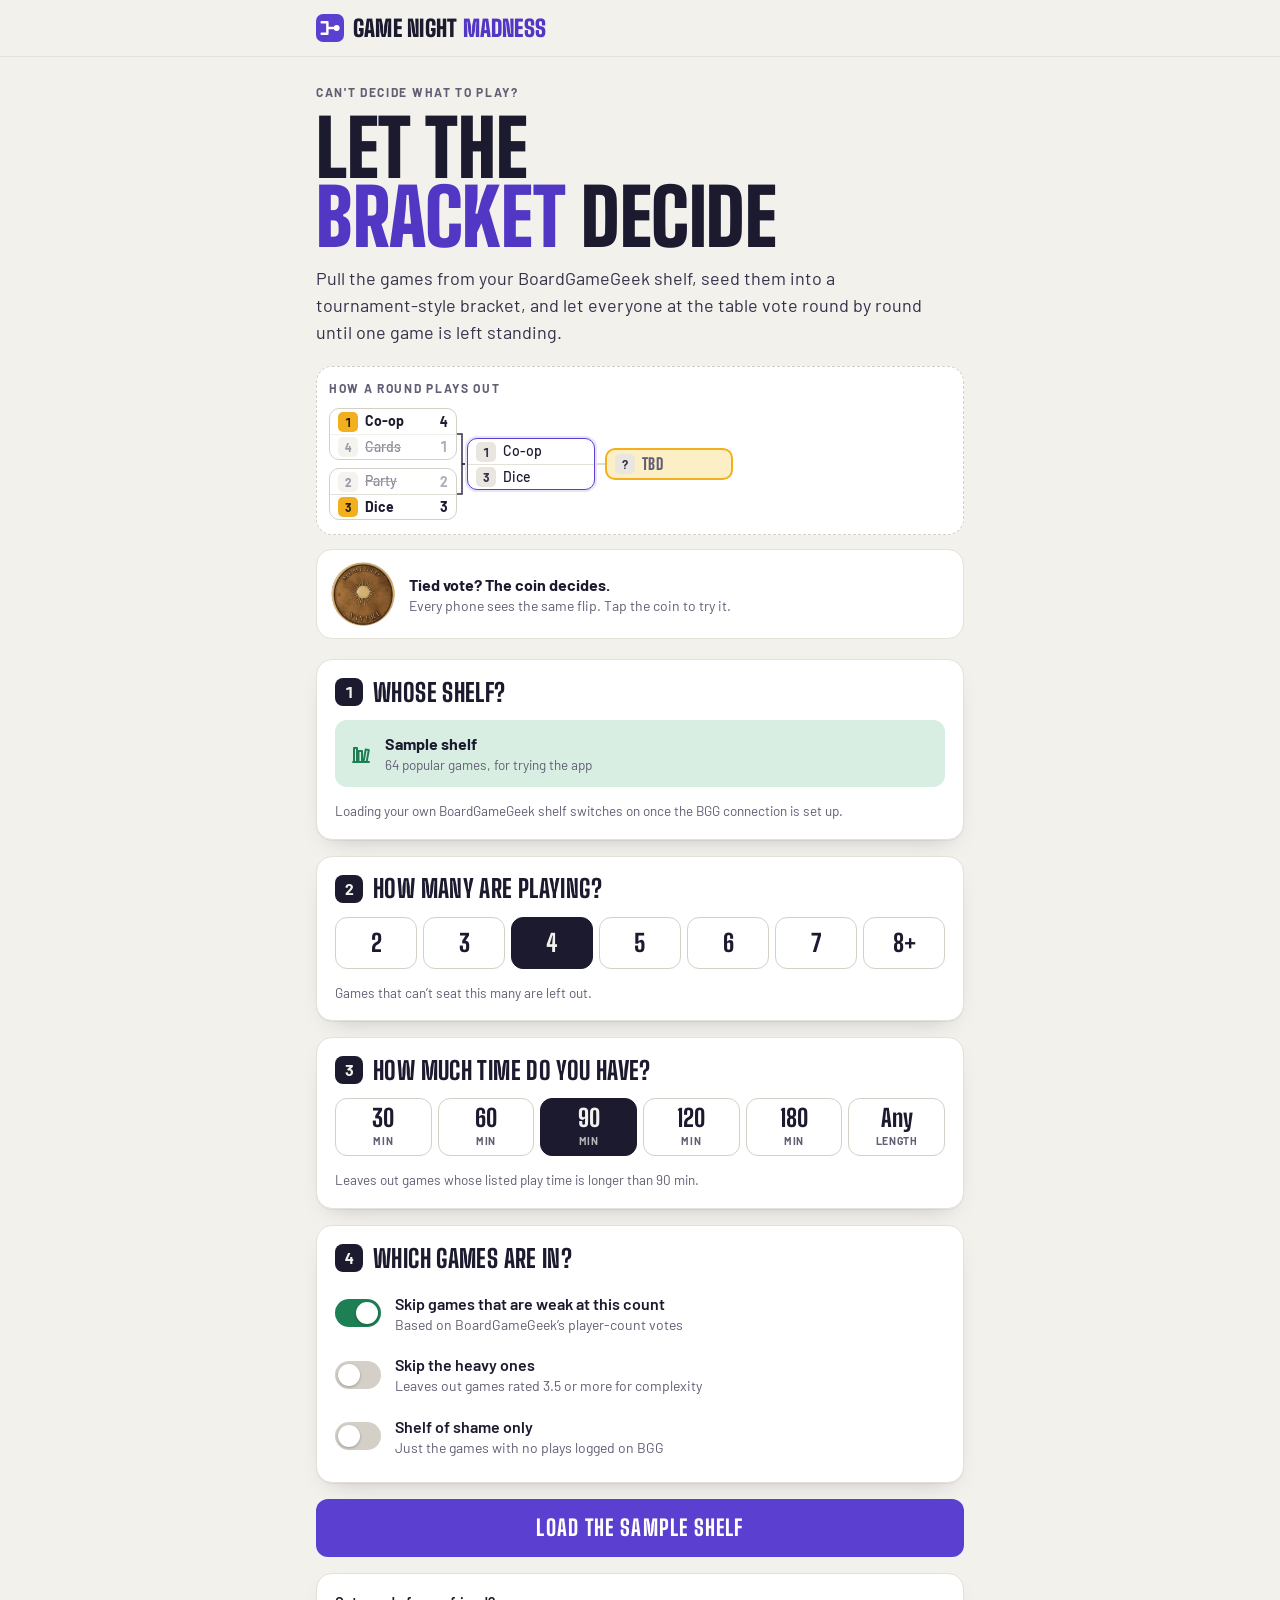
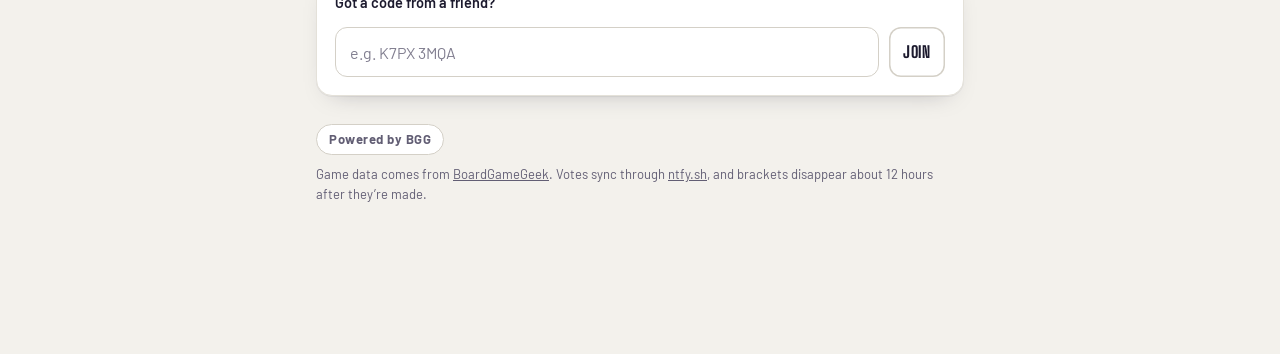
==== index.html @ 82faaef1 "Add Game Night Madness app A game-night version of Dinner Madness: the organizer's owned BoardGameGe" ====
<!doctype html>
<html lang="en">
<head>
<meta charset="utf-8">
<meta name="viewport" content="width=device-width, initial-scale=1, viewport-fit=cover">
<title>Game Night Madness</title>
<meta name="description" content="Can't decide what to play? Pull the games from your BoardGameGeek shelf, seed them into a tournament-style bracket, and let the whole table vote until one game is left standing.">
<meta name="theme-color" content="#5B3FD0">
<meta property="og:title" content="Game Night Madness">
<meta property="og:description" content="Vote on what we play tonight, bracket style.">
<link rel="icon" href="data:image/svg+xml,%3Csvg xmlns='http://www.w3.org/2000/svg' viewBox='0 0 32 32'%3E%3Crect width='32' height='32' rx='8' fill='%235B3FD0'/%3E%3Cpath d='M6.5 9.5h6.5v13H6.5M13 16h6.5' fill='none' stroke='white' stroke-width='2.8' stroke-linecap='round' stroke-linejoin='round'/%3E%3Ccircle cx='23.6' cy='16' r='3.4' fill='white'/%3E%3C/svg%3E">
<link rel="preconnect" href="https://fonts.googleapis.com">
<link rel="preconnect" href="https://fonts.gstatic.com" crossorigin>
<link rel="stylesheet" href="https://fonts.googleapis.com/css2?family=Barlow:wght@400;500;600;700&family=Big+Shoulders+Display:wght@700;800;900&display=swap">
<style>
:root{
  --paper:#F3F1EC;--card:#FFFFFF;--sunk:#E9E6DF;--ink:#1C1A2E;--ink-2:#34314A;--muted:#625E74;--line:#D4D0C7;--line-2:#E4E1D9;
  --accent:#5B3FD0;--accent-press:#4A30B5;--accent-ink:#FFFFFF;--accent-soft:#E8E2FB;--accent-text:#5236C4;
  --gold:#F2B01E;--gold-ink:#2A1E00;--gold-soft:#FCEFC6;
  --ok:#1E7F55;--ok-soft:#D8EEE2;
  --shadow:0 1px 0 rgba(28,26,46,.05),0 10px 24px -16px rgba(28,26,46,.35);
  --display:"Big Shoulders Display","Oswald","Arial Narrow",Impact,sans-serif;
  --body:"Barlow","Helvetica Neue",Arial,system-ui,sans-serif;
  color-scheme:light;
}
@media (prefers-color-scheme:dark){
  :root:not([data-theme="light"]){
    --paper:#110F1C;--card:#1B1830;--sunk:#161427;--ink:#EDEBF5;--ink-2:#D2CFE0;--muted:#A09CB4;--line:#302C48;--line-2:#25223A;
    --accent:#7159EC;--accent-press:#634BE0;--accent-ink:#FFFFFF;--accent-soft:#2A2350;--accent-text:#A99AFF;
    --gold:#FFC53D;--gold-ink:#231800;--gold-soft:#3A2E12;
    --ok:#5CC592;--ok-soft:#173327;
    --shadow:0 1px 0 rgba(0,0,0,.35),0 12px 28px -16px rgba(0,0,0,.7);
    color-scheme:dark;
  }
}
:root[data-theme="dark"]{
  --paper:#110F1C;--card:#1B1830;--sunk:#161427;--ink:#EDEBF5;--ink-2:#D2CFE0;--muted:#A09CB4;--line:#302C48;--line-2:#25223A;
  --accent:#7159EC;--accent-press:#634BE0;--accent-ink:#FFFFFF;--accent-soft:#2A2350;--accent-text:#A99AFF;
  --gold:#FFC53D;--gold-ink:#231800;--gold-soft:#3A2E12;
  --ok:#5CC592;--ok-soft:#173327;
  --shadow:0 1px 0 rgba(0,0,0,.35),0 12px 28px -16px rgba(0,0,0,.7);
  color-scheme:dark;
}
/* Layout shared with Dinner Madness (its colour names mapped to accent / gold / ok) */
*,*::before,*::after{box-sizing:border-box}
html{-webkit-text-size-adjust:100%;text-size-adjust:100%}
body{margin:0;min-height:100vh;background:var(--paper);color:var(--ink);font:400 16px/1.45 var(--body);-webkit-font-smoothing:antialiased;-webkit-tap-highlight-color:transparent}
[hidden]{display:none!important}
img,svg{max-width:100%}
button,input,select{font:inherit;color:inherit}
a{color:inherit}
:focus-visible{outline:3px solid var(--gold);outline-offset:2px}
.sr{position:absolute;width:1px;height:1px;overflow:hidden;clip:rect(0 0 0 0);clip-path:inset(50%);white-space:nowrap}

/* top bar */
.top{position:sticky;top:0;z-index:30;background:var(--paper);border-bottom:1px solid var(--line-2);padding-top:env(safe-area-inset-top,0px)}
@supports ((backdrop-filter:blur(8px)) or (-webkit-backdrop-filter:blur(8px))){.top{background:color-mix(in srgb,var(--paper) 85%,transparent);backdrop-filter:blur(12px);-webkit-backdrop-filter:blur(12px)}}
.top-in{max-width:680px;margin:0 auto;padding:10px 16px;display:flex;align-items:center;gap:12px;justify-content:space-between;min-height:56px}
.brand{display:inline-flex;align-items:center;gap:9px;text-decoration:none;font-family:var(--display);font-weight:900;font-size:23px;letter-spacing:.01em;text-transform:uppercase;line-height:1;white-space:nowrap}
.brand svg{width:28px;height:28px;flex:none}
.brand em{font-style:normal;color:var(--accent-text)}
.codechip{appearance:none;font:700 13px/1 var(--body);letter-spacing:.12em;text-transform:uppercase;padding:8px 11px;border:1.5px solid var(--line);border-radius:999px;background:var(--card);color:var(--ink-2);cursor:pointer;white-space:nowrap}

.wrap{max-width:680px;margin:0 auto;padding:22px 16px 150px}
.view{display:flex;flex-direction:column;gap:16px}

/* type */
.eyebrow{margin:0;font:700 12px/1.25 var(--body);letter-spacing:.14em;text-transform:uppercase;color:var(--muted)}
.display{margin:0;font-family:var(--display);font-weight:900;font-size:clamp(46px,12.5vw,78px);line-height:.88;letter-spacing:-.005em;text-transform:uppercase;text-wrap:balance}
.display .hl{color:var(--accent-text)}
h2,h3{margin:0;text-wrap:balance}
h2{font:800 25px/1.05 var(--display);text-transform:uppercase;letter-spacing:.015em}
h3{font:700 17px/1.2 var(--body)}
.lede{margin:0;font-size:18px;line-height:1.5;color:var(--ink-2);max-width:34em}
.muted{color:var(--muted)}
p.muted{margin:0}
.fine{font-size:13.5px;line-height:1.45;color:var(--muted);margin:0}
.center{text-align:center}

/* surfaces */
.panel{background:var(--card);border:1px solid var(--line-2);border-radius:16px;padding:18px;display:flex;flex-direction:column;gap:14px;box-shadow:var(--shadow)}
.ph{display:flex;align-items:center;justify-content:space-between;gap:10px}
.step{display:flex;align-items:center;gap:10px}
.stepn{flex:none;width:28px;height:28px;border-radius:8px;background:var(--ink);color:var(--paper);display:grid;place-items:center;font:700 16px/1 var(--body);font-variant-numeric:tabular-nums}

/* controls */
.btn{appearance:none;border:0;border-radius:12px;background:var(--accent);color:var(--accent-ink);font:800 19px/1 var(--display);letter-spacing:.05em;text-transform:uppercase;padding:15px 18px;cursor:pointer;display:inline-flex;align-items:center;justify-content:center;gap:10px;text-decoration:none;min-height:50px;transition:transform .08s ease,background-color .15s ease,opacity .15s}
.btn:hover{background:var(--accent-press)}
.btn:active{transform:translateY(1px)}
.btn:disabled{opacity:.42;cursor:not-allowed;transform:none}
.btn.big{width:100%;min-height:58px;font-size:22px}
.btn.ghost{background:transparent;color:var(--ink);box-shadow:inset 0 0 0 1.5px var(--line)}
.btn.ghost:hover{background:var(--sunk)}
.btn.sm{min-height:40px;font-size:16px;padding:10px 14px}
.btn .spin{border-color:rgba(255,255,255,.35);border-top-color:#fff}
.linkbtn{appearance:none;background:none;border:0;padding:4px 0;color:var(--accent-text);font-weight:600;cursor:pointer;text-decoration:underline;text-underline-offset:3px;align-self:flex-start;text-align:left}
input[type=text],input[type=search],select{width:100%;min-height:50px;border:1.5px solid var(--line);border-radius:12px;background:var(--card);padding:12px 14px;font-size:16px}
input::placeholder{color:var(--muted);opacity:.8}
input[type=text]:focus,input[type=search]:focus,select:focus{outline:none;border-color:var(--accent);box-shadow:0 0 0 3px var(--accent-soft)}
.lbl{font-weight:600;font-size:14.5px;display:block;margin-bottom:6px}
.row{display:flex;gap:10px;flex-wrap:wrap}
.row>input{flex:1 1 190px;width:auto}
.row>.btn{flex:0 0 auto}

.spin{width:18px;height:18px;border-radius:50%;border:2.5px solid var(--line);border-top-color:var(--accent);animation:spin .8s linear infinite;flex:none;display:inline-block}
@keyframes spin{to{transform:rotate(360deg)}}

/* hero */
.hero{display:flex;flex-direction:column;gap:14px;padding:6px 0 4px}
.hero-bk{margin-top:6px;padding:14px 12px 10px;border-radius:16px;background:var(--card);border:1px dashed var(--line);display:flex;flex-direction:column;gap:8px}
.hero-bk .bk-scroll{margin:0;padding:0}

/* location */
.loc{display:flex;align-items:center;gap:12px;padding:12px 14px;border-radius:12px;background:var(--sunk);min-height:58px}
.loc[data-state=found]{background:var(--ok-soft)}
.loc[data-state=error]{background:var(--accent-soft)}
.loc svg{flex:none;width:22px;height:22px;color:var(--ok)}
.loc b{display:block;font-weight:700}
.loc small{display:block;color:var(--muted);font-size:13.5px}
.loc span{min-width:0}

/* radius chips */
.chips{display:grid;grid-template-columns:repeat(5,minmax(0,1fr));gap:8px}
.chips button{appearance:none;min-height:58px;border-radius:12px;border:1.5px solid var(--line);background:var(--card);cursor:pointer;display:flex;flex-direction:column;align-items:center;justify-content:center;gap:3px;padding:6px 2px}
.chips b{font:800 24px/1 var(--display)}
.chips small{font-size:10.5px;color:var(--muted);text-transform:uppercase;letter-spacing:.1em;font-weight:700}
.chips button[aria-pressed=true]{background:var(--ink);color:var(--paper);border-color:var(--ink)}
.chips button[aria-pressed=true] small{color:inherit;opacity:.72}

/* switches */
.sws{display:flex;flex-direction:column;gap:6px}
.sw{display:flex;align-items:center;gap:14px;cursor:pointer;padding:6px 0;position:relative}
.sw input{position:absolute;opacity:0;width:1px;height:1px}
.sw-ui{flex:none;width:46px;height:28px;border-radius:999px;background:var(--line);position:relative;transition:background-color .15s}
.sw-ui::after{content:"";position:absolute;top:3px;left:3px;width:22px;height:22px;border-radius:50%;background:#fff;box-shadow:0 1px 3px rgba(0,0,0,.28);transition:transform .15s}
.sw input:checked+.sw-ui{background:var(--ok)}
.sw input:checked+.sw-ui::after{transform:translateX(18px)}
.sw input:focus-visible+.sw-ui{outline:3px solid var(--gold);outline-offset:2px}
.sw b{display:block;font-weight:600}
.sw small{display:block;color:var(--muted);font-size:14px}

/* recents */
.recent{list-style:none;margin:0;padding:0;display:flex;flex-direction:column;gap:8px}
.recent a{display:flex;justify-content:space-between;gap:10px;padding:12px 14px;border-radius:12px;background:var(--sunk);text-decoration:none;font-weight:600}
.recent a small{color:var(--muted);font-weight:500}

/* build */
.back{appearance:none;background:none;border:0;padding:0;font-weight:600;color:var(--muted);cursor:pointer;align-self:flex-start}
.back:hover{color:var(--ink)}
.modes{display:grid;grid-template-columns:1fr 1fr;gap:10px}
.mode{appearance:none;text-align:left;border:1.5px solid var(--line);border-radius:14px;background:var(--card);padding:14px;cursor:pointer;display:flex;flex-direction:column;gap:5px}
.mode b{font:800 21px/1.02 var(--display);text-transform:uppercase;letter-spacing:.02em}
.mode small{color:var(--muted);font-size:14px;line-height:1.35}
.mode[aria-pressed=true]{border-color:var(--accent);background:var(--accent-soft);box-shadow:inset 0 0 0 1px var(--accent)}

/* picker */
.pk{display:flex;flex-direction:column;gap:12px}
.pk-bar{display:flex;flex-wrap:wrap;gap:10px;align-items:center;justify-content:space-between}
.seg{display:inline-flex;border:1.5px solid var(--line);border-radius:10px;overflow:hidden;background:var(--card)}
.seg button{appearance:none;border:0;background:transparent;padding:8px 13px;font:700 15px/1 var(--body);cursor:pointer;min-height:40px;white-space:nowrap}
.seg button+button{border-left:1.5px solid var(--line)}
.seg button[aria-pressed=true]{background:var(--ink);color:var(--paper)}
.pk-count{margin:0;font-weight:600}
.plist{list-style:none;margin:0;padding:0;display:flex;flex-direction:column;border:1px solid var(--line-2);border-radius:12px;overflow:hidden}
.plist li+li{border-top:1px solid var(--line-2)}
.pk-row{display:flex;align-items:center;gap:12px;padding:11px 12px;cursor:pointer;background:var(--card)}
.pk-row:hover{background:var(--sunk)}
.pk-row input{width:20px;height:20px;accent-color:var(--accent);flex:none;margin:0}
.pk-row .sd:empty{background:transparent;box-shadow:inset 0 0 0 1.5px var(--line-2)}
.pk-row.on .sd{background:var(--ink);color:var(--paper)}
.pk-txt{min-width:0;display:flex;flex-direction:column}
.pk-txt b{font-weight:600;overflow-wrap:anywhere}
.pk-txt small{color:var(--muted);font-size:13.5px}
.pk-empty{padding:14px;color:var(--muted)}

/* seed badge */
.sd{flex:none;display:inline-grid;place-items:center;width:32px;height:32px;border-radius:8px;background:var(--sunk);color:var(--ink-2);font:700 16px/1 var(--body);font-variant-numeric:tabular-nums}

/* room */
.rh{display:flex;flex-direction:column;gap:9px}
.rh .display{font-size:clamp(42px,11.5vw,68px)}
.rh-meta{display:flex;flex-wrap:wrap;gap:6px 14px;align-items:center;color:var(--muted);font-size:14.5px}
.status{display:inline-flex;align-items:center;gap:7px;font-weight:600;color:var(--ink-2)}
.status i{width:8px;height:8px;border-radius:50%;background:var(--ok);box-shadow:0 0 0 3px var(--ok-soft)}
.status[data-s=reconnecting] i,.status[data-s=connecting] i{background:var(--gold);box-shadow:0 0 0 3px var(--gold-soft)}
.status[data-s=offline] i{background:var(--accent);box-shadow:0 0 0 3px var(--accent-soft)}
.status[data-s=local] i{background:var(--muted);box-shadow:0 0 0 3px var(--sunk)}
.tabs{display:grid;grid-template-columns:repeat(3,1fr);gap:4px;padding:4px;border-radius:14px;background:var(--sunk)}
.tab{appearance:none;border:0;background:transparent;border-radius:10px;padding:10px 6px;font:800 17px/1 var(--display);text-transform:uppercase;letter-spacing:.05em;color:var(--muted);cursor:pointer;min-height:44px}
.tab[aria-selected=true]{background:var(--card);color:var(--ink);box-shadow:var(--shadow)}
.tab .n{display:inline-block;min-width:20px;padding:2px 5px;margin-left:4px;border-radius:999px;background:var(--accent);color:var(--accent-ink);font:700 12px/1.2 var(--body);letter-spacing:0;vertical-align:2px}
.tabp{display:flex;flex-direction:column;gap:16px}

/* lobby */
.lobby-share{flex-direction:row;align-items:center;gap:18px}
.qr-big{background:#fff;padding:8px;border-radius:14px;width:196px;flex:none;border:1px solid var(--line-2)}
.qr-big svg,.qr svg{display:block;width:100%;height:auto}
.code-big{font:800 30px/1 var(--display);letter-spacing:.14em;margin:4px 0 0}
.people-inline{list-style:none;margin:0;padding:0;display:flex;flex-wrap:wrap;gap:8px}
.people-inline li{padding:7px 12px;border-radius:999px;background:var(--sunk);font-weight:600}
.field{list-style:none;margin:0;padding:0;display:grid;grid-template-columns:1fr 1fr;gap:12px 16px}
.field li{display:flex;gap:10px;align-items:center;min-width:0}
.field li span:last-child{min-width:0}
.field b{display:block;font-weight:600;overflow-wrap:anywhere}
.field small{display:block;color:var(--muted);font-size:13px}
.wait{flex-direction:row;align-items:center;gap:14px}
.wait p{margin:0}

/* voting */
.as{display:flex;flex-direction:column;gap:8px}
.as-chips{display:flex;flex-wrap:wrap;gap:8px}
.as-c{appearance:none;border:1.5px solid var(--line);background:var(--card);border-radius:999px;padding:9px 14px;font-weight:600;cursor:pointer}
.as-c.on{background:var(--ink);color:var(--paper);border-color:var(--ink)}
.as-c .ok{color:var(--ok);font-weight:700}
.as-c.on .ok{color:inherit}
.prog{display:flex;flex-direction:column;gap:8px}
.prog-bar{height:8px;border-radius:999px;background:var(--sunk);overflow:hidden}
.prog-bar i{display:block;height:100%;background:var(--ok);border-radius:inherit;transition:width .4s ease}
.prog p{margin:0;font-size:15px}
.mus{display:flex;flex-direction:column;gap:14px}
.mu{background:var(--card);border:1px solid var(--line-2);border-radius:16px;overflow:hidden;box-shadow:var(--shadow)}
.mu-h{display:flex;justify-content:space-between;gap:10px;padding:11px 14px 7px;font:700 12px/1 var(--body);letter-spacing:.12em;text-transform:uppercase;color:var(--muted)}
.mu-h .picked{color:var(--accent-text)}
.mu-o{appearance:none;position:relative;display:flex;align-items:center;gap:12px;width:100%;text-align:left;border:0;background:transparent;padding:12px 14px;cursor:pointer;min-height:66px;overflow:hidden}
button.mu-o:hover{background:var(--sunk)}
.mu-o.on,button.mu-o.on:hover{background:var(--accent-soft)}
.mu-o.on .sd{background:var(--accent);color:var(--accent-ink)}
.mu-o.static{cursor:default}
.mu-t{flex:1;min-width:0;display:flex;flex-direction:column}
.mu-t b{font:800 22px/1.02 var(--display);text-transform:uppercase;letter-spacing:.01em;overflow-wrap:anywhere}
.mu-t small{color:var(--muted);font-size:14px;margin-top:3px}
.mu-ck{flex:none;width:26px;height:26px;border-radius:50%;border:2px solid var(--line);position:relative}
.mu-o.on .mu-ck{border-color:var(--accent);background:var(--accent)}
.mu-o.on .mu-ck::after{content:"";position:absolute;left:7.5px;top:3.5px;width:6px;height:11px;border:solid var(--accent-ink);border-width:0 2.5px 2.5px 0;transform:rotate(45deg)}
.mu-vs{height:0;border-top:1px dashed var(--line);position:relative;margin:0 14px}
.mu-vs span{position:absolute;left:50%;top:0;transform:translate(-50%,-50%);background:var(--card);padding:0 8px;font:800 13px/1 var(--display);letter-spacing:.14em;color:var(--muted);text-transform:uppercase}
.mu-bar{position:absolute;left:0;top:0;bottom:0;background:var(--gold-soft);transition:width .45s ease}
.mu-o>*:not(.mu-bar){position:relative}
.mu-v{font:700 24px/1 var(--body);min-width:30px;text-align:right;font-variant-numeric:tabular-nums}
.mu.bye .mu-t b{font-size:19px}
.lockbar{position:fixed;left:0;right:0;bottom:0;z-index:25;padding:14px 16px calc(14px + env(safe-area-inset-bottom,0px));background:linear-gradient(to top,var(--paper) 62%,transparent)}
.lockbar-in{max-width:648px;margin:0 auto}
.lockbar .btn{width:100%;min-height:58px;font-size:22px;box-shadow:0 12px 26px -12px rgba(91,63,208,.55)}
.host-tools{display:flex;flex-wrap:wrap;align-items:center;justify-content:space-between;gap:10px;padding:14px;border-radius:14px;border:1.5px dashed var(--line)}
.confirm{padding:16px;border-radius:14px;background:var(--gold-soft);display:flex;flex-direction:column;gap:12px}
.confirm p{margin:0}
.results{background:var(--card);border:1px solid var(--line-2);border-radius:14px;padding:13px 14px}
.results summary{cursor:pointer;list-style:none;display:flex;justify-content:space-between;align-items:center;gap:10px}
.results summary::-webkit-details-marker{display:none}
.results summary::after{content:"";width:8px;height:8px;border:solid var(--muted);border-width:0 2px 2px 0;transform:rotate(45deg);margin:-4px 4px 0 0;transition:transform .15s}
.results[open] summary::after{transform:rotate(-135deg);margin-top:4px}
.results ul{list-style:none;margin:12px 0 2px;padding:0;display:flex;flex-direction:column;gap:10px}
.results li{display:grid;grid-template-columns:minmax(0,1fr) auto minmax(0,1fr);gap:4px 10px;align-items:baseline}
.results li b{font-weight:700;overflow-wrap:anywhere}
.results .score{font:700 17px/1 var(--body);font-variant-numeric:tabular-nums}
.results .lose{color:var(--muted);text-align:right;text-decoration:line-through;text-decoration-color:var(--accent);text-decoration-thickness:2px;overflow-wrap:anywhere}
.results li small{grid-column:1/-1;color:var(--muted);font-size:12.5px}

/* champion */
.champ{position:relative;overflow:hidden;border-radius:20px;background:var(--gold);color:var(--gold-ink);padding:26px 20px 22px;display:flex;flex-direction:column;gap:10px}
.champ .eyebrow{color:inherit;opacity:.78}
.champ-n{font:900 clamp(46px,13vw,84px)/.88 var(--display);text-transform:uppercase;margin:0;overflow-wrap:anywhere}
.champ p{margin:0}
.champ-sub{font-weight:700;font-size:17px}
.champ-score{font-size:15px;opacity:.85}
.champ-acts{display:flex;flex-wrap:wrap;gap:8px;margin-top:8px}
.champ .btn{background:var(--gold-ink);color:var(--gold)}
.champ .btn:hover{background:var(--gold-ink);opacity:.9}
.champ .btn.ghost{background:transparent;color:var(--gold-ink);box-shadow:inset 0 0 0 1.5px var(--gold-ink)}
.champ .btn.ghost:hover{background:rgba(0,0,0,.06)}
.champ-mark{position:absolute;right:-26px;bottom:-34px;width:170px;height:170px;opacity:.1;pointer-events:none}
.champ>*:not(.champ-mark){position:relative}
.spots{list-style:none;margin:0;padding:0;display:flex;flex-direction:column}
.spots li{display:flex;align-items:center;justify-content:space-between;gap:12px;padding:11px 0;border-top:1px solid var(--line-2)}
.spots li:first-child{border-top:0}
.spots b{display:block;font-weight:600}
.spots small{color:var(--muted);font-size:13.5px}
.spots a{flex:none;font-weight:600;color:var(--accent-text)}

/* bracket */
.bk-scroll{overflow-x:auto;-webkit-overflow-scrolling:touch;margin:0 -16px;padding:4px 16px 14px}
.bk{position:relative;flex:none}
.bk-lines{position:absolute;left:0;top:0;overflow:visible}
.bk-lines path{fill:none;stroke:var(--line);stroke-width:1.5}
.bk-lines path.hot{stroke:var(--ink-2)}
.bk-rl{position:absolute;top:0;font:800 13px/1 var(--display);letter-spacing:.12em;text-transform:uppercase;color:var(--muted);white-space:nowrap}
.bk-m{position:absolute;background:var(--card);border:1px solid var(--line);border-radius:10px;display:flex;flex-direction:column;overflow:hidden}
.bk-m.live{border-color:var(--accent);box-shadow:0 0 0 2px var(--accent-soft)}
.bk-e{flex:1;display:flex;align-items:center;gap:7px;padding:0 8px;min-width:0;font-size:14px}
.bk-e+.bk-e{border-top:1px solid var(--line-2)}
.bk-e .sd{width:20px;height:20px;border-radius:5px;font-size:12px}
.bk-e .nm{flex:1;min-width:0;overflow:hidden;text-overflow:ellipsis;white-space:nowrap;font-weight:500}
.bk-e .vt{font:700 14px/1 var(--body);color:var(--muted);font-variant-numeric:tabular-nums}
.bk-e.w .nm{font-weight:700}
.bk-e.w .sd{background:var(--gold);color:var(--gold-ink)}
.bk-e.w .vt{color:var(--ink)}
.bk-e.l{opacity:.5}
.bk-e.l .nm{text-decoration:line-through;text-decoration-color:var(--accent)}
.bk-e.tbd .nm,.bk-e.bye .nm{color:var(--muted);font-style:italic}
.bk-m.champ-box{border:2px solid var(--gold);background:var(--gold-soft)}
.bk-m.champ-box .nm{font:800 16px/1 var(--display);text-transform:uppercase;letter-spacing:.02em}
.stage-sw{align-self:flex-start}

/* invite */
.inv{display:flex;flex-direction:row;gap:18px;align-items:center}
.qr{background:#fff;padding:8px;border-radius:14px;width:170px;flex:none;border:1px solid var(--line-2)}
.people{list-style:none;margin:0;padding:0;display:flex;flex-direction:column}
.people li{display:flex;align-items:center;gap:12px;padding:10px 0;border-top:1px solid var(--line-2)}
.people li:first-child{border-top:0}
.av{flex:none;width:36px;height:36px;border-radius:50%;display:grid;place-items:center;background:var(--sunk);font:800 17px/1 var(--display);text-transform:uppercase}
.pn{flex:1;min-width:0;font-weight:600;overflow-wrap:anywhere}
.pn small{color:var(--muted);font-size:11.5px;margin-left:6px;text-transform:uppercase;letter-spacing:.08em;font-weight:700}
.pill{font:700 12px/1 var(--body);letter-spacing:.06em;text-transform:uppercase;padding:6px 9px;border-radius:999px;background:var(--sunk);color:var(--muted);white-space:nowrap}
.pill.ok{background:var(--ok-soft);color:var(--ok)}
.warnbox{padding:12px 14px;border-radius:12px;background:var(--gold-soft);font-size:14.5px}

/* misc */
.loading{display:flex;align-items:center;gap:12px;color:var(--muted);margin:0}
.errbox{padding:14px;border-radius:12px;background:var(--accent-soft);display:flex;flex-direction:column;gap:12px}
.errbox p{margin:0}
.foot{margin-top:28px;color:var(--muted);font-size:13px;line-height:1.5}
.foot a{color:inherit}
#toast{position:fixed;left:50%;bottom:calc(96px + env(safe-area-inset-bottom,0px));transform:translate(-50%,16px);opacity:0;background:var(--ink);color:var(--paper);padding:12px 16px;border-radius:12px;font-weight:600;max-width:calc(100% - 32px);width:max-content;z-index:60;pointer-events:none;transition:opacity .2s,transform .2s;box-shadow:var(--shadow);text-align:center}
#toast.show{opacity:1;transform:translate(-50%,0)}
#fx{position:fixed;inset:0;width:100%;height:100%;pointer-events:none;z-index:55}

@media (min-width:760px){
  #p-bracket .bk-scroll{margin-inline:calc(340px - 50vw);padding-inline:calc(50vw - 340px)}
}
@media (max-width:480px){
  .lobby-share,.inv{flex-direction:column;text-align:center}
  .field{grid-template-columns:1fr}
  .modes{grid-template-columns:1fr}
  .qr-big{width:220px}
}
@media (prefers-reduced-motion:reduce){
  *:not(.spin),*:not(.spin)::before,*:not(.spin)::after{animation-duration:.01ms!important;transition-duration:.01ms!important;scroll-behavior:auto!important}
}
/* ---------- Game Night additions ---------- */
.brand{font-size:clamp(18px,5.6vw,23px)}
.banner{margin:0 0 16px;padding:12px 14px;border-radius:12px;background:var(--accent-soft);color:var(--ink);font-size:14.5px;line-height:1.45}

/* player and time chips */
.chips.c7{grid-template-columns:repeat(7,minmax(0,1fr));gap:6px}
.chips.c6{grid-template-columns:repeat(6,minmax(0,1fr));gap:6px}
.chips.c7 button{min-height:52px}
.chips small{letter-spacing:.06em}

/* shelf source */
.shelf-src{display:flex;align-items:center;gap:12px;padding:12px 14px;border-radius:12px;background:var(--ok-soft);min-height:58px}
.shelf-src svg{flex:none;width:24px;height:24px;color:var(--ok)}
.shelf-src b{display:block;font-weight:700}
.shelf-src small{display:block;color:var(--muted);font-size:13.5px}

/* thumbnails (BGG box art, with a letter underneath while it loads or if it's missing) */
.th{position:relative;flex:none;width:44px;height:44px;border-radius:10px;background:var(--sunk);overflow:hidden;display:grid;place-items:center;box-shadow:inset 0 0 0 1px var(--line-2)}
.th::before{content:attr(data-l);font:800 20px/1 var(--display);color:var(--muted);text-transform:uppercase}
.th img{position:absolute;inset:0;width:100%;height:100%;object-fit:cover;display:block}
.pk-row .th{width:40px;height:40px;border-radius:8px}
.field .th{width:34px;height:34px;border-radius:8px}
.field .th::before{font-size:16px}
.mu-o .th{width:48px;height:48px}
.spots .th{width:36px;height:36px;border-radius:8px}
.spots li>span:first-of-type{display:flex;align-items:center;gap:12px;min-width:0}

/* champion art */
.champ-head{display:flex;align-items:center;gap:14px}
.champ-art{position:relative;flex:none;width:72px;height:72px;border-radius:12px;overflow:hidden;background:rgba(0,0,0,.08);box-shadow:0 8px 20px -10px rgba(0,0,0,.5)}
.champ-n.long{font-size:clamp(38px,10.5vw,66px);line-height:.9}
.champ-art img{position:absolute;inset:0;width:100%;height:100%;object-fit:cover}

/* lens switch */
.lens-row{display:flex;flex-direction:column;gap:8px}
.lens-row .lbl{margin:0}

/* footer + BGG badge */
.foot{margin-top:28px;display:flex;flex-direction:column;gap:10px;align-items:flex-start}
.foot p{margin:0}
.bgg-badge{display:inline-flex;align-items:center;gap:8px;text-decoration:none;color:var(--ink-2);font:700 13px/1 var(--body);letter-spacing:.04em;padding:8px 12px;border-radius:999px;border:1.5px solid var(--line);background:var(--card)}
.bgg-badge img{height:28px;width:auto;display:block}
.bgg-badge img+span{display:none}
.bgg-badge:has(img){padding:4px 8px;border:0;background:transparent}
</style>
<style id="coin-art">:root{--coin-h:url("[data-uri]");--coin-t:url("[data-uri]")}</style>
<style>
/* coin tiebreaker */
.coin-img{display:inline-block;border-radius:50%;background:center/cover no-repeat}
.coin-img.h{background-image:var(--coin-h)}
.coin-img.t{background-image:var(--coin-t)}
.mini-coin{width:18px;height:18px;vertical-align:-4px;flex:none;box-shadow:0 1px 2px rgba(0,0,0,.35)}
.coin-lift{display:block;perspective:700px}
.coin3d{display:block;position:relative;width:var(--cs,160px);height:var(--cs,160px);transform-style:preserve-3d;-webkit-transform-style:preserve-3d}
.coin3d .layer,.coin3d .face{position:absolute;inset:0;border-radius:50%}
.coin3d .layer{background:linear-gradient(90deg,#5e3818,#b97f3f 42%,#e0b36a 50%,#a06a31 60%,#5e3818)}
.coin3d .face{background:center/cover no-repeat;backface-visibility:hidden;-webkit-backface-visibility:hidden}
.coin3d .face.h{background-image:var(--coin-h);transform:translateZ(calc(var(--ct,10px) / 2))}
.coin3d .face.t{background-image:var(--coin-t);transform:rotateX(180deg) translateZ(calc(var(--ct,10px) / 2))}
.coin-tip{display:flex;align-items:center;gap:14px;padding:12px 14px;border-radius:16px;background:var(--card);border:1px solid var(--line-2)}
.coin-demo{appearance:none;border:0;background:none;padding:0;cursor:pointer;flex:none;border-radius:50%}
.coin-demo:focus-visible{outline-offset:4px;border-radius:50%}
.coin-tip p{margin:0;min-width:0}
.coin-tip b{display:block;font-weight:700}
.coin-tip small{display:block;color:var(--muted);font-size:14px;line-height:1.4}
body.noscroll{overflow:hidden}
.flip{position:fixed;inset:0;z-index:70;display:grid;place-items:center;padding:20px 16px calc(20px + env(safe-area-inset-bottom,0px));background:rgba(10,12,16,.74)}
@supports ((backdrop-filter:blur(6px)) or (-webkit-backdrop-filter:blur(6px))){.flip{backdrop-filter:blur(6px);-webkit-backdrop-filter:blur(6px)}}
.flip-card{width:min(420px,100%);max-height:100%;overflow:auto;background:var(--card);color:var(--ink);border-radius:22px;padding:22px 18px 18px;display:flex;flex-direction:column;align-items:center;gap:10px;text-align:center;box-shadow:0 30px 60px -20px rgba(0,0,0,.6)}
.flip-card h2{font-size:30px;line-height:1}
.flip-card #flip-score{margin:0;color:var(--muted);font-weight:600}
.flip-calls{display:grid;grid-template-columns:1fr 1fr;gap:8px;width:100%;margin-top:4px}
.flip-call{display:flex;align-items:center;gap:9px;padding:9px;border-radius:12px;background:var(--sunk);text-align:left;min-width:0;transition:opacity .3s,background-color .3s,box-shadow .3s}
.flip-call .coin-img{width:36px;height:36px;flex:none;box-shadow:0 1px 3px rgba(0,0,0,.35)}
.flip-call span:last-child{min-width:0}
.flip-call small{display:block;font:700 11px/1.1 var(--body);letter-spacing:.12em;text-transform:uppercase;color:var(--muted)}
.flip-call b{display:block;font:800 17px/1.05 var(--display);text-transform:uppercase;overflow-wrap:anywhere}
.flip-call.win{background:var(--gold-soft);box-shadow:inset 0 0 0 2px var(--gold)}
.flip-call.lose{opacity:.4}
.flip-stage{position:relative;width:100%;height:240px;display:flex;align-items:flex-end;justify-content:center;padding-bottom:18px}
.coin-shadow{position:absolute;bottom:8px;left:50%;width:140px;height:18px;margin-left:-70px;border-radius:50%;background:radial-gradient(closest-side,rgba(0,0,0,.38),transparent)}
.flip-result{margin:0;min-height:30px;font:800 26px/1.1 var(--display);text-transform:uppercase;letter-spacing:.01em}
.flip-result.pop{animation:pop .45s ease-out}
@keyframes pop{0%{transform:scale(.7);opacity:0}70%{transform:scale(1.08);opacity:1}100%{transform:scale(1)}}
.flip-actions{display:flex;gap:16px;align-items:center;justify-content:center;flex-wrap:wrap;min-height:44px}
.flip-actions .linkbtn{align-self:center}
.results .mini-coin{margin-right:4px}
.bk-e .mini-coin{width:16px;height:16px;margin-left:-2px}
</style>
</head>
<body>
<header class="top">
  <div class="top-in">
    <a class="brand" href="./" aria-label="Game Night Madness home">
      <svg viewBox="0 0 32 32" aria-hidden="true"><rect width="32" height="32" rx="8" fill="var(--accent)"/><path d="M6.5 9.5h6.5v13H6.5M13 16h6.5" fill="none" stroke="#fff" stroke-width="2.8" stroke-linecap="round" stroke-linejoin="round"/><circle cx="23.6" cy="16" r="3.4" fill="#fff"/></svg>
      <span>Game Night <em>Madness</em></span>
    </a>
    <button type="button" class="codechip" id="codechip" hidden></button>
  </div>
</header>

<main class="wrap">
  <p class="banner" id="preview-banner" hidden><b>Preview.</b> This copy uses a sample shelf and runs on one phone. The live version loads your BoardGameGeek shelf, and everyone votes from their own phone.</p>

  <!-- HOST: shelf, players, time -->
  <section class="view" id="v-setup" hidden>
    <div class="hero">
      <p class="eyebrow">Can't decide what to play?</p>
      <h1 class="display">Let the <span class="hl">bracket</span> decide</h1>
      <p class="lede">Pull the games from your BoardGameGeek shelf, seed them into a tournament-style bracket, and let everyone at the table vote round by round until one game is left standing.</p>
      <div class="hero-bk" aria-hidden="true">
        <p class="eyebrow">How a round plays out</p>
        <div id="hero-bracket"></div>
      </div>
      <div class="coin-tip">
        <button type="button" class="coin-demo" id="coin-demo" aria-label="Flip the tiebreaker coin"><span class="coin-lift" id="coin-demo-lift"></span></button>
        <p><b id="coin-demo-title">Tied vote? The coin decides.</b><small id="coin-demo-sub">Every phone sees the same flip. Tap the coin to try it.</small></p>
      </div>
    </div>

    <div class="panel" id="recent-panel" hidden>
      <h3>Jump back in</h3>
      <ul class="recent" id="recent-list"></ul>
    </div>

    <section class="panel" aria-labelledby="h-shelf">
      <div class="step"><span class="stepn">1</span><h2 id="h-shelf">Whose shelf?</h2></div>
      <div id="shelf-bgg">
        <label for="bgg-user" class="lbl">BoardGameGeek username</label>
        <input type="text" id="bgg-user" placeholder="Your BGG username" autocomplete="username" autocapitalize="off" autocorrect="off" spellcheck="false" maxlength="40" enterkeyhint="go">
        <p class="fine" style="margin-top:8px">We use the games marked <b>Owned</b> in that BGG collection, minus expansions. Collections on BGG are public, so no password is needed.</p>
      </div>
      <div class="shelf-src" id="shelf-sample" hidden>
        <svg viewBox="0 0 24 24" fill="none" stroke="currentColor" stroke-width="2" stroke-linecap="round" stroke-linejoin="round" aria-hidden="true"><path d="M4 20h16M5 20V6h3v14M9.5 20V9h3.5v11M14.5 20l2.2-12.5 3.1.6L17.6 20"/></svg>
        <span><b>Sample shelf</b><small id="sample-sub">Popular games, for trying the app</small></span>
      </div>
      <p class="fine" id="shelf-note" hidden></p>
      <button type="button" class="linkbtn" id="btn-src" hidden></button>
    </section>

    <section class="panel" aria-labelledby="h-players">
      <div class="step"><span class="stepn">2</span><h2 id="h-players">How many are playing?</h2></div>
      <div class="chips c7" id="players" role="group" aria-label="Number of players"></div>
      <p class="fine">Games that can’t seat this many are left out.</p>
    </section>

    <section class="panel" aria-labelledby="h-time">
      <div class="step"><span class="stepn">3</span><h2 id="h-time">How much time do you have?</h2></div>
      <div class="chips c6" id="times" role="group" aria-label="Longest game you have time for"></div>
      <p class="fine" id="time-note"></p>
    </section>

    <section class="panel" aria-labelledby="h-what">
      <div class="step"><span class="stepn">4</span><h2 id="h-what">Which games are in?</h2></div>
      <div class="sws">
        <label class="sw"><input type="checkbox" id="f-wk"><span class="sw-ui"></span><span><b>Skip games that are weak at this count</b><small>Based on BoardGameGeek’s player-count votes</small></span></label>
        <label class="sw"><input type="checkbox" id="f-hv"><span class="sw-ui"></span><span><b>Skip the heavy ones</b><small>Leaves out games rated 3.5 or more for complexity</small></span></label>
        <label class="sw"><input type="checkbox" id="f-sh"><span class="sw-ui"></span><span><b>Shelf of shame only</b><small>Just the games with no plays logged on BGG</small></span></label>
      </div>
    </section>

    <div id="find-err" class="errbox" hidden></div>
    <button type="button" class="btn big" id="btn-find">Load the shelf</button>

    <form class="panel" id="code-form">
      <label for="code-in" class="lbl" style="margin:0">Got a code from a friend?</label>
      <div class="row">
        <input type="text" id="code-in" placeholder="e.g. K7PX 3MQA" autocomplete="off" autocapitalize="characters" spellcheck="false">
        <button type="submit" class="btn ghost sm">Join</button>
      </div>
    </form>
  </section>

  <!-- HOST: seed the bracket -->
  <section class="view" id="v-build" hidden>
    <button type="button" class="back" id="btn-back">← Change the shelf or filters</button>
    <div class="hero" style="padding:0">
      <p class="eyebrow" id="build-eyebrow"></p>
      <h1 class="display">Seed the <span class="hl">field</span></h1>
    </div>

    <section class="panel">
      <h2>What are we voting on?</h2>
      <div class="modes">
        <button type="button" class="mode" data-mode="two" aria-pressed="true"><b>Game type first</b><small>Vote on the kind of game, then on the games of that kind.</small></button>
        <button type="button" class="mode" data-mode="one" aria-pressed="false"><b>Games only</b><small>Go straight to specific games, from the whole shelf or one type.</small></button>
      </div>
      <div class="lens-row" id="lens-row">
        <p class="lbl">Group the games by</p>
        <div class="seg" id="lens" role="group" aria-label="Group the games by"><button type="button" data-lens="play" aria-pressed="true">How it plays</button><button type="button" data-lens="theme" aria-pressed="false">Theme</button></div>
      </div>
      <div id="one-cat" hidden>
        <label for="cat-sel" class="lbl">Which games</label>
        <select id="cat-sel"></select>
      </div>
    </section>

    <section class="panel">
      <div class="ph"><h2 id="pick-title">Contenders</h2></div>
      <p class="fine" id="pick-note"></p>
      <div class="pk" id="picker"></div>
    </section>

    <section class="panel">
      <div>
        <label for="host-name" class="lbl">Your name</label>
        <input type="text" id="host-name" maxlength="24" placeholder="So friends know whose bracket this is" autocomplete="given-name">
      </div>
    </section>

    <div id="create-err" class="errbox" hidden>
      <p><b>The voting server didn't answer.</b> Friends can't join from their own phones until it does.</p>
      <div class="row"><button type="button" class="btn sm" id="btn-retry">Try again</button><button type="button" class="btn ghost sm" id="btn-local">Pass one phone around instead</button></div>
    </div>
    <button type="button" class="btn big" id="btn-create">Create the bracket</button>
  </section>

  <!-- GUEST: join -->
  <section class="view" id="v-join" hidden>
    <div class="hero" style="padding:0">
      <p class="eyebrow" id="join-host"></p>
      <h1 class="display" id="join-title"></h1>
      <p class="lede" id="join-where"></p>
    </div>
    <form class="panel" id="join-form">
      <div>
        <label for="join-name" class="lbl">Your name</label>
        <input type="text" id="join-name" maxlength="24" placeholder="First name is fine" autocomplete="given-name" enterkeyhint="go">
      </div>
      <button type="submit" class="btn big" id="btn-join">Join the bracket</button>
      <p class="fine" id="join-count"></p>
      <p class="fine" id="join-an">Game Night Madness counts anonymous usage to improve the app, never names or usernames.</p>
    </form>
    <section class="panel">
      <div class="ph"><h3>The field</h3></div>
      <ol class="field" id="join-ents"></ol>
    </section>
  </section>

  <!-- ROOM -->
  <section class="view" id="v-room" hidden>
    <div class="rh">
      <p class="eyebrow" id="room-eyebrow"></p>
      <h1 class="display" id="room-title"></h1>
      <div class="rh-meta"><span id="room-meta"></span><span class="status" id="room-status" data-s="connecting"><i></i><span>Connecting…</span></span></div>
    </div>
    <div class="tabs" role="tablist" aria-label="Bracket sections">
      <button type="button" class="tab" role="tab" id="t-vote" aria-controls="p-vote" aria-selected="true" data-tab="vote">Vote</button>
      <button type="button" class="tab" role="tab" id="t-bracket" aria-controls="p-bracket" aria-selected="false" data-tab="bracket">Bracket</button>
      <button type="button" class="tab" role="tab" id="t-invite" aria-controls="p-invite" aria-selected="false" data-tab="invite">Invite<span class="n" id="tab-n">1</span></button>
    </div>

    <div class="tabp" id="p-vote" role="tabpanel" aria-labelledby="t-vote">
      <div class="tabp" id="vote-main"></div>
      <div id="s2-wrap" hidden></div>
    </div>

    <div class="tabp" id="p-bracket" role="tabpanel" aria-labelledby="t-bracket" hidden>
      <div id="bk-box" class="tabp"></div>
      <p class="fine">Scroll sideways to see every round. Crossed-out names were knocked out; numbers are votes.</p>
    </div>

    <div class="tabp" id="p-invite" role="tabpanel" aria-labelledby="t-invite" hidden>
      <section class="panel">
        <div class="inv" id="inv-online-qr">
          <div class="qr" id="inv-qr"></div>
          <div style="display:flex;flex-direction:column;gap:6px;min-width:0">
            <p class="eyebrow">Scan to vote</p>
            <p class="code-big" id="inv-code"></p>
            <p class="fine">No app or account needed. Anyone with the link can join and vote.</p>
          </div>
        </div>
        <div class="row" id="inv-online-link">
          <label for="inv-url" class="sr">Bracket link</label>
          <input type="text" id="inv-url" readonly>
          <button type="button" class="btn sm" id="btn-copy">Copy link</button>
        </div>
        <button type="button" class="btn ghost sm" id="btn-share" hidden>Share…</button>
        <p class="warnbox" id="inv-file" hidden>This page is open as a file on this device, so the link won't work on anyone else's phone. Host it online (GitHub Pages works) and open it from there.</p>
        <p class="warnbox" id="inv-local" hidden>This bracket lives on this phone only. Add everyone below and pass the phone around to vote.</p>
      </section>
      <section class="panel">
        <div class="ph"><h3>Who's voting</h3><span class="pill" id="inv-count">0</span></div>
        <ul class="people" id="inv-people"></ul>
      </section>
      <form class="panel" id="proxy-form">
        <div>
          <label for="proxy-name" class="lbl">Someone at the table without a phone?</label>
          <p class="fine" style="margin-bottom:10px">Add them here and they'll vote on this phone. You'll get a "Voting as" switch on the Vote tab.</p>
          <div class="row">
            <input type="text" id="proxy-name" maxlength="24" placeholder="Their name" autocomplete="off">
            <button type="submit" class="btn ghost sm">Add voter</button>
          </div>
        </div>
      </form>
    </div>
  </section>

  <section class="view" id="v-loading" hidden>
    <div class="panel"><p class="loading"><span class="spin"></span><span id="loading-msg">Loading the bracket…</span></p></div>
  </section>

  <section class="view" id="v-missing" hidden>
    <div class="hero" style="padding:0">
      <p class="eyebrow">Hmm</p>
      <h1 class="display">This bracket is <span class="hl">back in the box</span></h1>
      <p class="lede">Brackets disappear about 12 hours after they're made, or the link may have been cut off when it was shared. Ask whoever sent it for a fresh link, or start your own.</p>
    </div>
    <a class="btn big" href="./" data-ev="start_own" data-from="missing">Start a new bracket</a>
  </section>

  <footer class="foot">
    <a class="bgg-badge" href="https://boardgamegeek.com" target="_blank" rel="noopener"><img src="powered-by-bgg.png" alt="Powered by BGG"><span>Powered by BGG</span></a>
    <p>Game data comes from <a href="https://boardgamegeek.com" target="_blank" rel="noopener">BoardGameGeek</a>. Votes sync through <a href="https://ntfy.sh" target="_blank" rel="noopener">ntfy.sh</a>, and brackets disappear about 12 hours after they’re made.<span id="foot-an"> We count anonymous usage to improve the app, never names or usernames.</span></p>
  </footer>
</main>

<div class="flip" id="flip" hidden role="dialog" aria-modal="true" aria-labelledby="flip-title">
  <div class="flip-card">
    <p class="eyebrow" id="flip-count">Tiebreaker</p>
    <h2 id="flip-title"></h2>
    <p id="flip-score"></p>
    <div class="flip-calls"><div class="flip-call" id="flip-h"></div><div class="flip-call" id="flip-t"></div></div>
    <div class="flip-stage" aria-hidden="true"><span class="coin-shadow" id="flip-shadow"></span><span class="coin-lift" id="flip-lift"></span></div>
    <p class="flip-result" id="flip-result" aria-live="polite"></p>
    <div class="flip-actions"><button type="button" class="btn sm" id="flip-next" hidden>Next</button><button type="button" class="linkbtn" id="flip-skip">Skip</button></div>
  </div>
</div>
<div class="lockbar" id="lockbar" hidden><div class="lockbar-in"><button type="button" class="btn" id="lock-btn">Lock in my picks</button></div></div>
<div id="toast" role="status" aria-live="polite"></div>
<canvas id="fx" aria-hidden="true"></canvas>
<noscript><p class="wrap">Game Night Madness needs JavaScript turned on.</p></noscript>

<script>
/*! qrcode-generator 1.4.4 | (c) 2009 Kazuhiko Arase | MIT License */
var qrcode=function(){var t=function(t,r){var e=t,n=g[r],o=null,i=0,a=null,u=[],f={},c=function(t,r){o=function(t){for(var r=new Array(t),e=0;e<t;e+=1){r[e]=new Array(t);for(var n=0;n<t;n+=1)r[e][n]=null}return r}(i=4*e+17),l(0,0),l(i-7,0),l(0,i-7),s(),h(),d(t,r),e>=7&&v(t),null==a&&(a=p(e,n,u)),w(a,r)},l=function(t,r){for(var e=-1;e<=7;e+=1)if(!(t+e<=-1||i<=t+e))for(var n=-1;n<=7;n+=1)r+n<=-1||i<=r+n||(o[t+e][r+n]=0<=e&&e<=6&&(0==n||6==n)||0<=n&&n<=6&&(0==e||6==e)||2<=e&&e<=4&&2<=n&&n<=4)},h=function(){for(var t=8;t<i-8;t+=1)null==o[t][6]&&(o[t][6]=t%2==0);for(var r=8;r<i-8;r+=1)null==o[6][r]&&(o[6][r]=r%2==0)},s=function(){for(var t=B.getPatternPosition(e),r=0;r<t.length;r+=1)for(var n=0;n<t.length;n+=1){var i=t[r],a=t[n];if(null==o[i][a])for(var u=-2;u<=2;u+=1)for(var f=-2;f<=2;f+=1)o[i+u][a+f]=-2==u||2==u||-2==f||2==f||0==u&&0==f}},v=function(t){for(var r=B.getBCHTypeNumber(e),n=0;n<18;n+=1){var a=!t&&1==(r>>n&1);o[Math.floor(n/3)][n%3+i-8-3]=a}for(n=0;n<18;n+=1){a=!t&&1==(r>>n&1);o[n%3+i-8-3][Math.floor(n/3)]=a}},d=function(t,r){for(var e=n<<3|r,a=B.getBCHTypeInfo(e),u=0;u<15;u+=1){var f=!t&&1==(a>>u&1);u<6?o[u][8]=f:u<8?o[u+1][8]=f:o[i-15+u][8]=f}for(u=0;u<15;u+=1){f=!t&&1==(a>>u&1);u<8?o[8][i-u-1]=f:u<9?o[8][15-u-1+1]=f:o[8][15-u-1]=f}o[i-8][8]=!t},w=function(t,r){for(var e=-1,n=i-1,a=7,u=0,f=B.getMaskFunction(r),c=i-1;c>0;c-=2)for(6==c&&(c-=1);;){for(var g=0;g<2;g+=1)if(null==o[n][c-g]){var l=!1;u<t.length&&(l=1==(t[u]>>>a&1)),f(n,c-g)&&(l=!l),o[n][c-g]=l,-1==(a-=1)&&(u+=1,a=7)}if((n+=e)<0||i<=n){n-=e,e=-e;break}}},p=function(t,r,e){for(var n=A.getRSBlocks(t,r),o=b(),i=0;i<e.length;i+=1){var a=e[i];o.put(a.getMode(),4),o.put(a.getLength(),B.getLengthInBits(a.getMode(),t)),a.write(o)}var u=0;for(i=0;i<n.length;i+=1)u+=n[i].dataCount;if(o.getLengthInBits()>8*u)throw"code length overflow. ("+o.getLengthInBits()+">"+8*u+")";for(o.getLengthInBits()+4<=8*u&&o.put(0,4);o.getLengthInBits()%8!=0;)o.putBit(!1);for(;!(o.getLengthInBits()>=8*u||(o.put(236,8),o.getLengthInBits()>=8*u));)o.put(17,8);return function(t,r){for(var e=0,n=0,o=0,i=new Array(r.length),a=new Array(r.length),u=0;u<r.length;u+=1){var f=r[u].dataCount,c=r[u].totalCount-f;n=Math.max(n,f),o=Math.max(o,c),i[u]=new Array(f);for(var g=0;g<i[u].length;g+=1)i[u][g]=255&t.getBuffer()[g+e];e+=f;var l=B.getErrorCorrectPolynomial(c),h=k(i[u],l.getLength()-1).mod(l);for(a[u]=new Array(l.getLength()-1),g=0;g<a[u].length;g+=1){var s=g+h.getLength()-a[u].length;a[u][g]=s>=0?h.getAt(s):0}}var v=0;for(g=0;g<r.length;g+=1)v+=r[g].totalCount;var d=new Array(v),w=0;for(g=0;g<n;g+=1)for(u=0;u<r.length;u+=1)g<i[u].length&&(d[w]=i[u][g],w+=1);for(g=0;g<o;g+=1)for(u=0;u<r.length;u+=1)g<a[u].length&&(d[w]=a[u][g],w+=1);return d}(o,n)};f.addData=function(t,r){var e=null;switch(r=r||"Byte"){case"Numeric":e=M(t);break;case"Alphanumeric":e=x(t);break;case"Byte":e=m(t);break;case"Kanji":e=L(t);break;default:throw"mode:"+r}u.push(e),a=null},f.isDark=function(t,r){if(t<0||i<=t||r<0||i<=r)throw t+","+r;return o[t][r]},f.getModuleCount=function(){return i},f.make=function(){if(e<1){for(var t=1;t<40;t++){for(var r=A.getRSBlocks(t,n),o=b(),i=0;i<u.length;i++){var a=u[i];o.put(a.getMode(),4),o.put(a.getLength(),B.getLengthInBits(a.getMode(),t)),a.write(o)}var g=0;for(i=0;i<r.length;i++)g+=r[i].dataCount;if(o.getLengthInBits()<=8*g)break}e=t}c(!1,function(){for(var t=0,r=0,e=0;e<8;e+=1){c(!0,e);var n=B.getLostPoint(f);(0==e||t>n)&&(t=n,r=e)}return r}())},f.createTableTag=function(t,r){t=t||2;var e="";e+='<table style="',e+=" border-width: 0px; border-style: none;",e+=" border-collapse: collapse;",e+=" padding: 0px; margin: "+(r=void 0===r?4*t:r)+"px;",e+='">',e+="<tbody>";for(var n=0;n<f.getModuleCount();n+=1){e+="<tr>";for(var o=0;o<f.getModuleCount();o+=1)e+='<td style="',e+=" border-width: 0px; border-style: none;",e+=" border-collapse: collapse;",e+=" padding: 0px; margin: 0px;",e+=" width: "+t+"px;",e+=" height: "+t+"px;",e+=" background-color: ",e+=f.isDark(n,o)?"#000000":"#ffffff",e+=";",e+='"/>';e+="</tr>"}return e+="</tbody>",e+="</table>"},f.createSvgTag=function(t,r,e,n){var o={};"object"==typeof arguments[0]&&(t=(o=arguments[0]).cellSize,r=o.margin,e=o.alt,n=o.title),t=t||2,r=void 0===r?4*t:r,(e="string"==typeof e?{text:e}:e||{}).text=e.text||null,e.id=e.text?e.id||"qrcode-description":null,(n="string"==typeof n?{text:n}:n||{}).text=n.text||null,n.id=n.text?n.id||"qrcode-title":null;var i,a,u,c,g=f.getModuleCount()*t+2*r,l="";for(c="l"+t+",0 0,"+t+" -"+t+",0 0,-"+t+"z ",l+='<svg version="1.1" xmlns="http://www.w3.org/2000/svg"',l+=o.scalable?"":' width="'+g+'px" height="'+g+'px"',l+=' viewBox="0 0 '+g+" "+g+'" ',l+=' preserveAspectRatio="xMinYMin meet"',l+=n.text||e.text?' role="img" aria-labelledby="'+y([n.id,e.id].join(" ").trim())+'"':"",l+=">",l+=n.text?'<title id="'+y(n.id)+'">'+y(n.text)+"</title>":"",l+=e.text?'<description id="'+y(e.id)+'">'+y(e.text)+"</description>":"",l+='<rect width="100%" height="100%" fill="white" cx="0" cy="0"/>',l+='<path d="',a=0;a<f.getModuleCount();a+=1)for(u=a*t+r,i=0;i<f.getModuleCount();i+=1)f.isDark(a,i)&&(l+="M"+(i*t+r)+","+u+c);return l+='" stroke="transparent" fill="black"/>',l+="</svg>"},f.createDataURL=function(t,r){t=t||2,r=void 0===r?4*t:r;var e=f.getModuleCount()*t+2*r,n=r,o=e-r;return I(e,e,function(r,e){if(n<=r&&r<o&&n<=e&&e<o){var i=Math.floor((r-n)/t),a=Math.floor((e-n)/t);return f.isDark(a,i)?0:1}return 1})},f.createImgTag=function(t,r,e){t=t||2,r=void 0===r?4*t:r;var n=f.getModuleCount()*t+2*r,o="";return o+="<img",o+=' src="',o+=f.createDataURL(t,r),o+='"',o+=' width="',o+=n,o+='"',o+=' height="',o+=n,o+='"',e&&(o+=' alt="',o+=y(e),o+='"'),o+="/>"};var y=function(t){for(var r="",e=0;e<t.length;e+=1){var n=t.charAt(e);switch(n){case"<":r+="&lt;";break;case">":r+="&gt;";break;case"&":r+="&amp;";break;case'"':r+="&quot;";break;default:r+=n}}return r};return f.createASCII=function(t,r){if((t=t||1)<2)return function(t){t=void 0===t?2:t;var r,e,n,o,i,a=1*f.getModuleCount()+2*t,u=t,c=a-t,g={"██":"█","█ ":"▀"," █":"▄","  ":" "},l={"██":"▀","█ ":"▀"," █":" ","  ":" "},h="";for(r=0;r<a;r+=2){for(n=Math.floor((r-u)/1),o=Math.floor((r+1-u)/1),e=0;e<a;e+=1)i="█",u<=e&&e<c&&u<=r&&r<c&&f.isDark(n,Math.floor((e-u)/1))&&(i=" "),u<=e&&e<c&&u<=r+1&&r+1<c&&f.isDark(o,Math.floor((e-u)/1))?i+=" ":i+="█",h+=t<1&&r+1>=c?l[i]:g[i];h+="\n"}return a%2&&t>0?h.substring(0,h.length-a-1)+Array(a+1).join("▀"):h.substring(0,h.length-1)}(r);t-=1,r=void 0===r?2*t:r;var e,n,o,i,a=f.getModuleCount()*t+2*r,u=r,c=a-r,g=Array(t+1).join("██"),l=Array(t+1).join("  "),h="",s="";for(e=0;e<a;e+=1){for(o=Math.floor((e-u)/t),s="",n=0;n<a;n+=1)i=1,u<=n&&n<c&&u<=e&&e<c&&f.isDark(o,Math.floor((n-u)/t))&&(i=0),s+=i?g:l;for(o=0;o<t;o+=1)h+=s+"\n"}return h.substring(0,h.length-1)},f.renderTo2dContext=function(t,r){r=r||2;for(var e=f.getModuleCount(),n=0;n<e;n++)for(var o=0;o<e;o++)t.fillStyle=f.isDark(n,o)?"black":"white",t.fillRect(n*r,o*r,r,r)},f};t.stringToBytes=(t.stringToBytesFuncs={default:function(t){for(var r=[],e=0;e<t.length;e+=1){var n=t.charCodeAt(e);r.push(255&n)}return r}}).default,t.createStringToBytes=function(t,r){var e=function(){for(var e=S(t),n=function(){var t=e.read();if(-1==t)throw"eof";return t},o=0,i={};;){var a=e.read();if(-1==a)break;var u=n(),f=n()<<8|n();i[String.fromCharCode(a<<8|u)]=f,o+=1}if(o!=r)throw o+" != "+r;return i}(),n="?".charCodeAt(0);return function(t){for(var r=[],o=0;o<t.length;o+=1){var i=t.charCodeAt(o);if(i<128)r.push(i);else{var a=e[t.charAt(o)];"number"==typeof a?(255&a)==a?r.push(a):(r.push(a>>>8),r.push(255&a)):r.push(n)}}return r}};var r,e,n,o,i,a=1,u=2,f=4,c=8,g={L:1,M:0,Q:3,H:2},l=0,h=1,s=2,v=3,d=4,w=5,p=6,y=7,B=(r=[[],[6,18],[6,22],[6,26],[6,30],[6,34],[6,22,38],[6,24,42],[6,26,46],[6,28,50],[6,30,54],[6,32,58],[6,34,62],[6,26,46,66],[6,26,48,70],[6,26,50,74],[6,30,54,78],[6,30,56,82],[6,30,58,86],[6,34,62,90],[6,28,50,72,94],[6,26,50,74,98],[6,30,54,78,102],[6,28,54,80,106],[6,32,58,84,110],[6,30,58,86,114],[6,34,62,90,118],[6,26,50,74,98,122],[6,30,54,78,102,126],[6,26,52,78,104,130],[6,30,56,82,108,134],[6,34,60,86,112,138],[6,30,58,86,114,142],[6,34,62,90,118,146],[6,30,54,78,102,126,150],[6,24,50,76,102,128,154],[6,28,54,80,106,132,158],[6,32,58,84,110,136,162],[6,26,54,82,110,138,166],[6,30,58,86,114,142,170]],e=1335,n=7973,i=function(t){for(var r=0;0!=t;)r+=1,t>>>=1;return r},(o={}).getBCHTypeInfo=function(t){for(var r=t<<10;i(r)-i(e)>=0;)r^=e<<i(r)-i(e);return 21522^(t<<10|r)},o.getBCHTypeNumber=function(t){for(var r=t<<12;i(r)-i(n)>=0;)r^=n<<i(r)-i(n);return t<<12|r},o.getPatternPosition=function(t){return r[t-1]},o.getMaskFunction=function(t){switch(t){case l:return function(t,r){return(t+r)%2==0};case h:return function(t,r){return t%2==0};case s:return function(t,r){return r%3==0};case v:return function(t,r){return(t+r)%3==0};case d:return function(t,r){return(Math.floor(t/2)+Math.floor(r/3))%2==0};case w:return function(t,r){return t*r%2+t*r%3==0};case p:return function(t,r){return(t*r%2+t*r%3)%2==0};case y:return function(t,r){return(t*r%3+(t+r)%2)%2==0};default:throw"bad maskPattern:"+t}},o.getErrorCorrectPolynomial=function(t){for(var r=k([1],0),e=0;e<t;e+=1)r=r.multiply(k([1,C.gexp(e)],0));return r},o.getLengthInBits=function(t,r){if(1<=r&&r<10)switch(t){case a:return 10;case u:return 9;case f:case c:return 8;default:throw"mode:"+t}else if(r<27)switch(t){case a:return 12;case u:return 11;case f:return 16;case c:return 10;default:throw"mode:"+t}else{if(!(r<41))throw"type:"+r;switch(t){case a:return 14;case u:return 13;case f:return 16;case c:return 12;default:throw"mode:"+t}}},o.getLostPoint=function(t){for(var r=t.getModuleCount(),e=0,n=0;n<r;n+=1)for(var o=0;o<r;o+=1){for(var i=0,a=t.isDark(n,o),u=-1;u<=1;u+=1)if(!(n+u<0||r<=n+u))for(var f=-1;f<=1;f+=1)o+f<0||r<=o+f||0==u&&0==f||a==t.isDark(n+u,o+f)&&(i+=1);i>5&&(e+=3+i-5)}for(n=0;n<r-1;n+=1)for(o=0;o<r-1;o+=1){var c=0;t.isDark(n,o)&&(c+=1),t.isDark(n+1,o)&&(c+=1),t.isDark(n,o+1)&&(c+=1),t.isDark(n+1,o+1)&&(c+=1),0!=c&&4!=c||(e+=3)}for(n=0;n<r;n+=1)for(o=0;o<r-6;o+=1)t.isDark(n,o)&&!t.isDark(n,o+1)&&t.isDark(n,o+2)&&t.isDark(n,o+3)&&t.isDark(n,o+4)&&!t.isDark(n,o+5)&&t.isDark(n,o+6)&&(e+=40);for(o=0;o<r;o+=1)for(n=0;n<r-6;n+=1)t.isDark(n,o)&&!t.isDark(n+1,o)&&t.isDark(n+2,o)&&t.isDark(n+3,o)&&t.isDark(n+4,o)&&!t.isDark(n+5,o)&&t.isDark(n+6,o)&&(e+=40);var g=0;for(o=0;o<r;o+=1)for(n=0;n<r;n+=1)t.isDark(n,o)&&(g+=1);return e+=Math.abs(100*g/r/r-50)/5*10},o),C=function(){for(var t=new Array(256),r=new Array(256),e=0;e<8;e+=1)t[e]=1<<e;for(e=8;e<256;e+=1)t[e]=t[e-4]^t[e-5]^t[e-6]^t[e-8];for(e=0;e<255;e+=1)r[t[e]]=e;var n={glog:function(t){if(t<1)throw"glog("+t+")";return r[t]},gexp:function(r){for(;r<0;)r+=255;for(;r>=256;)r-=255;return t[r]}};return n}();function k(t,r){if(void 0===t.length)throw t.length+"/"+r;var e=function(){for(var e=0;e<t.length&&0==t[e];)e+=1;for(var n=new Array(t.length-e+r),o=0;o<t.length-e;o+=1)n[o]=t[o+e];return n}(),n={getAt:function(t){return e[t]},getLength:function(){return e.length},multiply:function(t){for(var r=new Array(n.getLength()+t.getLength()-1),e=0;e<n.getLength();e+=1)for(var o=0;o<t.getLength();o+=1)r[e+o]^=C.gexp(C.glog(n.getAt(e))+C.glog(t.getAt(o)));return k(r,0)},mod:function(t){if(n.getLength()-t.getLength()<0)return n;for(var r=C.glog(n.getAt(0))-C.glog(t.getAt(0)),e=new Array(n.getLength()),o=0;o<n.getLength();o+=1)e[o]=n.getAt(o);for(o=0;o<t.getLength();o+=1)e[o]^=C.gexp(C.glog(t.getAt(o))+r);return k(e,0).mod(t)}};return n}var A=function(){var t=[[1,26,19],[1,26,16],[1,26,13],[1,26,9],[1,44,34],[1,44,28],[1,44,22],[1,44,16],[1,70,55],[1,70,44],[2,35,17],[2,35,13],[1,100,80],[2,50,32],[2,50,24],[4,25,9],[1,134,108],[2,67,43],[2,33,15,2,34,16],[2,33,11,2,34,12],[2,86,68],[4,43,27],[4,43,19],[4,43,15],[2,98,78],[4,49,31],[2,32,14,4,33,15],[4,39,13,1,40,14],[2,121,97],[2,60,38,2,61,39],[4,40,18,2,41,19],[4,40,14,2,41,15],[2,146,116],[3,58,36,2,59,37],[4,36,16,4,37,17],[4,36,12,4,37,13],[2,86,68,2,87,69],[4,69,43,1,70,44],[6,43,19,2,44,20],[6,43,15,2,44,16],[4,101,81],[1,80,50,4,81,51],[4,50,22,4,51,23],[3,36,12,8,37,13],[2,116,92,2,117,93],[6,58,36,2,59,37],[4,46,20,6,47,21],[7,42,14,4,43,15],[4,133,107],[8,59,37,1,60,38],[8,44,20,4,45,21],[12,33,11,4,34,12],[3,145,115,1,146,116],[4,64,40,5,65,41],[11,36,16,5,37,17],[11,36,12,5,37,13],[5,109,87,1,110,88],[5,65,41,5,66,42],[5,54,24,7,55,25],[11,36,12,7,37,13],[5,122,98,1,123,99],[7,73,45,3,74,46],[15,43,19,2,44,20],[3,45,15,13,46,16],[1,135,107,5,136,108],[10,74,46,1,75,47],[1,50,22,15,51,23],[2,42,14,17,43,15],[5,150,120,1,151,121],[9,69,43,4,70,44],[17,50,22,1,51,23],[2,42,14,19,43,15],[3,141,113,4,142,114],[3,70,44,11,71,45],[17,47,21,4,48,22],[9,39,13,16,40,14],[3,135,107,5,136,108],[3,67,41,13,68,42],[15,54,24,5,55,25],[15,43,15,10,44,16],[4,144,116,4,145,117],[17,68,42],[17,50,22,6,51,23],[19,46,16,6,47,17],[2,139,111,7,140,112],[17,74,46],[7,54,24,16,55,25],[34,37,13],[4,151,121,5,152,122],[4,75,47,14,76,48],[11,54,24,14,55,25],[16,45,15,14,46,16],[6,147,117,4,148,118],[6,73,45,14,74,46],[11,54,24,16,55,25],[30,46,16,2,47,17],[8,132,106,4,133,107],[8,75,47,13,76,48],[7,54,24,22,55,25],[22,45,15,13,46,16],[10,142,114,2,143,115],[19,74,46,4,75,47],[28,50,22,6,51,23],[33,46,16,4,47,17],[8,152,122,4,153,123],[22,73,45,3,74,46],[8,53,23,26,54,24],[12,45,15,28,46,16],[3,147,117,10,148,118],[3,73,45,23,74,46],[4,54,24,31,55,25],[11,45,15,31,46,16],[7,146,116,7,147,117],[21,73,45,7,74,46],[1,53,23,37,54,24],[19,45,15,26,46,16],[5,145,115,10,146,116],[19,75,47,10,76,48],[15,54,24,25,55,25],[23,45,15,25,46,16],[13,145,115,3,146,116],[2,74,46,29,75,47],[42,54,24,1,55,25],[23,45,15,28,46,16],[17,145,115],[10,74,46,23,75,47],[10,54,24,35,55,25],[19,45,15,35,46,16],[17,145,115,1,146,116],[14,74,46,21,75,47],[29,54,24,19,55,25],[11,45,15,46,46,16],[13,145,115,6,146,116],[14,74,46,23,75,47],[44,54,24,7,55,25],[59,46,16,1,47,17],[12,151,121,7,152,122],[12,75,47,26,76,48],[39,54,24,14,55,25],[22,45,15,41,46,16],[6,151,121,14,152,122],[6,75,47,34,76,48],[46,54,24,10,55,25],[2,45,15,64,46,16],[17,152,122,4,153,123],[29,74,46,14,75,47],[49,54,24,10,55,25],[24,45,15,46,46,16],[4,152,122,18,153,123],[13,74,46,32,75,47],[48,54,24,14,55,25],[42,45,15,32,46,16],[20,147,117,4,148,118],[40,75,47,7,76,48],[43,54,24,22,55,25],[10,45,15,67,46,16],[19,148,118,6,149,119],[18,75,47,31,76,48],[34,54,24,34,55,25],[20,45,15,61,46,16]],r=function(t,r){var e={};return e.totalCount=t,e.dataCount=r,e},e={};return e.getRSBlocks=function(e,n){var o=function(r,e){switch(e){case g.L:return t[4*(r-1)+0];case g.M:return t[4*(r-1)+1];case g.Q:return t[4*(r-1)+2];case g.H:return t[4*(r-1)+3];default:return}}(e,n);if(void 0===o)throw"bad rs block @ typeNumber:"+e+"/errorCorrectionLevel:"+n;for(var i=o.length/3,a=[],u=0;u<i;u+=1)for(var f=o[3*u+0],c=o[3*u+1],l=o[3*u+2],h=0;h<f;h+=1)a.push(r(c,l));return a},e}(),b=function(){var t=[],r=0,e={getBuffer:function(){return t},getAt:function(r){var e=Math.floor(r/8);return 1==(t[e]>>>7-r%8&1)},put:function(t,r){for(var n=0;n<r;n+=1)e.putBit(1==(t>>>r-n-1&1))},getLengthInBits:function(){return r},putBit:function(e){var n=Math.floor(r/8);t.length<=n&&t.push(0),e&&(t[n]|=128>>>r%8),r+=1}};return e},M=function(t){var r=a,e=t,n={getMode:function(){return r},getLength:function(t){return e.length},write:function(t){for(var r=e,n=0;n+2<r.length;)t.put(o(r.substring(n,n+3)),10),n+=3;n<r.length&&(r.length-n==1?t.put(o(r.substring(n,n+1)),4):r.length-n==2&&t.put(o(r.substring(n,n+2)),7))}},o=function(t){for(var r=0,e=0;e<t.length;e+=1)r=10*r+i(t.charAt(e));return r},i=function(t){if("0"<=t&&t<="9")return t.charCodeAt(0)-"0".charCodeAt(0);throw"illegal char :"+t};return n},x=function(t){var r=u,e=t,n={getMode:function(){return r},getLength:function(t){return e.length},write:function(t){for(var r=e,n=0;n+1<r.length;)t.put(45*o(r.charAt(n))+o(r.charAt(n+1)),11),n+=2;n<r.length&&t.put(o(r.charAt(n)),6)}},o=function(t){if("0"<=t&&t<="9")return t.charCodeAt(0)-"0".charCodeAt(0);if("A"<=t&&t<="Z")return t.charCodeAt(0)-"A".charCodeAt(0)+10;switch(t){case" ":return 36;case"$":return 37;case"%":return 38;case"*":return 39;case"+":return 40;case"-":return 41;case".":return 42;case"/":return 43;case":":return 44;default:throw"illegal char :"+t}};return n},m=function(r){var e=f,n=t.stringToBytes(r),o={getMode:function(){return e},getLength:function(t){return n.length},write:function(t){for(var r=0;r<n.length;r+=1)t.put(n[r],8)}};return o},L=function(r){var e=c,n=t.stringToBytesFuncs.SJIS;if(!n)throw"sjis not supported.";!function(){var t=n("友");if(2!=t.length||38726!=(t[0]<<8|t[1]))throw"sjis not supported."}();var o=n(r),i={getMode:function(){return e},getLength:function(t){return~~(o.length/2)},write:function(t){for(var r=o,e=0;e+1<r.length;){var n=(255&r[e])<<8|255&r[e+1];if(33088<=n&&n<=40956)n-=33088;else{if(!(57408<=n&&n<=60351))throw"illegal char at "+(e+1)+"/"+n;n-=49472}n=192*(n>>>8&255)+(255&n),t.put(n,13),e+=2}if(e<r.length)throw"illegal char at "+(e+1)}};return i},D=function(){var t=[],r={writeByte:function(r){t.push(255&r)},writeShort:function(t){r.writeByte(t),r.writeByte(t>>>8)},writeBytes:function(t,e,n){e=e||0,n=n||t.length;for(var o=0;o<n;o+=1)r.writeByte(t[o+e])},writeString:function(t){for(var e=0;e<t.length;e+=1)r.writeByte(t.charCodeAt(e))},toByteArray:function(){return t},toString:function(){var r="";r+="[";for(var e=0;e<t.length;e+=1)e>0&&(r+=","),r+=t[e];return r+="]"}};return r},S=function(t){var r=t,e=0,n=0,o=0,i={read:function(){for(;o<8;){if(e>=r.length){if(0==o)return-1;throw"unexpected end of file./"+o}var t=r.charAt(e);if(e+=1,"="==t)return o=0,-1;t.match(/^\s$/)||(n=n<<6|a(t.charCodeAt(0)),o+=6)}var i=n>>>o-8&255;return o-=8,i}},a=function(t){if(65<=t&&t<=90)return t-65;if(97<=t&&t<=122)return t-97+26;if(48<=t&&t<=57)return t-48+52;if(43==t)return 62;if(47==t)return 63;throw"c:"+t};return i},I=function(t,r,e){for(var n=function(t,r){var e=t,n=r,o=new Array(t*r),i={setPixel:function(t,r,n){o[r*e+t]=n},write:function(t){t.writeString("GIF87a"),t.writeShort(e),t.writeShort(n),t.writeByte(128),t.writeByte(0),t.writeByte(0),t.writeByte(0),t.writeByte(0),t.writeByte(0),t.writeByte(255),t.writeByte(255),t.writeByte(255),t.writeString(","),t.writeShort(0),t.writeShort(0),t.writeShort(e),t.writeShort(n),t.writeByte(0);var r=a(2);t.writeByte(2);for(var o=0;r.length-o>255;)t.writeByte(255),t.writeBytes(r,o,255),o+=255;t.writeByte(r.length-o),t.writeBytes(r,o,r.length-o),t.writeByte(0),t.writeString(";")}},a=function(t){for(var r=1<<t,e=1+(1<<t),n=t+1,i=u(),a=0;a<r;a+=1)i.add(String.fromCharCode(a));i.add(String.fromCharCode(r)),i.add(String.fromCharCode(e));var f,c,g,l=D(),h=(f=l,c=0,g=0,{write:function(t,r){if(t>>>r!=0)throw"length over";for(;c+r>=8;)f.writeByte(255&(t<<c|g)),r-=8-c,t>>>=8-c,g=0,c=0;g|=t<<c,c+=r},flush:function(){c>0&&f.writeByte(g)}});h.write(r,n);var s=0,v=String.fromCharCode(o[s]);for(s+=1;s<o.length;){var d=String.fromCharCode(o[s]);s+=1,i.contains(v+d)?v+=d:(h.write(i.indexOf(v),n),i.size()<4095&&(i.size()==1<<n&&(n+=1),i.add(v+d)),v=d)}return h.write(i.indexOf(v),n),h.write(e,n),h.flush(),l.toByteArray()},u=function(){var t={},r=0,e={add:function(n){if(e.contains(n))throw"dup key:"+n;t[n]=r,r+=1},size:function(){return r},indexOf:function(r){return t[r]},contains:function(r){return void 0!==t[r]}};return e};return i}(t,r),o=0;o<r;o+=1)for(var i=0;i<t;i+=1)n.setPixel(i,o,e(i,o));var a=D();n.write(a);for(var u=function(){var t=0,r=0,e=0,n="",o={},i=function(t){n+=String.fromCharCode(a(63&t))},a=function(t){if(t<0);else{if(t<26)return 65+t;if(t<52)return t-26+97;if(t<62)return t-52+48;if(62==t)return 43;if(63==t)return 47}throw"n:"+t};return o.writeByte=function(n){for(t=t<<8|255&n,r+=8,e+=1;r>=6;)i(t>>>r-6),r-=6},o.flush=function(){if(r>0&&(i(t<<6-r),t=0,r=0),e%3!=0)for(var o=3-e%3,a=0;a<o;a+=1)n+="="},o.toString=function(){return n},o}(),f=a.toByteArray(),c=0;c<f.length;c+=1)u.writeByte(f[c]);return u.flush(),"data:image/gif;base64,"+u};return t}();qrcode.stringToBytesFuncs["UTF-8"]=function(t){return function(t){for(var r=[],e=0;e<t.length;e++){var n=t.charCodeAt(e);n<128?r.push(n):n<2048?r.push(192|n>>6,128|63&n):n<55296||n>=57344?r.push(224|n>>12,128|n>>6&63,128|63&n):(e++,n=65536+((1023&n)<<10|1023&t.charCodeAt(e)),r.push(240|n>>18,128|n>>12&63,128|n>>6&63,128|63&n))}return r}(t)},function(t){"function"==typeof define&&define.amd?define([],t):"object"==typeof exports&&(module.exports=t())}(function(){return qrcode});
</script>
<script>
'use strict';
(function () {

/* =========================================================
   SETTINGS: the lines to edit when going live
   ========================================================= */
const CFG = Object.assign({
  /* Address of the BGG helper (the Cloudflare Worker in bgg-helper/worker.js), e.g.
     'https://gnm-bgg.your-name.workers.dev'. While it's empty, the app offers the sample shelf only. */
  bggProxy: '',
  /* PostHog public project key (starts with phc_). Empty turns usage analytics off. */
  posthogKey: '',
  /* Message relay for live voting between phones. */
  ntfy: 'https://ntfy.sh'
}, window.GNM_CONFIG || {});
const PREVIEW = !!window.GNM_PREVIEW;

/* ---------- small helpers ---------- */
const $ = (s, el) => (el || document).querySelector(s);
const $$ = (s, el) => Array.from((el || document).querySelectorAll(s));
const esc = s => String(s == null ? '' : s).replace(/[&<>"']/g, c => ({'&': '&amp;', '<': '&lt;', '>': '&gt;', '"': '&quot;', "'": '&#39;'}[c]));
const sleep = ms => new Promise(r => setTimeout(r, ms));
const plural = (n, one, many) => n + ' ' + (n === 1 ? one : (many || one + 's'));
/* localStorage when the browser allows it, otherwise memory for this visit (private windows, previews) */
const LS_OK = (() => { try { localStorage.setItem('gn.t', '1'); localStorage.removeItem('gn.t'); return true; } catch (e) { return false; } })();
const MEM = {};
const store = {
  get(k, d) {
    if (!LS_OK) return Object.prototype.hasOwnProperty.call(MEM, k) ? MEM[k] : d;
    try { const v = localStorage.getItem('gn.' + k); return v == null ? d : JSON.parse(v); } catch (e) { return d; }
  },
  set(k, v) {
    if (!LS_OK) { MEM[k] = v; return true; }
    try { localStorage.setItem('gn.' + k, JSON.stringify(v)); return true; } catch (e) { return false; }
  },
  keys() {
    if (!LS_OK) return Object.keys(MEM);
    try { return Object.keys(localStorage).filter(k => k.indexOf('gn.') === 0).map(k => k.slice(3)); } catch (e) { return []; }
  },
  del(k) { delete MEM[k]; if (LS_OK) { try { localStorage.removeItem('gn.' + k); } catch (e) {} } }
};
const ALPH = 'abcdefghjkmnpqrstuvwxyz23456789';
function rid(n) {
  const b = new Uint8Array(n);
  try { crypto.getRandomValues(b); } catch (e) { for (let i = 0; i < n; i++) b[i] = Math.floor(Math.random() * 256); }
  let s = ''; for (let i = 0; i < n; i++) s += ALPH[b[i] % ALPH.length]; return s;
}
function shuffle(a) { for (let i = a.length - 1; i > 0; i--) { const j = Math.floor(Math.random() * (i + 1)); const t = a[i]; a[i] = a[j]; a[j] = t; } return a; }
function toast(msg, ms) {
  const t = $('#toast'); t.textContent = msg; t.classList.add('show');
  clearTimeout(toast._t); toast._t = setTimeout(() => t.classList.remove('show'), ms || 2800);
}
function busy(btn, on, label) {
  if (!btn) return;
  if (on) { btn._html = btn.innerHTML; btn.disabled = true; btn.innerHTML = '<span class="spin"></span><span>' + esc(label || 'Working…') + '</span>'; }
  else { btn.disabled = false; if (btn._html != null) btn.innerHTML = btn._html; }
}
let VIEW = '';
function show(v) { VIEW = v; $$('.view').forEach(el => { el.hidden = el.id !== 'v-' + v; }); if (v !== 'room') $('#lockbar').hidden = true; window.scrollTo(0, 0); }
const fmtCode = c => String(c || '').toUpperCase().replace(/^(.{4})(.+)$/, '$1 $2');

let me = store.get('me', null);
if (!me || typeof me.id !== 'string') { me = {id: rid(12), name: ''}; store.set('me', me); }
function setMyName(n) { me.name = n; store.set('me', me); }

/* ---------- anonymous usage analytics (PostHog) ----------
   Only named events are sent (no autocapture, no screen recording, no cookies).
   Never sent: voter names or BGG usernames. */
const PH_KEY = CFG.posthogKey || '';
const PH_HOST = 'https://us.i.posthog.com';
const APP_VERSION = '2026.09.30';
const VIA = (new URLSearchParams(location.search).get('via') || '').toLowerCase().replace(/[^a-z]/g, '').slice(0, 12);
const FIRST_VISIT = !store.get('seen', 0); store.set('seen', 1);
const AN = {q: [], ready: false, dead: PREVIEW || !/^phc_[A-Za-z0-9]+$/.test(PH_KEY)};
function track(event, props) {
  if (AN.dead) return;
  const p = Object.assign({app_version: APP_VERSION}, props || {});
  try { if (AN.ready) window.posthog.capture(event, p); else if (AN.q.length < 200) AN.q.push([event, p]); } catch (e) {}
}
function loadAnalytics() {
  if (AN.dead) return;
  const s = document.createElement('script');
  s.async = true; s.crossOrigin = 'anonymous';
  s.src = PH_HOST.replace('.i.posthog.com', '-assets.i.posthog.com') + '/static/array.js';
  s.onload = () => {
    try {
      window.posthog.init(PH_KEY, {
        api_host: PH_HOST, autocapture: false, capture_pageview: false, capture_pageleave: false,
        disable_session_recording: true, disable_surveys: true, advanced_disable_flags: true,
        persistence: 'localStorage', person_profiles: 'always',
        bootstrap: {distinctID: me.id, isIdentifiedID: true}
      });
      AN.ready = true;
      AN.q.splice(0).forEach(([e, p]) => window.posthog.capture(e, p));
    } catch (e) { AN.dead = true; AN.q.length = 0; }
  };
  s.onerror = () => { AN.dead = true; AN.q.length = 0; };
  document.head.appendChild(s);
}
/* true the first time this device sees a key, so organizer-side events fire once */
function sentOnce(key) {
  const m = store.get('sent', {});
  if (m[key]) return false;
  m[key] = Date.now();
  const ks = Object.keys(m);
  if (ks.length > 300) ks.sort((a, b) => m[a] - m[b]).slice(0, ks.length - 300).forEach(k => { delete m[k]; });
  store.set('sent', m);
  return true;
}

/* ---------- game types ----------
   Built from BoardGameGeek's own data: its game types (the ranked "subdomains"), categories,
   mechanics, and complexity weight. A game can belong to several types. */
const has = (list, re) => !!list && list.some(v => re.test(v));
const HISTORY = /^(Ancient|Medieval|Renaissance|Age of Reason|Napoleonic|Post-Napoleonic|Civilization|American West|American Civil War|American Revolutionary War|American Indian Wars|Civil War|World War I|World War II|Korean War|Vietnam War|Modern Warfare|Pike and Shot|Arabian)$/;
const TYPES = [
  /* how it plays */
  {k: 'party', n: 'Party', lens: 'play', t: g => g.sub.includes('party') || has(g.c, /^Party Game$/)},
  {k: 'coop', n: 'Co-op', lens: 'play', t: g => has(g.m, /^Cooperative Game$/)},
  {k: 'deduction', n: 'Social deduction', lens: 'play', t: g => has(g.m, /^(Hidden Roles|Traitor Game)$/)},
  {k: 'strategy', n: 'Strategy', lens: 'play', t: g => g.sub.includes('strategy')},
  {k: 'heavy', n: 'Brain burners', lens: 'play', t: g => g.w >= 3.5},
  {k: 'family', n: 'Family', lens: 'play', t: g => g.sub.includes('family')},
  {k: 'thematic', n: 'Thematic', lens: 'play', t: g => g.sub.includes('thematic')},
  {k: 'card', n: 'Card games', lens: 'play', t: g => has(g.c, /^Card Game$/)},
  {k: 'dice', n: 'Dice games', lens: 'play', t: g => has(g.c, /^Dice$/)},
  {k: 'deck', n: 'Deck builders', lens: 'play', t: g => has(g.m, /^Deck, Bag,? and Pool Building$|^Deck \/ Pool Building$/)},
  {k: 'workers', n: 'Worker placement', lens: 'play', t: g => has(g.m, /^Worker Placement/)},
  {k: 'area', n: 'Area control', lens: 'play', t: g => has(g.m, /^Area (Majority|Control)/)},
  {k: 'tiles', n: 'Tile laying', lens: 'play', t: g => has(g.m, /^Tile Placement$/)},
  {k: 'draft', n: 'Drafting', lens: 'play', t: g => has(g.m, /Drafting$/)},
  {k: 'trick', n: 'Trick-taking', lens: 'play', t: g => has(g.m, /^Trick-taking$/i)},
  {k: 'luck', n: 'Push your luck', lens: 'play', t: g => has(g.m, /^(Push|Press) Your Luck$/)},
  {k: 'bluff', n: 'Bluffing', lens: 'play', t: g => has(g.c, /^Bluffing$/)},
  {k: 'words', n: 'Word & trivia', lens: 'play', t: g => has(g.c, /^(Word Game|Trivia)$/)},
  {k: 'dexterity', n: 'Dexterity', lens: 'play', t: g => has(g.c, /^Action \/ Dexterity$/) || has(g.m, /^(Flicking|Stacking and Balancing)$/)},
  {k: 'realtime', n: 'Real-time', lens: 'play', t: g => has(g.m, /^Real-Time$/i) || has(g.c, /^Real-time$/i)},
  {k: 'economic', n: 'Economic', lens: 'play', t: g => has(g.c, /^Economic$/)},
  {k: 'negotiation', n: 'Negotiation', lens: 'play', t: g => has(g.c, /^Negotiation$/) || has(g.m, /^(Negotiation|Trading)$/)},
  {k: 'write', n: 'Roll & write', lens: 'play', t: g => has(g.f, /(Roll|Flip)[- ]and[- ]Write/i) || (has(g.m, /^Paper-and-Pencil$/) && (has(g.c, /^Dice$/) || has(g.m, /^(Dice Rolling|Pattern Building)$/)))},
  {k: 'campaign', n: 'Campaign & legacy', lens: 'play', t: g => has(g.m, /^(Legacy Game|Scenario \/ Mission \/ Campaign Game)$/)},
  {k: 'abstract', n: 'Abstract', lens: 'play', t: g => g.sub.includes('abstract') || has(g.c, /^Abstract Strategy$/)},
  {k: 'war', n: 'Wargames', lens: 'play', t: g => g.sub.includes('war') || has(g.c, /^Wargame$/)},
  {k: 'duel', n: 'Two-player duels', lens: 'play', t: g => g.p1 === 2},
  {k: 'filler', n: 'Quick fillers', lens: 'play', t: g => g.t > 0 && g.t <= 30},
  {k: 'kids', n: 'Kids', lens: 'play', t: g => g.sub.includes('kids') || has(g.c, /^Children's Game$/)},
  {k: 'cgs', n: 'Collectible & LCGs', lens: 'play', t: g => g.sub.includes('cgs') || has(g.c, /^Collectible Components$/)},
  /* theme */
  {k: 'fantasy', n: 'Fantasy', lens: 'theme', t: g => has(g.c, /^Fantasy$/)},
  {k: 'scifi', n: 'Sci-fi & space', lens: 'theme', t: g => has(g.c, /^(Science Fiction|Space Exploration)$/)},
  {k: 'horror', n: 'Horror', lens: 'theme', t: g => has(g.c, /^(Horror|Zombies)$/)},
  {k: 'mystery', n: 'Mystery & spies', lens: 'theme', t: g => has(g.c, /^(Murder\/Mystery|Spies\/Secret Agents|Mafia)$/)},
  {k: 'nature', n: 'Animals & nature', lens: 'theme', t: g => has(g.c, /^(Animals|Environmental|Farming|Prehistoric)$/)},
  {k: 'history', n: 'History', lens: 'theme', t: g => has(g.c, HISTORY)},
  {k: 'adventure', n: 'Adventure', lens: 'theme', t: g => has(g.c, /^(Adventure|Exploration)$/)},
  {k: 'myth', n: 'Myth & legend', lens: 'theme', t: g => has(g.c, /^(Mythology|Religious)$/)},
  {k: 'sea', n: 'Pirates & the sea', lens: 'theme', t: g => has(g.c, /^(Nautical|Pirates)$/)},
  {k: 'travel', n: 'Trains & travel', lens: 'theme', t: g => has(g.c, /^(Trains|Transportation|Travel|Aviation \/ Flight)$/)},
  {k: 'build', n: 'Cities & industry', lens: 'theme', t: g => has(g.c, /^(City Building|Industry \/ Manufacturing)$/)},
  {k: 'sports', n: 'Sports & racing', lens: 'theme', t: g => has(g.c, /^(Sports|Racing)$/)},
  {k: 'pop', n: 'Pop culture', lens: 'theme', t: g => has(g.c, /^(Movies \/ TV \/ Radio theme|Video Game Theme|Comic Book \/ Strip|Novel-based|Music)$/)},
  {k: 'humor', n: 'Humor', lens: 'theme', t: g => has(g.c, /^Humor$/)}
];
const WILD = {k: 'wild', n: 'Wildcard', lens: '*'};
const TYPE = {wild: WILD}; TYPES.forEach((t, i) => { t.i = i; TYPE[t.k] = t; });
function typesOf(g) {
  const x = {sub: g.sub || [], c: g.c || [], m: g.m || [], f: g.f || [], w: +g.w || 0, p1: +g.p1 || 0, t: +g.t || 0};
  return TYPES.filter(t => { try { return !!t.t(x); } catch (e) { return false; } }).map(t => t.k);
}
/* games grouped by type for one lens; games that fit no type land in Wildcard */
function byType(list, lens) {
  const m = {};
  list.forEach(g => {
    let ks = (g.ty || []).filter(k => TYPE[k] && TYPE[k].lens === lens);
    if (!ks.length) ks = ['wild'];
    ks.forEach(k => { (m[k] = m[k] || []).push(g); });
  });
  return m;
}
const typeOrder = k => (TYPE[k] && TYPE[k].i != null ? TYPE[k].i : 999);

/* ---------- labels ---------- */
const PLAYERS = [2, 3, 4, 5, 6, 7, 8];
const TIMES = [30, 60, 90, 120, 180, 0];
const nText = n => (n >= 8 ? '8+' : String(n));
const playersText = n => nText(n) + ' players';
function fmtMin(m) { m = +m || 0; if (!m) return ''; if (m < 120) return m + ' min'; return (Math.round(m / 30) / 2) + ' hr'; }
const timeText = tm => tm ? 'up to ' + fmtMin(tm) : 'any length';
const ctxShort = cx => cx ? playersText(cx.n) + ' · ' + timeText(cx.tm) : '';
function weightLabel(w) { w = +w || 0; if (!w) return ''; return w < 1.5 ? 'Light' : w < 2.5 ? 'Medium-light' : w < 3.5 ? 'Medium' : w < 4.5 ? 'Medium-heavy' : 'Heavy'; }
function playersRange(p0, p1) {
  p0 = +p0 || 0; p1 = +p1 || 0;
  if (!p0 && !p1) return '';
  if (!p1 || p0 === p1) return plural(p0 || p1, 'player');
  return (p0 || 1) + '–' + p1 + ' players';
}
function gameSub(e, n) {
  return [playersRange(e.p0, e.p1), fmtMin(e.t), weightLabel(e.w), e.b && n ? 'best at ' + nText(n) : ''].filter(Boolean).join(' · ');
}
const IMG_HOST = 'https://cf.geekdo-images.com/';
function imgPath(u) {
  u = String(u || '').trim();
  if (u.indexOf('//') === 0) u = 'https:' + u;
  return u.indexOf(IMG_HOST) === 0 ? u.slice(IMG_HOST.length) : '';
}
function imgURL(p) {
  p = String(p || '');
  return p && p.length < 400 && p.indexOf('//') === -1 && /^[\w-]+\/[\w\-=\/.:()%,~+@]+$/.test(p) ? IMG_HOST + p : '';
}
function thumbHTML(e, cls) {
  const src = imgURL(e.im);
  const letter = String(e.n || '?').replace(/^(the|a|an)\s+/i, '').replace(/^[^A-Za-z0-9]+/, '').charAt(0).toUpperCase() || '?';
  return '<span class="th' + (cls ? ' ' + cls : '') + '" data-l="' + esc(letter) + '" aria-hidden="true">' + (src ? '<img src="' + esc(src) + '" alt="" loading="lazy" decoding="async" referrerpolicy="no-referrer">' : '') + '</span>';
}
const bggURL = id => (Number.isInteger(+id) && +id > 0 ? 'https://boardgamegeek.com/boardgame/' + (+id) : 'https://boardgamegeek.com');
const howToURL = name => 'https://www.youtube.com/results?search_query=' + encodeURIComponent('how to play ' + name + ' board game');

/* ---------- BoardGameGeek: collection + game details ---------- */
const SUBDOMAINS = {strategygames: 'strategy', familygames: 'family', partygames: 'party', thematic: 'thematic', abstracts: 'abstract', wargames: 'war', cgs: 'cgs', childrensgames: 'kids'};
const USER_RE = /^[A-Za-z0-9_][A-Za-z0-9_ .\-]{0,39}$/;
function bggErr(code, msg) { const e = new Error(msg || code); e.code = code; return e; }
const num = (s, d) => { const n = parseFloat(s); return isFinite(n) ? n : (d == null ? 0 : d); };
const kids = (el, tag) => (el ? Array.from(el.children).filter(c => c.tagName === tag) : []);
const kid = (el, tag) => kids(el, tag)[0] || null;
const attr = (el, a) => (el ? el.getAttribute(a) : null);
const text = el => (el ? el.textContent.trim() : '');
function xmlDoc(txt) {
  const doc = new DOMParser().parseFromString(String(txt || ''), 'text/xml');
  if (!doc.documentElement || doc.getElementsByTagName('parsererror').length) throw bggErr('parse', 'BoardGameGeek sent something we couldn’t read.');
  return doc;
}
function bggErrors(doc) {
  const root = doc.documentElement;
  if (root.tagName === 'errors' || root.tagName === 'error') return Array.from(root.getElementsByTagName('message')).map(text).join(' ') || text(root) || 'error';
  return '';
}
function subsFrom(ranks) {
  return kids(ranks, 'rank').filter(r => attr(r, 'type') === 'family').map(r => SUBDOMAINS[attr(r, 'name')]).filter(Boolean);
}
function parseCollection(txt) {
  const doc = xmlDoc(txt), err = bggErrors(doc);
  if (err) throw bggErr(/invalid username|user not found|not found/i.test(err) ? 'nouser' : 'bgg', err);
  const root = doc.documentElement;
  if (root.tagName === 'message') throw bggErr('queued', text(root));
  if (root.tagName !== 'items') throw bggErr('parse', 'Unexpected reply from BoardGameGeek.');
  const out = [], seen = new Set();
  kids(root, 'item').forEach(it => {
    const sub = attr(it, 'subtype');
    if (sub && sub !== 'boardgame') return;
    const id = parseInt(attr(it, 'objectid'), 10);
    if (!id || seen.has(id)) return;
    const status = kid(it, 'status');
    if (status && attr(status, 'own') !== '1') return;
    seen.add(id);
    const st = kid(it, 'stats'), rt = kid(st, 'rating');
    out.push({
      id, n: text(kid(it, 'name')) || 'Game ' + id, y: num(text(kid(it, 'yearpublished'))),
      im: imgPath(text(kid(it, 'thumbnail'))),
      p0: num(attr(st, 'minplayers')), p1: num(attr(st, 'maxplayers')),
      t: num(attr(st, 'playingtime')) || num(attr(st, 'maxplaytime')) || num(attr(st, 'minplaytime')),
      ur: num(attr(rt, 'value')), ba: Math.round(num(attr(kid(rt, 'average'), 'value')) * 100) / 100,
      pl: num(text(kid(it, 'numplays'))), sub: subsFrom(kid(rt, 'ranks'))
    });
  });
  return out;
}
function pollFrom(p) {
  if (!p) return null;
  const out = {};
  kids(p, 'results').forEach(r => {
    const k = attr(r, 'numplayers');
    if (!k || !/^\d+$/.test(k)) return;
    const v = {};
    kids(r, 'result').forEach(x => { v[attr(x, 'value')] = num(attr(x, 'numvotes')); });
    out[k] = [v['Best'] || 0, v['Recommended'] || 0, v['Not Recommended'] || 0];
  });
  return Object.keys(out).length ? out : null;
}
function parseThings(txt) {
  const doc = xmlDoc(txt), err = bggErrors(doc);
  if (err) throw bggErr('bgg', err);
  const map = {};
  kids(doc.documentElement, 'item').forEach(it => {
    const id = parseInt(attr(it, 'id'), 10);
    if (!id) return;
    const links = kids(it, 'link');
    const vals = type => links.filter(l => attr(l, 'type') === type).map(l => attr(l, 'value')).filter(Boolean);
    const rts = kid(kid(it, 'statistics'), 'ratings');
    map[id] = {
      at: Date.now(), c: vals('boardgamecategory'), m: vals('boardgamemechanic'),
      f: vals('boardgamefamily').filter(v => /^Mechanism: /.test(v)),
      w: Math.round(num(attr(kid(rts, 'averageweight'), 'value')) * 100) / 100,
      sub: subsFrom(kid(rts, 'ranks')),
      np: pollFrom(kids(it, 'poll').find(p => attr(p, 'name') === 'suggested_numplayers')),
      p0: num(attr(kid(it, 'minplayers'), 'value')), p1: num(attr(kid(it, 'maxplayers'), 'value')),
      t: num(attr(kid(it, 'playingtime'), 'value'))
    };
  });
  return map;
}
/* BGG's player-count poll: "weak" when most voters say Not Recommended, "best" when Best leads */
function verdict(g, n) {
  const v = g.np && g.np[String(n)];
  if (!v) return '';
  const b = v[0], r = v[1], nr = v[2];
  if (b + r + nr < 5) return '';
  if (nr > b + r) return 'weak';
  if (b >= r && b >= nr) return 'best';
  return 'ok';
}
async function proxyGet(path, onStep) {
  if (!CFG.bggProxy) throw bggErr('setup', 'The BoardGameGeek connection isn’t set up yet.');
  const url = CFG.bggProxy.replace(/\/+$/, '') + path;
  let queued = 0, busyN = 0, netN = 0;
  for (;;) {
    const ctl = new AbortController(), to = setTimeout(() => ctl.abort(), 30000);
    let res;
    try { res = await fetch(url, {signal: ctl.signal, cache: 'no-store'}); }
    catch (e) {
      clearTimeout(to);
      if (++netN > 2) throw bggErr('network', 'Couldn’t reach BoardGameGeek.');
      await sleep(1500 * netN); continue;
    }
    clearTimeout(to);
    if (res.status === 200) {
      const body = await res.text();
      if (/^\s*(<\?xml[^>]*>\s*)?<message\b/i.test(body)) { res = {status: 202}; }
      else return body;
    }
    if (res.status === 202) {
      if (++queued > 9) throw bggErr('queued', 'BoardGameGeek is still gathering this collection.');
      if (onStep) onStep('queued', queued);
      await sleep(Math.min(1500 + queued * 1200, 7000)); continue;
    }
    if (res.status === 503 && res.headers && res.headers.get('X-GNM-Error') === 'no-token') throw bggErr('setup', 'The BGG helper has no token yet.');
    if (res.status === 429 || res.status >= 500) {
      if (++busyN > 3) throw bggErr('busy', 'BoardGameGeek is busy.');
      if (onStep) onStep('busy', busyN);
      const ra = parseInt(res.headers && res.headers.get('Retry-After'), 10);
      await sleep(ra > 0 && ra <= 30 ? ra * 1000 : 2500 * busyN); continue;
    }
    if (res.status === 401 || res.status === 403) throw bggErr('auth', 'BoardGameGeek turned the request down (' + res.status + ').');
    if (res.status === 404) throw bggErr('nouser', 'Not found');
    throw bggErr('http', 'HTTP ' + res.status);
  }
}
async function loadCollection(user, onStep, force) {
  const key = 'col.' + user.toLowerCase();
  const cached = store.get(key, null);
  if (!force && cached && Date.now() - cached.at < 3600e3) return {games: cached.games, cached: true, at: cached.at};
  try {
    const games = parseCollection(await proxyGet('/collection?username=' + encodeURIComponent(user), onStep));
    store.set(key, {at: Date.now(), games});
    return {games, cached: false, at: Date.now()};
  } catch (e) {
    if (cached && cached.games && e.code !== 'nouser') return {games: cached.games, cached: true, stale: true, at: cached.at};
    throw e;
  }
}
const DETAIL_TTL = 30 * 864e5;
async function loadDetails(games, onStep) {
  const cache = store.get('gd', {});
  const now = Date.now();
  const need = games.filter(g => !cache[g.id] || now - (cache[g.id].at || 0) > DETAIL_TTL).map(g => g.id).sort((a, b) => a - b);
  let done = games.length - need.length, failed = 0;
  if (need.length && onStep) onStep('details', done, games.length);
  for (let i = 0; i < need.length; i += 20) {
    const ids = need.slice(i, i + 20);
    if (i) await sleep(1100);
    try {
      const map = parseThings(await proxyGet('/thing?id=' + ids.join(','), onStep));
      ids.forEach(id => { cache[id] = map[id] || {at: Date.now(), x: 1}; });
    } catch (e) {
      if (e.code === 'setup' || e.code === 'auth') throw e;
      failed += ids.length;
    }
    done += ids.length;
    if (onStep) onStep('details', done, games.length);
    const ks = Object.keys(cache);
    if (ks.length > 1500) ks.sort((a, b) => (cache[a].at || 0) - (cache[b].at || 0)).slice(0, ks.length - 1500).forEach(k => { delete cache[k]; });
    store.set('gd', cache);
  }
  games.forEach(g => {
    const d = cache[g.id];
    if (!d || d.x) return;
    g.c = d.c; g.m = d.m; g.f = d.f; g.w = d.w; g.np = d.np;
    g.sub = Array.from(new Set((g.sub || []).concat(d.sub || [])));
    if (!g.p0 && d.p0) g.p0 = d.p0;
    if (!g.p1 && d.p1) g.p1 = d.p1;
    if (!g.t && d.t) g.t = d.t;
    g.det = 1;
  });
  return {failed};
}
function fitsBasic(g, q) {
  if (g.p0 && g.p0 > q.n) return false;
  if (g.p1 && g.p1 < q.n) return false;
  if (q.tm && g.t && g.t > q.tm) return false;
  if (q.sh && g.pl > 0) return false;
  return true;
}
function fitsMore(g, q) {
  if (q.hv && g.w >= 3.5) return false;
  if (q.wk && verdict(g, q.n) === 'weak') return false;
  return true;
}
/* The shelf for one set of filters: q = {u, sample, n, tm, wk, hv, sh} */
async function loadShelf(q, onStep) {
  let games, meta = {};
  if (q.sample) { games = sampleShelf(); meta.sample = true; }
  else { const c = await loadCollection(q.u, onStep, q.force); games = c.games.map(g => Object.assign({}, g)); meta = c; }
  const owned = games.length;
  const basic = games.filter(g => fitsBasic(g, q));
  if (!q.sample && basic.length) { const r = await loadDetails(basic, onStep); meta.failed = r.failed; }
  const fit = basic.filter(g => fitsMore(g, q));
  return {games: fit.map(g => shelfItem(g, q.n)), owned, meta};
}
/* what the organizer's phone keeps about each game */
function shelfItem(g, n) {
  return {id: g.id, n: g.n, im: g.im || '', p0: g.p0 || 0, p1: g.p1 || 0, t: g.t || 0, w: g.w || 0, ur: g.ur || 0, ba: g.ba || 0, pl: g.pl || 0,
    b: verdict(g, n) === 'best' ? 1 : 0, ty: typesOf(g)};
}
const rateKey = g => (+g.ur || +g.ba || 0);
function byRating(list) { return list.slice().sort((a, b) => (rateKey(b) - rateKey(a)) || ((b.ba || 0) - (a.ba || 0)) || String(a.n).localeCompare(String(b.n))); }
function typeSub(list) {
  const names = byRating(list).slice(0, 2).map(g => g.n).join(', ');
  const s = plural(list.length, 'game') + ' · ' + names;
  return s.length > 64 ? s.slice(0, 62) + '…' : s;
}
function typeItems(games, lens) {
  const g = byType(games, lens), total = games.length;
  return Object.keys(g)
    .filter(k => !(total > 1 && k !== 'wild' && g[k].length === total))
    .map(k => ({key: k, label: TYPE[k].n, count: g[k].length, sub: typeSub(g[k]), wild: k === 'wild' ? 1 : 0}))
    .sort((a, b) => (a.wild - b.wild) || (b.count - a.count) || (typeOrder(a.key) - typeOrder(b.key)));
}

/* ---------- sample shelf ----------
   A made-up owner's shelf of well-known games, for trying the app without a BGG account
   (and before the BGG helper is set up). Player counts, times, categories and mechanics
   follow BGG's naming; weights, ratings, plays and player-count votes are approximate.
   Row: [BGG id, name, year, min players, max players, minutes, weight, BGG types,
         categories, mechanics, best counts, recommended counts, owner rating, plays, families]
   BGG types: s strategy, f family, p party, t thematic, a abstract, w wargame, c customizable, k kids */
const SAMPLE_ROWS = [
  [13, 'CATAN', 1995, 3, 4, 120, 2.3, 'fs', 'Economic|Negotiation', 'Dice Rolling|Trading|Network and Route Building|Modular Board', '4', '3,4', 7, 12],
  [822, 'Carcassonne', 2000, 2, 5, 45, 1.9, 'f', 'City Building|Medieval|Territory Building', 'Tile Placement|Area Majority / Influence', '2', '2,3,4', 7, 20],
  [9209, 'Ticket to Ride', 2004, 2, 5, 60, 1.8, 'f', 'Trains|Travel', 'Set Collection|Network and Route Building|Hand Management|Open Drafting', '4', '2,3,4,5', 8, 15],
  [30549, 'Pandemic', 2008, 2, 4, 45, 2.4, 'fs', 'Medical', 'Cooperative Game|Hand Management|Set Collection|Point to Point Movement|Variable Player Powers', '4', '2,3,4', 8, 9],
  [178900, 'Codenames', 2015, 2, 8, 15, 1.3, 'p', 'Card Game|Deduction|Party Game|Spies/Secret Agents|Word Game', 'Communication Limits|Team-Based Game', '6,8', '4,5,6,7,8', 8, 25],
  [68448, '7 Wonders', 2010, 2, 7, 30, 2.3, 's', 'Ancient|Card Game|City Building|Civilization', 'Closed Drafting|Set Collection|Simultaneous Action Selection|Variable Player Powers', '4,5', '3,4,5,6,7', 7, 6],
  [36218, 'Dominion', 2008, 2, 4, 30, 2.4, 'sf', 'Card Game|Medieval', 'Deck, Bag, and Pool Building|Hand Management', '2,3', '2,3,4', 8, 30],
  [230802, 'Azul', 2017, 2, 4, 45, 1.8, 'af', 'Abstract Strategy|Renaissance', 'Tile Placement|Open Drafting|Pattern Building', '2', '2,3,4', 8, 18],
  [148228, 'Splendor', 2014, 2, 4, 30, 1.8, 'sf', 'Card Game|Economic|Renaissance', 'Set Collection|Open Drafting', '2,3', '2,3,4', 7, 10],
  [266192, 'Wingspan', 2019, 1, 5, 70, 2.4, 's', 'Animals|Card Game|Educational', 'Dice Rolling|Hand Management|Set Collection|End Game Bonuses', '3', '1,2,3,4,5', 9, 14],
  [167791, 'Terraforming Mars', 2016, 1, 5, 120, 3.3, 's', 'Economic|Environmental|Industry / Manufacturing|Science Fiction|Space Exploration|Territory Building', 'Hand Management|Tile Placement|Variable Player Powers|End Game Bonuses', '3', '1,2,3,4', 9, 8],
  [174430, 'Gloomhaven', 2017, 1, 4, 120, 3.9, 'st', 'Adventure|Exploration|Fantasy|Fighting|Miniatures', 'Cooperative Game|Hand Management|Legacy Game|Scenario / Mission / Campaign Game|Grid Movement|Variable Player Powers', '2,3', '1,2,3,4', 9, 3],
  [128882, 'The Resistance: Avalon', 2012, 5, 10, 30, 1.8, 'p', 'Bluffing|Card Game|Deduction|Fantasy|Medieval|Negotiation|Party Game|Spies/Secret Agents', 'Hidden Roles|Team-Based Game|Voting|Traitor Game', '7,8,9,10', '5,6,7,8,9,10', 8, 11],
  [240980, 'Blood on the Clocktower', 2022, 5, 20, 120, 2.8, 'p', 'Bluffing|Deduction|Horror|Murder/Mystery|Party Game', 'Hidden Roles|Player Elimination|Voting|Traitor Game|Variable Player Powers', '10,11,12', '7,8,9,10,11,12,13,14,15', 0, 0],
  [162886, 'Spirit Island', 2017, 1, 4, 120, 4.1, 'st', 'Environmental|Fantasy|Territory Building', 'Cooperative Game|Area Majority / Influence|Hand Management|Variable Player Powers|Simultaneous Action Selection', '2', '1,2,3,4', 9, 7],
  [224517, 'Brass: Birmingham', 2018, 2, 4, 120, 3.9, 's', 'Economic|Industry / Manufacturing|Transportation', 'Hand Management|Loans|Network and Route Building|Market', '3,4', '2,3,4', 9, 2],
  [169786, 'Scythe', 2016, 1, 5, 115, 3.4, 's', 'Economic|Fighting|Science Fiction|Territory Building', 'Area Majority / Influence|Grid Movement|Variable Player Powers|Contracts', '4', '2,3,4,5', 8, 3],
  [31260, 'Agricola', 2007, 1, 5, 150, 3.6, 's', 'Animals|Economic|Farming', 'Worker Placement|Hand Management|Enclosure|Variable Set-up', '3,4', '1,2,3,4,5', 8, 0],
  [129622, 'Love Letter', 2012, 2, 4, 20, 1.2, 'f', 'Card Game|Deduction|Renaissance', 'Hand Management|Player Elimination', '4', '3,4', 7, 5],
  [133473, 'Sushi Go!', 2013, 2, 5, 15, 1.2, 'f', 'Card Game', 'Closed Drafting|Set Collection|Hand Management', '4,5', '2,3,4,5', 7, 8],
  [70323, 'King of Tokyo', 2011, 2, 6, 30, 1.5, 'f', 'Dice|Fighting|Movies / TV / Radio theme|Science Fiction', 'Dice Rolling|Player Elimination|Push Your Luck|King of the Hill', '4,5', '3,4,5,6', 7, 6],
  [39856, 'Dixit', 2008, 3, 6, 30, 1.2, 'fp', 'Card Game|Humor|Party Game', 'Storytelling|Voting|Hand Management', '6', '4,5,6', 7, 7],
  [262543, 'Wavelength', 2019, 2, 12, 45, 1.1, 'p', 'Party Game', 'Team-Based Game|Communication Limits', '6,7,8', '4,5,6,7,8,9,10,11,12', 8, 5],
  [254640, 'Just One', 2018, 3, 7, 20, 1.1, 'p', 'Party Game|Word Game', 'Cooperative Game|Communication Limits|Simultaneous Action Selection', '5,6,7', '4,5,6,7', 8, 9],
  [295947, 'Cascadia', 2021, 1, 4, 45, 1.8, 'f', 'Animals|Environmental|Puzzle', 'Tile Placement|Open Drafting|Pattern Building|End Game Bonuses', '2,3', '1,2,3,4', 8, 11],
  [199792, 'Everdell', 2018, 1, 4, 80, 2.8, 's', 'Animals|City Building|Fantasy', 'Worker Placement|Hand Management|Set Collection', '2,3', '1,2,3,4', 8, 4],
  [237182, 'Root', 2018, 2, 4, 90, 3.7, 'st', 'Animals|Fantasy|Fighting|Territory Building|Wargame', 'Area Majority / Influence|Variable Player Powers|Dice Rolling|Hand Management', '4', '3,4', 8, 2],
  [284083, 'The Crew: The Quest for Planet Nine', 2019, 2, 5, 20, 2.0, 'f', 'Card Game|Science Fiction|Space Exploration', 'Cooperative Game|Trick-taking|Communication Limits|Scenario / Mission / Campaign Game', '4', '3,4,5', 8, 22],
  [98778, 'Hanabi', 2010, 2, 5, 25, 1.7, 'f', 'Card Game|Deduction|Memory', 'Cooperative Game|Communication Limits|Hand Management', '3,4', '2,3,4,5', 7, 6],
  [84876, 'The Castles of Burgundy', 2011, 1, 4, 90, 3.0, 's', 'Dice|Medieval|Territory Building', 'Dice Rolling|Tile Placement|Set Collection|Open Drafting', '2', '2,3', 9, 13],
  [163412, 'Patchwork', 2014, 2, 2, 30, 1.6, 'af', 'Abstract Strategy|Economic|Puzzle', 'Tile Placement|Pattern Building|Time Track', '2', '2', 8, 16],
  [54043, 'Jaipur', 2009, 2, 2, 30, 1.5, 'f', 'Animals|Card Game|Economic', 'Set Collection|Hand Management|Open Drafting|Trading', '2', '2', 8, 21],
  [2655, 'Hive', 2001, 2, 2, 20, 2.3, 'a', 'Abstract Strategy|Animals', 'Enclosure|Hexagon Grid', '2', '2', 7, 10],
  [194655, 'Santorini', 2016, 2, 4, 20, 1.8, 'af', 'Abstract Strategy|City Building|Mythology', 'Grid Movement|Variable Player Powers', '2', '2', 7, 5],
  [521, 'Crokinole', 1876, 2, 4, 30, 1.3, 'a', 'Action / Dexterity|Sports', 'Flicking|Team-Based Game', '2,4', '2,4', 9, 40],
  [366013, 'Heat: Pedal to the Metal', 2022, 1, 6, 60, 2.2, 'fs', 'Racing|Sports', 'Hand Management|Push Your Luck|Simultaneous Action Selection|Race', '5,6', '2,3,4,5,6', 9, 6],
  [244521, 'The Quacks of Quedlinburg', 2018, 2, 4, 45, 1.9, 'f', 'Fantasy|Medical', 'Deck, Bag, and Pool Building|Push Your Luck|Catch the Leader', '4', '2,3,4', 8, 9],
  [41, 'Can’t Stop', 1980, 2, 4, 30, 1.2, 'f', 'Dice', 'Dice Rolling|Push Your Luck', '2,3', '2,3,4', 7, 12],
  [263918, 'Cartographers', 2019, 1, 100, 45, 1.9, 'f', 'Card Game|Fantasy|Territory Building', 'Paper-and-Pencil|Pattern Building|End Game Bonuses', '2,3,4', '1,2,3,4,5,6,7,8', 8, 7, 'Mechanism: Flip-and-Write'],
  [225694, 'Decrypto', 2018, 3, 8, 45, 1.8, 'p', 'Card Game|Deduction|Party Game|Spies/Secret Agents|Word Game', 'Team-Based Game|Communication Limits', '6,8', '4,5,6,7,8', 8, 3],
  [131357, 'Coup', 2012, 2, 6, 15, 1.4, 'p', 'Bluffing|Card Game|Deduction|Political|Science Fiction', 'Player Elimination|Take That|Variable Player Powers', '5', '3,4,5,6', 7, 8],
  [92415, 'Skull', 2011, 3, 6, 45, 1.1, 'p', 'Bluffing|Party Game', 'Betting and Bluffing|Push Your Luck|Player Elimination', '4,5,6', '3,4,5,6', 8, 4],
  [181304, 'Mysterium', 2015, 2, 7, 42, 1.9, 'fp', 'Deduction|Horror|Murder/Mystery|Party Game', 'Cooperative Game|Communication Limits|Hand Management', '5,6', '3,4,5,6,7', 7, 3],
  [316554, 'Dune: Imperium', 2020, 1, 4, 120, 3.0, 's', 'Card Game|Novel-based|Political|Science Fiction', 'Deck, Bag, and Pool Building|Worker Placement|Hand Management|Variable Player Powers', '3,4', '1,2,3,4', 9, 5],
  [205637, 'Arkham Horror: The Card Game', 2016, 1, 2, 120, 3.5, 'ct', 'Adventure|Card Game|Fantasy|Horror|Murder/Mystery|Novel-based', 'Cooperative Game|Deck Construction|Scenario / Mission / Campaign Game|Variable Player Powers', '1,2', '1,2', 9, 12],
  [150376, 'Dead of Winter: A Crossroads Game', 2014, 2, 5, 120, 3.2, 't', 'Bluffing|Horror|Zombies|Fighting', 'Cooperative Game|Traitor Game|Dice Rolling|Hand Management|Voting', '4,5', '3,4,5', 7, 2],
  [161936, 'Pandemic Legacy: Season 1', 2015, 2, 4, 60, 2.8, 'st', 'Environmental|Medical', 'Cooperative Game|Legacy Game|Hand Management|Point to Point Movement|Set Collection', '4', '2,3,4', 9, 12],
  [204583, 'Kingdomino', 2016, 2, 4, 15, 1.2, 'f', 'Animals|Medieval|Territory Building', 'Tile Placement|Pattern Building|Open Drafting', '2,4', '2,3,4', 7, 9],
  [46213, 'Telestrations', 2009, 4, 8, 30, 1.0, 'p', 'Humor|Party Game', 'Line Drawing|Paper-and-Pencil|Simultaneous Action Selection', '6,7,8', '5,6,7,8', 7, 3],
  [153938, 'Camel Up', 2014, 2, 8, 30, 1.4, 'fp', 'Animals|Racing|Sports', 'Betting and Bluffing|Dice Rolling|Race', '5,6', '3,4,5,6,7,8', 7, 4],
  [31481, 'Galaxy Trucker', 2007, 2, 4, 60, 2.3, 'f', 'Science Fiction|Space Exploration|Real-time', 'Real-Time|Tile Placement|Dice Rolling', '4', '2,3,4', 7, 3],
  [171131, 'Captain Sonar', 2016, 2, 8, 45, 2.2, 'p', 'Deduction|Nautical|Real-time|Wargame', 'Real-Time|Team-Based Game|Grid Movement|Simultaneous Action Selection', '8', '6,7,8', 7, 0],
  [157969, 'Sheriff of Nottingham', 2014, 3, 5, 60, 1.6, 'fp', 'Bluffing|Card Game|Medieval|Negotiation|Party Game', 'Betting and Bluffing|Hand Management|Role Playing|Set Collection', '5', '3,4,5', 7, 2],
  [12333, 'Twilight Struggle', 2005, 2, 2, 180, 3.6, 'sw', 'Modern Warfare|Political|Wargame', 'Campaign / Battle Card Driven|Area Majority / Influence|Dice Rolling|Hand Management', '2', '2', 8, 0],
  [201808, 'Clank!: A Deck-Building Adventure', 2016, 2, 4, 60, 2.2, 'st', 'Adventure|Card Game|Exploration|Fantasy', 'Deck, Bag, and Pool Building|Push Your Luck|Point to Point Movement', '4', '2,3,4', 8, 5],
  [110327, 'Lords of Waterdeep', 2012, 2, 5, 120, 2.5, 's', 'City Building|Fantasy|Medieval', 'Worker Placement|Set Collection|Contracts|Hand Management', '4', '2,3,4,5', 7, 6],
  [183394, 'Viticulture Essential Edition', 2015, 1, 6, 90, 2.9, 's', 'Economic|Farming', 'Worker Placement|Hand Management|Variable Player Powers', '4', '2,3,4,5,6', 8, 3],
  [40692, 'Small World', 2009, 2, 5, 80, 2.4, 'f', 'Fantasy|Fighting|Territory Building', 'Area Majority / Influence|Dice Rolling|Variable Player Powers', '4', '3,4,5', 7, 4],
  [39463, 'Cosmic Encounter', 2008, 3, 5, 120, 2.6, 'st', 'Bluffing|Negotiation|Science Fiction|Space Exploration', 'Negotiation|Hand Management|Variable Player Powers|Trading', '5', '4,5', 8, 2],
  [215, 'Tichu', 1991, 3, 6, 60, 2.3, 'f', 'Card Game', 'Trick-taking|Team-Based Game|Hand Management', '4', '4', 8, 0],
  [156546, 'Monikers', 2015, 4, 20, 60, 1.1, 'p', 'Card Game|Humor|Party Game', 'Acting|Team-Based Game', '8', '6,7,8,9,10', 9, 2],
  [171, 'Chess', 1475, 2, 2, 60, 3.7, 'a', 'Abstract Strategy', 'Grid Movement|Pattern Recognition', '2', '2', 7, 50],
  [10630, 'Memoir ’44', 2004, 2, 8, 60, 2.2, 'w', 'Wargame|World War II', 'Dice Rolling|Hand Management|Hexagon Grid|Scenario / Mission / Campaign Game', '2', '2', 7, 3],
  [463, 'Magic: The Gathering', 1993, 2, 4, 20, 3.2, 'c', 'Card Game|Collectible Components|Fantasy|Fighting', 'Deck Construction|Hand Management|Take That', '2', '2,4', 8, 30]
];
const SAMPLE_SUB = {s: 'strategy', f: 'family', p: 'party', t: 'thematic', a: 'abstract', w: 'war', c: 'cgs', k: 'kids'};
function sampleShelf() {
  return SAMPLE_ROWS.map(r => {
    const [id, n, y, p0, p1, t, w, sub, c, m, best, rec, ur, pl, f] = r;
    const B = best.split(',').map(Number), RC = rec.split(',').map(Number), np = {};
    for (let k = Math.max(1, p0); k <= Math.min(p1, 12); k++) np[k] = B.includes(k) ? [60, 35, 5] : RC.includes(k) ? [15, 60, 25] : [3, 22, 75];
    return {id, n, y, im: '', p0, p1, t, w, ur, ba: ur ? Math.round((ur - 0.4 + (id % 7) / 10) * 100) / 100 : 7.2, pl,
      sub: sub.split('').map(ch => SAMPLE_SUB[ch]).filter(Boolean), c: c.split('|'), m: m.split('|'), f: f ? f.split('|') : [], np, det: 1};
  });
}

/* ---------- bracket math ---------- */
function bracketSize(n) { let s = 2; while (s < n) s *= 2; return s; }
function seedOrder(size) { let o = [1]; while (o.length < size) { const m = o.length * 2 + 1; o = o.reduce((acc, s) => acc.concat([s, m - s]), []); } return o; }
const ROUND_NAMES = {1: 'The Final', 2: 'Semifinals', 4: 'Quarterfinals', 8: 'Round of 16'};
const roundName = matches => ROUND_NAMES[matches] || 'Opening round';
function makeRound(slots) { const m = []; for (let i = 0; i < slots.length; i += 2) m.push({a: slots[i], b: slots[i + 1], w: null, va: 0, vb: 0, how: null}); return {matches: m, closed: false}; }
function newStage(def) {
  const n = def.ents.length, size = bracketSize(n), order = seedOrder(size);
  return {def, n, size, R: Math.log2(size), started: !!def.go, done: false, round: 0,
    rounds: [makeRound(order.map(s => (s <= n ? s - 1 : -1)))], votes: {}, champion: null};
}
/* Same answer on every phone: hashed from the bracket's first message id, the round and the matchup. */
function coinSide(salt, r, i) {
  const str = String(salt) + '|' + r + '|' + i; let h = 2166136261;
  for (let k = 0; k < str.length; k++) { h ^= str.charCodeAt(k); h = Math.imul(h, 16777619); }
  h ^= h >>> 16; h = Math.imul(h, 0x85ebca6b); h ^= h >>> 13; h = Math.imul(h, 0xc2b2ae35); h ^= h >>> 16;
  return (h >>> 0) % 2 ? 'T' : 'H';
}
function closeRound(st, hostId, how) {
  const rd = st.rounds[st.round], vs = st.votes[st.round] || {};
  rd.closedBy = how || 'auto';
  rd.matches.forEach((m, i) => {
    if (m.a < 0 || m.b < 0) { m.w = m.a >= 0 ? m.a : m.b; m.how = 'bye'; return; }
    let va = 0, vb = 0;
    for (const id in vs) { const p = vs[id][i]; if (p === m.a) va++; else if (p === m.b) vb++; }
    m.va = va; m.vb = vb;
    if (va !== vb) { m.w = va > vb ? m.a : m.b; m.how = 'votes'; return; }
    if (st.def.tb === 'coin') { m.coin = coinSide(st.salt, st.round, i); m.w = m.coin === 'H' ? Math.min(m.a, m.b) : Math.max(m.a, m.b); m.how = 'coin'; return; }
    const hp = vs[hostId] ? vs[hostId][i] : null;
    if (hp === m.a || hp === m.b) { m.w = hp; m.how = 'host'; } else { m.w = Math.min(m.a, m.b); m.how = 'seed'; }
  });
  rd.closed = true; rd.voters = Object.keys(vs).length;
  const winners = rd.matches.map(m => m.w);
  if (winners.length === 1) { st.champion = winners[0]; st.done = true; }
  else { st.rounds.push(makeRound(winners)); st.round++; }
}
function validDef(d) {
  return Number.isInteger(d.s) && d.s >= 1 && d.s <= 3 && typeof d.host === 'string' && (d.kind === 'type' || d.kind === 'game') &&
    Array.isArray(d.ents) && d.ents.length >= 1 && d.ents.length <= 16 && d.ents.every(e => e && typeof e.n === 'string');
}
const PRI = {bracket: 0, join: 1, start: 2, vote: 3, close: 4};
function sortLog(list) {
  return list.sort((x, y) => (x.time - y.time) || ((PRI[x.d.t] != null ? PRI[x.d.t] : 9) - (PRI[y.d.t] != null ? PRI[y.d.t] : 9)) || (x.id < y.id ? -1 : x.id > y.id ? 1 : 0));
}
/* Every device replays the same ordered log, so everyone derives the same bracket. */
function derive(log) {
  const S = {host: null, parts: [], partMap: {}, stages: {}, current: 0};
  const addPart = (id, n, by) => {
    if (typeof id !== 'string' || !id) return;
    const name = String(n || '').trim().slice(0, 24);
    const ex = S.partMap[id];
    if (ex) { if (name) ex.n = name; return; }
    const p = {id, n: name || 'Guest', by: typeof by === 'string' ? by : null};
    S.partMap[id] = p; S.parts.push(p);
  };
  const settle = st => {
    let guard = 0;
    while (st.started && !st.done && guard++ < 6) {
      const rd = st.rounds[st.round], vs = st.votes[st.round] || {};
      const votable = rd.matches.some(m => m.a >= 0 && m.b >= 0);
      if (!votable || (S.parts.length && S.parts.every(p => vs[p.id]))) closeRound(st, S.host, votable ? 'auto' : 'bye'); else break;
    }
  };
  for (const m of log) {
    const d = m.d;
    if (d.t === 'bracket') {
      if (!validDef(d)) continue;
      if (S.host === null) { if (d.s !== 1) continue; S.host = d.host; }
      else if (d.host !== S.host) continue;
      const cur = S.stages[d.s];
      if (cur && cur.started) continue;
      S.stages[d.s] = newStage(d);
      S.stages[d.s].salt = m.id;
      S.stages[d.s].t0 = m.time;
      if (d.s === 1 && S.t0 == null) S.t0 = m.time;
      if (d.s > S.current) S.current = d.s;
    } else if (S.host === null) {
      continue;
    } else if (d.t === 'join') {
      addPart(d.id, d.n, d.by);
    } else if (d.t === 'start') {
      const st = S.stages[d.s]; if (st && d.host === S.host) st.started = true;
    } else if (d.t === 'vote') {
      const st = S.stages[d.s];
      if (!st || !st.started || st.done || typeof d.r !== 'number' || d.r < st.round || !Array.isArray(d.p)) continue;
      addPart(d.id, d.n);
      (st.votes[d.r] = st.votes[d.r] || {})[d.id] = d.p;
    } else if (d.t === 'close') {
      const st = S.stages[d.s];
      if (st && d.host === S.host && st.started && !st.done && d.r === st.round) closeRound(st, S.host, 'organizer');
    }
    for (const k in S.stages) { const st = S.stages[k]; settle(st); if (st.done && st.doneAt == null) st.doneAt = m.time; }
  }
  return S;
}

/* ---------- sync channels ---------- */
class NtfyChannel {
  constructor(code) { this.code = code; this.url = CFG.ntfy.replace(/\/+$/, '') + '/gamenightmadness-' + code; this.msgs = new Map(); this.loaded = false; this.status = 'connecting'; this.onChange = null; this.onStatus = null; this.onFail = null; }
  ingest(m) {
    if (!m || m.event !== 'message' || typeof m.id !== 'string' || this.msgs.has(m.id)) return false;
    let d; try { d = JSON.parse(m.message); } catch (e) { return false; }
    if (!d || typeof d !== 'object' || typeof d.t !== 'string') return false;
    this.msgs.set(m.id, {id: m.id, time: +m.time || 0, d}); return true;
  }
  log() { return sortLog(Array.from(this.msgs.values())); }
  changed() { if (!this.onChange) return; clearTimeout(this._t); this._t = setTimeout(() => this.onChange && this.onChange(this.log()), 40); }
  setStatus(s) { if (this.status !== s) { this.status = s; if (this.onStatus) this.onStatus(s); } }
  async poll() {
    try {
      const r = await fetch(this.url + '/json?poll=1&since=all', {cache: 'no-store'});
      if (!r.ok) throw new Error('HTTP ' + r.status);
      const txt = await r.text(); let ch = false;
      txt.split('\n').forEach(line => { if (!line.trim()) return; try { if (this.ingest(JSON.parse(line))) ch = true; } catch (e) {} });
      const first = !this.loaded; this.loaded = true; this.pollOk = Date.now();
      this.setStatus('live');
      if (ch || first) this.changed();
      return true;
    } catch (e) {
      if (!this.esOpen) this.setStatus('offline');
      if (!this.loaded && this.onFail) this.onFail(e);
      return false;
    }
  }
  connect() {
    if (this._on) return; this._on = true;
    this.poll();
    if ('EventSource' in window) {
      try {
        const es = new EventSource(this.url + '/sse?since=all'); this.es = es;
        es.onopen = () => { this.esOpen = true; this.setStatus('live'); clearTimeout(this._pt); this._pt = setTimeout(() => this.poll(), 2500); };
        es.onmessage = e => { try { if (this.ingest(JSON.parse(e.data))) this.changed(); } catch (x) {} };
        es.onerror = () => { this.esOpen = false; if (!this.pollOk || Date.now() - this.pollOk > 30000) this.setStatus('reconnecting'); };
      } catch (e) {}
    }
    this._iv = setInterval(() => this.poll(), this.es ? 20000 : 6000);
    document.addEventListener('visibilitychange', () => { if (!document.hidden) this.poll(); });
  }
  async publish(d) {
    const r = await fetch(this.url, {method: 'POST', body: JSON.stringify(d)});
    if (!r.ok) throw new Error('HTTP ' + r.status);
    const m = await r.json(); if (this.ingest(m)) this.changed(); return m;
  }
}
/* One phone passed around: the log lives on this device (in memory if storage is off). */
class LocalChannel {
  constructor(code) { this.code = code; this.key = 'log.' + code; this.loaded = true; this.local = true; this.status = 'local'; this.onChange = null; this.list = store.get(this.key, []); }
  log() { return sortLog(this.list.map(m => ({id: m.id, time: m.time, d: m.d}))); }
  changed() { if (this.onChange) setTimeout(() => this.onChange && this.onChange(this.log()), 0); }
  connect() {
    this.changed();
    window.addEventListener('storage', e => { if (e.key === 'gn.' + this.key) { try { this.list = JSON.parse(e.newValue) || []; } catch (x) {} this.changed(); } });
    if (this.onStatus) this.onStatus('local');
  }
  poll() { this.changed(); return Promise.resolve(true); }
  async publish(d) {
    const m = {id: rid(12), time: Math.floor(Date.now() / 1000), d};
    this.list.push(m); store.set(this.key, this.list); this.changed(); return m;
  }
}
async function sendVia(chan, d) {
  let err;
  for (let i = 0; i < 3; i++) { try { return await chan.publish(d); } catch (e) { err = e; await sleep(700 * (i + 1)); } }
  track('error', {where: 'voting_server_send', message_type: d && d.t, detail: String(err && err.message || err).slice(0, 80)});
  throw err;
}

/* ---------- QR ---------- */
function qrSVG(text) {
  const q = qrcode(0, 'M'); q.addData(text); q.make();
  const n = q.getModuleCount(), m = 2, s = n + m * 2; let d = '';
  for (let r = 0; r < n; r++) for (let c = 0; c < n; c++) if (q.isDark(r, c)) d += 'M' + (c + m) + ' ' + (r + m) + 'h1v1h-1z';
  return '<svg viewBox="0 0 ' + s + ' ' + s + '" shape-rendering="crispEdges" role="img" aria-label="QR code that opens this bracket"><rect width="' + s + '" height="' + s + '" fill="#fff"/><path d="' + d + '" fill="#111"/></svg>';
}

/* ---------- bracket drawing ---------- */
function bracketHTML(st, o) {
  o = Object.assign({cw: 164, gx: 26, mh: 58, pitch: 70, labels: true}, o || {});
  const size = st.size, R = st.R, E = st.def.ents;
  const LH = o.labels ? 30 : 0, H = (size / 2) * o.pitch, W = (R + 1) * o.cw + R * o.gx;
  let boxes = '', lines = '', labels = '';
  const row = (e, votes, cls, coin) => {
    if (e == null) return '<div class="bk-e tbd"><span class="sd"></span><span class="nm">TBD</span></div>';
    if (e < 0) return '<div class="bk-e bye"><span class="sd"></span><span class="nm">bye</span></div>';
    return '<div class="bk-e' + cls + '" title="' + esc(E[e].n) + '"><span class="sd">' + (e + 1) + '</span><span class="nm">' + esc(E[e].n) + '</span>' + (coin ? '<span class="coin-img mini-coin ' + (coin === 'T' ? 't' : 'h') + '" title="Won the coin flip"></span>' : '') + (votes != null ? '<span class="vt">' + votes + '</span>' : '') + '</div>';
  };
  for (let r = 0; r <= R; r++) {
    const x = r * (o.cw + o.gx);
    if (o.labels) labels += '<div class="bk-rl" style="left:' + x + 'px">' + (r < R ? roundName(size / Math.pow(2, r + 1)) : 'Champion') + '</div>';
    if (r === R) break;
    const k = size / Math.pow(2, r + 1), rd = st.rounds[r];
    for (let m = 0; m < k; m++) {
      const yc = LH + (m + 0.5) * H / k;
      const mt = rd ? rd.matches[m] : null;
      const a = mt ? mt.a : null, b = mt ? mt.b : null;
      const done = !!(mt && mt.w != null), sv = done && mt.how !== 'bye';
      const live = st.started && !st.done && r === st.round;
      boxes += '<div class="bk-m' + (live ? ' live' : '') + '" style="left:' + x + 'px;top:' + (yc - o.mh / 2) + 'px;width:' + o.cw + 'px;height:' + o.mh + 'px">' +
        row(a, sv ? mt.va : null, done ? (mt.w === a ? ' w' : ' l') : '', done && mt.how === 'coin' && mt.w === a ? mt.coin : null) + row(b, sv ? mt.vb : null, done ? (mt.w === b ? ' w' : ' l') : '', done && mt.how === 'coin' && mt.w === b ? mt.coin : null) + '</div>';
      const xn = x + o.cw;
      const yn = r < R - 1 ? LH + (Math.floor(m / 2) + 0.5) * H / (k / 2) : yc;
      lines += '<path class="' + (done ? 'hot' : '') + '" d="M' + xn + ' ' + yc + 'H' + (xn + o.gx / 2) + 'V' + yn + 'H' + (xn + o.gx) + '"/>';
    }
  }
  const xc = R * (o.cw + o.gx), yc = LH + H / 2, ch = Math.round(o.mh * 0.62);
  const c = st.done ? st.champion : null;
  boxes += '<div class="bk-m champ-box" style="left:' + xc + 'px;top:' + (yc - ch / 2) + 'px;width:' + o.cw + 'px;height:' + ch + 'px">' +
    (c != null ? '<div class="bk-e w" title="' + esc(E[c].n) + '"><span class="sd">' + (c + 1) + '</span><span class="nm">' + esc(E[c].n) + '</span></div>' : '<div class="bk-e tbd"><span class="sd">?</span><span class="nm">TBD</span></div>') + '</div>';
  return '<div class="bk-scroll"><div class="bk" style="width:' + W + 'px;height:' + (LH + H) + 'px"><svg class="bk-lines" width="' + W + '" height="' + (LH + H) + '" viewBox="0 0 ' + W + ' ' + (LH + H) + '" aria-hidden="true">' + lines + '</svg>' + labels + boxes + '</div></div>';
}

/* ---------- entrant picker ---------- */
function countText(n, min) {
  if (n < min) return min === 1 ? 'Pick at least one.' : 'Pick at least ' + min + ' to make a bracket.';
  if (n === 1) return 'Just one contender, so it wins by default.';
  const size = bracketSize(n), R = Math.log2(size), byes = size - n;
  return plural(n, 'contender') + ' · ' + plural(R, 'round') + (byes ? ' · top ' + (byes === 1 ? 'seed gets' : byes + ' seeds get') + ' a bye' : '');
}
function Picker(root, cfg) {
  const base = cfg.items.slice(), min = cfg.min || 2, games = cfg.kind === 'game';
  let order = base.slice(), sel = new Set(), q = '', shown = 30;
  const sizes = [4, 8, 16].filter(n => n < base.length);
  const allN = base.length <= 16 ? base.length : 0;
  root.innerHTML =
    '<div class="pk-bar">' +
      (sizes.length || allN ? '<div class="seg" role="group" aria-label="How many contenders">' + sizes.map(n => '<button type="button" data-n="' + n + '" aria-pressed="false">' + n + '</button>').join('') + (allN ? '<button type="button" data-n="' + allN + '" aria-pressed="false">All ' + allN + '</button>' : '') + '</div>' : '') +
      (games && base.length > 2 ? '<div class="seg" role="group" aria-label="Seeding"><button type="button" data-o="top" aria-pressed="true">Top rated</button><button type="button" data-o="shuf" aria-pressed="false">Shuffle</button></div>' : '') +
    '</div>' +
    '<p class="pk-count" aria-live="polite"></p>' +
    (games && base.length > 12 ? '<input type="search" class="pk-search" id="' + (cfg.id || 'pk') + '-search" placeholder="Find a game by name" aria-label="Find a game by name" autocomplete="off">' : '') +
    '<ul class="plist"></ul><button type="button" class="linkbtn pk-more" hidden></button>';
  const ul = $('.plist', root), cnt = $('.pk-count', root), more = $('.pk-more', root), search = $('.pk-search', root);
  const ents = () => order.filter(i => sel.has(i.key));
  function fill(n) { sel = new Set(order.slice(0, Math.min(n, 16)).map(i => i.key)); draw(); }
  function draw() {
    const e = ents(), seed = new Map(e.map((i, k) => [i.key, k + 1]));
    const list = q ? order.filter(i => i.label.toLowerCase().indexOf(q) !== -1) : e.concat(order.filter(i => !sel.has(i.key)));
    const vis = list.slice(0, q ? 60 : Math.max(shown, e.length));
    ul.innerHTML = vis.length ? vis.map(i => {
      const on = sel.has(i.key);
      return '<li><label class="pk-row' + (on ? ' on' : '') + '"><input type="checkbox" data-k="' + esc(i.key) + '"' + (on ? ' checked' : '') + '><span class="sd">' + (seed.get(i.key) || '') + '</span>' + (games ? thumbHTML({n: i.label, im: i.im}) : '') + '<span class="pk-txt"><b>' + esc(i.label) + '</b><small>' + esc(i.sub) + '</small></span></label></li>';
    }).join('') : '<li class="pk-empty">Nothing matches “' + esc(q) + '”.</li>';
    const rest = list.length - vis.length;
    more.hidden = rest <= 0; more.textContent = 'Show ' + Math.min(30, rest) + ' more';
    cnt.textContent = countText(e.length, min);
    $$('[data-n]', root).forEach(b => b.setAttribute('aria-pressed', String(+b.dataset.n === e.length)));
    if (cfg.onChange) cfg.onChange(e);
  }
  root.onchange = ev => {
    const cb = ev.target.closest && ev.target.closest('input[type=checkbox][data-k]'); if (!cb) return;
    if (cb.checked) { if (sel.size >= 16) { cb.checked = false; toast('Brackets top out at 16 contenders.'); return; } sel.add(cb.dataset.k); }
    else sel.delete(cb.dataset.k);
    draw();
  };
  root.onclick = ev => {
    const b = ev.target.closest && ev.target.closest('button'); if (!b || !root.contains(b)) return;
    if (b.dataset.n) fill(+b.dataset.n);
    else if (b.dataset.o) {
      const n = sel.size || cfg.initial;
      order = b.dataset.o === 'shuf' ? shuffle(base.slice()) : base.slice();
      $$('[data-o]', root).forEach(x => x.setAttribute('aria-pressed', String(x === b)));
      if (cfg.onOrder) cfg.onOrder(b.dataset.o);
      fill(n);
    } else if (b.classList.contains('pk-more')) { shown += 30; draw(); }
  };
  if (search) search.oninput = () => { q = search.value.trim().toLowerCase(); draw(); };
  fill(cfg.initial);
  this.entrants = ents;
}

/* ---------- shared entrant helpers ---------- */
function gameItem(g, n) { return {key: 'g' + g.id, label: g.n, sub: gameSub(g, n), im: g.im, g}; }
function gameEnt(g) {
  const e = {n: g.n, i: g.id, p0: g.p0, p1: g.p1, t: g.t, w: Math.round((+g.w || 0) * 10) / 10};
  if (g.im) e.im = g.im;
  if (g.b) e.b = 1;
  return e;
}
function entSub(def, e) {
  if (def.kind === 'type') return e.x || (e.c ? plural(e.c, 'game') : '');
  return gameSub(e, def.cx && def.cx.n);
}
function defFrom(stage, kind, items, extra) {
  const ents = kind === 'type' ? items.map(i => ({n: i.label, k: i.key, c: i.count, x: i.sub})) : items.map(i => gameEnt(i.g));
  const def = Object.assign({t: 'bracket', v: 1, s: stage, host: me.id, kind, ents}, extra);
  const bytes = () => new Blob([JSON.stringify(def)]).size;
  const strip = keys => def.ents.forEach(e => keys.forEach(k => { delete e[k]; }));
  if (bytes() > 3900) strip(['x']);
  if (bytes() > 3900) strip(['im']);
  if (bytes() > 3900) strip(['b', 'w']);
  if (bytes() > 3900) def.ents.forEach(e => { e.n = e.n.slice(0, 30); });
  if (bytes() > 3900) delete def.q;
  return def;
}

/* ---------- recents ---------- */
function addRecent(code, title) {
  const list = store.get('recent', []).filter(r => r.c !== code);
  list.unshift({c: code, t: title, at: Date.now()}); store.set('recent', list.slice(0, 6));
}
function renderRecent() {
  const list = store.get('recent', []).filter(r => Date.now() - r.at < 12 * 3600e3);
  $('#recent-panel').hidden = !list.length;
  $('#recent-list').innerHTML = list.map(r => {
    const mins = Math.round((Date.now() - r.at) / 60000);
    const ago = mins < 60 ? (mins < 2 ? 'just now' : mins + ' min ago') : Math.round(mins / 60) + ' hr ago';
    return '<li><a href="?b=' + esc(r.c) + '">' + esc(r.t) + ' <small>' + fmtCode(r.c) + ' · ' + ago + '</small></a></li>';
  }).join('');
}
function pruneHostData() {
  store.keys().forEach(k => {
    const age = k.indexOf('host.') === 0 ? 24 * 3600e3 : k.indexOf('col.') === 0 ? 7 * 864e5 : 0;
    if (!age) return;
    const v = store.get(k, null);
    if (!v || Date.now() - (v.at || 0) > age) store.del(k);
  });
}

/* =========================================================
   SETUP (host step 1)
   ========================================================= */
const BGG_READY = !!CFG.bggProxy && !PREVIEW;
const SETUP = Object.assign({src: 'bgg', user: '', n: 4, tm: 90, wk: true, hv: false, sh: false}, store.get('setup', {}));
if (!PLAYERS.includes(SETUP.n)) SETUP.n = 4;
if (!TIMES.includes(SETUP.tm)) SETUP.tm = 90;
if (!BGG_READY) SETUP.src = 'sample';
function saveSetup() { store.set('setup', SETUP); }
function renderSrc() {
  const sample = SETUP.src === 'sample';
  $('#shelf-bgg').hidden = sample; $('#shelf-sample').hidden = !sample;
  $('#sample-sub').textContent = SAMPLE_ROWS.length + ' popular games, for trying the app';
  $('#btn-src').hidden = !BGG_READY;
  $('#btn-src').textContent = sample ? 'Use a BoardGameGeek shelf instead' : 'No BGG account? Try a sample shelf';
  $('#shelf-note').hidden = BGG_READY;
  $('#shelf-note').textContent = PREVIEW ? 'The live version loads your own shelf from BoardGameGeek.' : 'Loading your own BoardGameGeek shelf switches on once the BGG connection is set up.';
  $('#btn-find').textContent = sample ? 'Load the sample shelf' : 'Load the shelf';
}
function initSetup() {
  $('#bgg-user').value = SETUP.user || '';
  $('#bgg-user').oninput = () => { SETUP.user = $('#bgg-user').value.trim(); saveSetup(); };
  $('#bgg-user').onkeydown = e => { if (e.key === 'Enter') { e.preventDefault(); findGames(); } };
  $('#btn-src').onclick = () => { SETUP.src = SETUP.src === 'sample' ? 'bgg' : 'sample'; saveSetup(); renderSrc(); $('#find-err').hidden = true; if (SETUP.src === 'bgg') $('#bgg-user').focus(); };
  renderSrc();
  $('#players').innerHTML = PLAYERS.map(n => '<button type="button" data-n="' + n + '" aria-pressed="' + (n === SETUP.n) + '" aria-label="' + (n >= 8 ? '8 or more' : n) + ' players"><b>' + nText(n) + '</b></button>').join('');
  $('#players').onclick = e => { const b = e.target.closest('button'); if (!b) return; SETUP.n = +b.dataset.n; saveSetup(); $$('#players button').forEach(x => x.setAttribute('aria-pressed', String(x === b))); };
  const timeNote = () => { $('#time-note').textContent = SETUP.tm ? 'Leaves out games whose listed play time is longer than ' + fmtMin(SETUP.tm) + '.' : 'Every game on the shelf is in, however long it runs.'; };
  $('#times').innerHTML = TIMES.map(m => '<button type="button" data-m="' + m + '" aria-pressed="' + (m === SETUP.tm) + '" aria-label="' + (m ? 'Up to ' + m + ' minutes' : 'Any length') + '"><b>' + (m || 'Any') + '</b><small>' + (m ? 'min' : 'length') + '</small></button>').join('');
  $('#times').onclick = e => { const b = e.target.closest('button'); if (!b) return; SETUP.tm = +b.dataset.m; saveSetup(); timeNote(); $$('#times button').forEach(x => x.setAttribute('aria-pressed', String(x === b))); };
  timeNote();
  [['#f-wk', 'wk'], ['#f-hv', 'hv'], ['#f-sh', 'sh']].forEach(([id, k]) => { $(id).checked = !!SETUP[k]; $(id).onchange = () => { SETUP[k] = $(id).checked; saveSetup(); }; });
  $('#btn-find').onclick = () => findGames();
  $('#code-form').onsubmit = e => {
    e.preventDefault();
    const c = $('#code-in').value.toLowerCase().replace(/[^a-z0-9]/g, '');
    if (c.length < 6) { toast('Codes are 8 letters and numbers, like K7PX 3MQA.'); return; }
    location.href = '?b=' + c;
  };
  const hb = {size: 4, R: 2, started: true, done: false, round: 1, def: {ents: [{n: 'Co-op'}, {n: 'Party'}, {n: 'Dice'}, {n: 'Cards'}]},
    rounds: [{matches: [{a: 0, b: 3, w: 0, va: 4, vb: 1, how: 'votes'}, {a: 1, b: 2, w: 2, va: 2, vb: 3, how: 'votes'}]}, {matches: [{a: 0, b: 2, w: null}]}]};
  SETUP.hero = hb;
}
function drawHero() {
  const el = $('#hero-bracket'), avail = el.clientWidth || 330;
  const cw = Math.max(80, Math.min(128, Math.floor((avail - 20) / 3)));
  el.innerHTML = bracketHTML(SETUP.hero, {cw, gx: 10, mh: 52, pitch: 60, labels: false});
}
function showSetup() { show('setup'); $('#codechip').hidden = true; renderRecent(); drawHero(); }
function findErr(html, act) {
  const box = $('#find-err'); box.hidden = false;
  box.innerHTML = '<p>' + html + '</p>' + (act ? '<div class="row"><button type="button" class="btn ghost sm" data-fe="' + act + '">' + (act === 'sample' ? 'Try the sample shelf' : 'Try again') + '</button></div>' : '');
  const b = $('[data-fe]', box);
  if (b) b.onclick = () => { if (act === 'sample') { SETUP.src = 'sample'; saveSetup(); renderSrc(); } box.hidden = true; findGames(); };
  box.scrollIntoView({behavior: 'smooth', block: 'center'});
}
async function findGames() {
  const btn = $('#btn-find'); if (btn.disabled) return;
  $('#find-err').hidden = true;
  const sample = SETUP.src === 'sample';
  let user = '';
  if (!sample) {
    user = $('#bgg-user').value.trim();
    if (!USER_RE.test(user)) { $('#bgg-user').focus(); toast(user ? 'That doesn’t look like a BGG username.' : 'Type the BGG username whose games we’re using.'); return; }
    SETUP.user = user; saveSetup();
  }
  const q = {u: user, sample: sample ? 1 : 0, n: SETUP.n, tm: SETUP.tm, wk: SETUP.wk ? 1 : 0, hv: SETUP.hv ? 1 : 0, sh: SETUP.sh ? 1 : 0};
  const first = sample ? 'Setting out the sample shelf…' : 'Asking BoardGameGeek for ' + user + '’s games…';
  busy(btn, true, first);
  const line = s => { const el = btn.querySelector('span:last-child'); if (el) el.textContent = s; };
  const t0 = Date.now();
  const onStep = (kind, a, b) => {
    if (kind === 'queued') line(a < 3 ? 'BGG is gathering the collection…' : 'Still gathering. Big shelves take a minute…');
    else if (kind === 'busy') line('BoardGameGeek is busy. Retrying…');
    else if (kind === 'details') line('Reading game details… ' + a + ' of ' + b);
  };
  const secs = () => Math.round((Date.now() - t0) / 100) / 10;
  const props = () => ({source: sample ? 'sample' : 'bgg', players: q.n, minutes: q.tm, weak_filter: !!q.wk, skip_heavy: !!q.hv, shelf_of_shame: !!q.sh, secs: secs()});
  try {
    const r = await loadShelf(q, onStep);
    if (sample) await sleep(350);
    track('shelf_loaded', Object.assign(props(), {owned: r.owned, fit: r.games.length, details_failed: r.meta.failed || 0, from_cache: !!r.meta.cached, stale: !!r.meta.stale}));
    if (!r.owned) { findErr('<b>' + esc(user) + ' has no games marked Owned on BGG.</b> Mark the games you own in your BGG collection, then try again.'); return; }
    if (!r.games.length) { findErr('<b>None of the ' + plural(r.owned, 'owned game') + ' fit ' + playersText(q.n) + ' and ' + timeText(q.tm) + '.</b> Try more time, a different player count, or fewer filters.'); return; }
    BUILD.games = r.games; BUILD.q = q; BUILD.owned = r.owned;
    if (r.meta.stale) toast('BoardGameGeek didn’t answer, so this is the shelf we loaded earlier.', 4000);
    else if (r.meta.failed) toast('BGG didn’t send details for ' + plural(r.meta.failed, 'game') + ', so they may land in Wildcard.', 4000);
    openBuild();
  } catch (e) {
    const code = e && e.code || 'error';
    track('shelf_failed', Object.assign(props(), {reason: code}));
    if (code === 'setup') findErr('<b>The BoardGameGeek connection isn’t switched on yet.</b> Try the sample shelf for now.', 'sample');
    else if (code === 'nouser') findErr('<b>We couldn’t find a BGG user named “' + esc(user) + '”.</b> Check the spelling. It’s the name on your BGG profile, not your email.');
    else if (code === 'queued') findErr('<b>BoardGameGeek is still gathering this collection.</b> Big collections can take a minute. Tap Load the shelf again shortly.', 'retry');
    else if (code === 'auth') findErr('<b>BoardGameGeek turned the request down.</b> The app’s BGG access may be paused. Try the sample shelf for now.', 'sample');
    else findErr('<b>BoardGameGeek isn’t answering right now.</b> Wait a minute and try again.', 'retry');
  } finally { busy(btn, false); }
}

/* =========================================================
   BUILD (host step 2)
   ========================================================= */
const BUILD = {games: [], q: null, owned: 0, mode: store.get('mode', 'two'), lens: store.get('lens', 'play'), cat: '', picker: null};
function openBuild() {
  const games = BUILD.games, q = BUILD.q;
  $('#build-eyebrow').textContent = (q.sample ? 'Sample shelf · ' : '') + games.length + ' of ' + BUILD.owned + ' games fit ' + playersText(q.n) + ', ' + timeText(q.tm);
  const opts = lens => {
    const g = byType(games, lens);
    return TYPES.filter(t => t.lens === lens && g[t.k]).sort((a, b) => g[b.k].length - g[a.k].length)
      .map(t => '<option value="' + lens + ':' + t.k + '">' + esc(t.n) + ' (' + g[t.k].length + ')</option>').join('');
  };
  $('#cat-sel').innerHTML = '<option value="">The whole shelf (' + games.length + ')</option><optgroup label="How it plays">' + opts('play') + '</optgroup><optgroup label="Theme">' + opts('theme') + '</optgroup>';
  $('#cat-sel').value = BUILD.cat;
  if ($('#cat-sel').value !== BUILD.cat) $('#cat-sel').value = '';
  BUILD.cat = $('#cat-sel').value;
  if (typeItems(games, 'play').length < 2 && typeItems(games, 'theme').length < 2) BUILD.mode = 'one';
  else if (typeItems(games, BUILD.lens).length < 2) BUILD.lens = BUILD.lens === 'play' ? 'theme' : 'play';
  $('#host-name').value = me.name || '';
  $('#create-err').hidden = true;
  setMode(BUILD.mode);
  show('build');
}
function setMode(mode) {
  BUILD.mode = mode; store.set('mode', mode);
  $$('.mode').forEach(b => b.setAttribute('aria-pressed', String(b.dataset.mode === mode)));
  $('#one-cat').hidden = mode !== 'one';
  $('#lens-row').hidden = mode !== 'two';
  $$('#lens button').forEach(b => b.setAttribute('aria-pressed', String(b.dataset.lens === BUILD.lens)));
  mountBuildPicker();
}
function mountBuildPicker() {
  const root = $('#picker'), q = BUILD.q;
  if (BUILD.mode === 'two') {
    const theme = BUILD.lens === 'theme', word = theme ? 'theme' : 'type';
    const items = typeItems(BUILD.games, BUILD.lens);
    $('#pick-title').textContent = theme ? 'Themes in the running' : 'Game types in the running';
    $('#pick-note').textContent = 'Seeded by how many of your games fit each ' + word + ', so the 1 seed has the most options. A game can count toward more than one ' + word + '.' + (items.some(i => i.wild) ? ' Wildcard is every game that doesn’t fit a ' + word + ' here.' : '');
    BUILD.picker = new Picker(root, {items, kind: 'type', initial: Math.min(8, items.length), id: 'bp'});
  } else {
    const parts = BUILD.cat ? BUILD.cat.split(':') : [];
    const list = byRating(parts.length ? (byType(BUILD.games, parts[0])[parts[1]] || []) : BUILD.games);
    const items = list.map(g => gameItem(g, q.n));
    $('#pick-title').textContent = 'Games in the running';
    const note = o => { $('#pick-note').textContent = o === 'shuf' ? 'Shuffled seeds. Tap Shuffle again for a new draw.' : (q.sample ? 'Seeded by rating, so the best-rated game is the 1 seed.' : 'Seeded by your BGG ratings, or BGG’s average for games you haven’t rated.'); };
    note('top');
    BUILD.picker = new Picker(root, {items, kind: 'game', initial: Math.min(8, items.length), onOrder: note, id: 'bp'});
  }
}
function initBuild() {
  $$('.mode').forEach(b => { b.onclick = () => setMode(b.dataset.mode); });
  $('#lens').onclick = e => { const b = e.target.closest('button[data-lens]'); if (!b) return; BUILD.lens = b.dataset.lens; store.set('lens', BUILD.lens); setMode('two'); };
  $('#cat-sel').onchange = () => { BUILD.cat = $('#cat-sel').value; mountBuildPicker(); };
  $('#btn-back').onclick = () => showSetup();
  $('#btn-create').onclick = () => createBracket(false);
  $('#btn-retry').onclick = () => createBracket(false);
  $('#btn-local').onclick = () => createBracket(true);
}
async function createBracket(localOnly) {
  if (PREVIEW) localOnly = true;
  const items = BUILD.picker ? BUILD.picker.entrants() : [];
  if (items.length < 2) { toast('Pick at least 2 contenders.'); return; }
  const name = $('#host-name').value.trim().slice(0, 24);
  if (!name) { $('#host-name').focus(); toast('Add your name so friends know whose bracket it is.'); return; }
  setMyName(name);
  const code = BUILD.pendingCode || rid(8); BUILD.pendingCode = code;
  const kind = BUILD.mode === 'two' ? 'type' : 'game', q = BUILD.q;
  const parts = BUILD.cat ? BUILD.cat.split(':') : [];
  const title = kind === 'type' ? (BUILD.lens === 'theme' ? 'Theme Showdown' : 'Game Type Showdown') : (parts[1] && TYPE[parts[1]] ? TYPE[parts[1]].n + ' Showdown' : 'Game Showdown');
  const def = defFrom(1, kind, items, {
    mode: BUILD.mode, lens: BUILD.lens, title, tb: 'coin', cx: {n: q.n, tm: q.tm, sample: q.sample},
    q: {u: q.u, sample: q.sample, n: q.n, tm: q.tm, wk: q.wk, hv: q.hv, sh: q.sh}
  });
  pruneHostData();
  store.set('host.' + code, {games: BUILD.games, at: Date.now()});
  const btn = $('#btn-create');
  busy(btn, true, 'Setting up the bracket…'); $('#create-err').hidden = true;
  let chan;
  try {
    if (localOnly) { store.set('localmode.' + code, 1); chan = new LocalChannel(code); }
    else chan = new NtfyChannel(code);
    await sendVia(chan, def);
    await sendVia(chan, {t: 'join', id: me.id, n: name});
  } catch (e) {
    busy(btn, false);
    track('error', {where: 'create_bracket', local_only: !!localOnly, detail: String(e && e.message || e).slice(0, 80)});
    if (!localOnly) { $('#create-err').hidden = false; $('#create-err').scrollIntoView({behavior: 'smooth', block: 'center'}); }
    else toast('This browser won’t let the page save anything. Try a regular (non-private) window.');
    return;
  }
  busy(btn, false); BUILD.pendingCode = null;
  addRecent(code, title);
  track('bracket_created', {code, mode: BUILD.mode, lens: BUILD.mode === 'two' ? BUILD.lens : null, contenders: items.length, rounds: Math.log2(bracketSize(items.length)), players: q.n, minutes: q.tm, type: parts[1] ? TYPE[parts[1]].n : null, local_only: !!localOnly, source: q.sample ? 'sample' : 'bgg', games_fit: BUILD.games.length, games_owned: BUILD.owned});
  try { history.pushState(null, '', '?b=' + code); } catch (e) {}
  openRoom(code, chan);
}

/* =========================================================
   ROOM (everyone)
   ========================================================= */
const R = {code: null, chan: null, S: null, tab: 'vote', picks: {}, editing: {}, acting: null, confirm: null, lastSig: null, voteSig: null, s2: null, qr: null, resOpen: {}, fired: {}};
function shareUrl(via) { return location.origin + location.pathname + '?b=' + R.code + (via ? '&via=' + via : ''); }
function openRoom(code, chan) {
  R.code = code; R.acting = me.id;
  R.chan = chan || (PREVIEW || store.get('localmode.' + code, 0) ? new LocalChannel(code) : new NtfyChannel(code));
  R.chan.onChange = onLog;
  R.chan.onStatus = renderStatus;
  R.chan.onFail = () => { if (sentOnce(code + '.connfail.' + Math.floor(Date.now() / 600000))) track('error', {where: 'voting_server_connect', code}); if (VIEW === 'loading') $('#loading-msg').textContent = 'Can’t reach the voting server yet. Check your connection; we’ll keep trying.'; };
  $('#codechip').hidden = false; $('#codechip').textContent = fmtCode(code);
  if (!R.S) { show('loading'); $('#loading-msg').textContent = 'Loading the bracket…'; }
  R.chan.connect();
  if (R.chan.msgs && R.chan.msgs.size) R.chan.changed();
}
function localVoters(S) {
  const prox = store.get('proxies.' + R.code, []).filter(p => S.partMap[p.id]);
  return [S.partMap[me.id]].concat(prox.map(p => S.partMap[p.id])).filter(Boolean);
}
function onLog(log) {
  const S = derive(log); R.S = S;
  if (!S.host) {
    if (R.chan.loaded && !R._miss) R._miss = setTimeout(async () => { await R.chan.poll(); await sleep(150); if (!R.S || !R.S.host) { show('missing'); track('bracket_missing', {code: R.code, via: VIA || 'direct'}); } }, 3500);
    return;
  }
  clearTimeout(R._miss); R._miss = null;
  if (!S.partMap[me.id]) { if (VIEW !== 'join') openJoin(); else renderJoin(); return; }
  if (VIEW !== 'room') { show('room'); setTab(R.tab); addRecent(R.code, S.stages[1].def.title); }
  announce(S);
  trackProgress(S);
  queueFlips(S);
  renderRoom();
}
/* Only the organizer's phone reports round and bracket results, so each is counted once. */
function trackProgress(S) {
  if (S.host !== me.id) return;
  try {
    Object.keys(S.stages).forEach(k => {
      const s = +k, st = S.stages[k], def = st.def;
      st.rounds.forEach((rd, r) => {
        if (!rd.closed || rd.closedBy === 'bye' || !sentOnce(R.code + '.r.' + s + '.' + r)) return;
        const real = rd.matches.filter(m => m.how !== 'bye');
        track('round_closed', {code: R.code, stage: s, kind: def.kind, round: r, round_name: roundName(rd.matches.length), closed_by: rd.closedBy, voters: rd.voters, total_players: S.parts.length, matchups: real.length, ties: real.filter(m => m.how === 'host' || m.how === 'seed' || m.how === 'coin').length, coin_flips: real.filter(m => m.how === 'coin').length});
      });
      if (!st.done || !sentOnce(R.code + '.done.' + s)) return;
      const E = def.ents, c = E[st.champion], fm = st.rounds[st.rounds.length - 1].matches[0];
      const ru = fm && fm.how !== 'bye' ? E[fm.w === fm.a ? fm.b : fm.a] : null;
      const minutes = st.doneAt != null && S.t0 != null ? Math.round((st.doneAt - S.t0) / 6) / 10 : null;
      const base = {code: R.code, mode: def.mode, lens: def.lens || null, contenders: st.n, players: S.parts.length, no_phone_voters: S.parts.filter(p => p.by).length, minutes_since_created: minutes, player_count: def.cx && def.cx.n, time_limit: def.cx && def.cx.tm, source: def.cx && def.cx.sample ? 'sample' : 'bgg'};
      if (def.kind === 'type') track('type_decided', Object.assign(base, {type: c.n, runner_up: ru ? ru.n : null}));
      else track('bracket_finished', Object.assign(base, {stages: s, winner: c.n, winner_bgg_id: c.i || null, winner_weight: c.w || null, runner_up: ru ? ru.n : null, final_score: fm && fm.how !== 'bye' ? Math.max(fm.va, fm.vb) + '-' + Math.min(fm.va, fm.vb) : null, final_decided_by: fm ? fm.how : null}));
    });
  } catch (e) {}
}
function renderStatus(s) {
  const el = $('#room-status'); el.dataset.s = s;
  $('span', el).textContent = {live: 'Live', connecting: 'Connecting…', reconnecting: 'Reconnecting…', offline: 'Offline, retrying', local: 'This phone only'}[s] || s;
}

/* join */
function openJoin() { show('join'); renderJoin(); $('#join-name').value = me.name || ''; track('join_viewed', {code: R.code, via: VIA || 'direct', first_visit: FIRST_VISIT, already_joined_count: R.S.parts.length, stage: R.S.current, started: !!R.S.stages[R.S.current].started}); }
function shelfOwner(def, host) { return def.cx && def.cx.sample ? 'a sample shelf' : (host ? host.n + '’s shelf' : 'the organizer’s shelf'); }
function renderJoin() {
  const S = R.S, def = S.stages[1].def, host = S.partMap[S.host];
  $('#join-host').textContent = (host ? host.n : 'A friend') + ' wants help picking a game';
  $('#join-title').textContent = def.title;
  $('#join-where').textContent = (def.cx ? 'Games from ' + shelfOwner(def, host) + ' for ' + playersText(def.cx.n) + ', ' + timeText(def.cx.tm) + '. ' : '') + 'Vote on each matchup; the winner of every round moves on' + (def.tb === 'coin' ? ', and ties get a coin flip.' : '.');
  $('#join-ents').innerHTML = fieldHTML(def);
  $('#join-count').textContent = plural(S.parts.length, 'person has', 'people have') + ' joined so far.';
}
function fieldHTML(def) {
  return def.ents.map((e, i) => '<li><span class="sd">' + (i + 1) + '</span>' + (def.kind === 'game' ? thumbHTML(e) : '') + '<span><b>' + esc(e.n) + '</b><small>' + esc(entSub(def, e)) + '</small></span></li>').join('');
}
function initJoin() {
  $('#join-form').onsubmit = async e => {
    e.preventDefault();
    const n = $('#join-name').value.trim().slice(0, 24);
    if (!n) { $('#join-name').focus(); toast('Add your name so everyone knows who voted.'); return; }
    setMyName(n);
    const btn = $('#btn-join'); busy(btn, true, 'Joining…');
    try { await sendVia(R.chan, {t: 'join', id: me.id, n}); track('guest_joined', {code: R.code, via: VIA || 'direct', first_visit: FIRST_VISIT}); }
    catch (err) { toast('Couldn’t join. Check your connection and try again.'); }
    finally { busy(btn, false); }
  };
}

/* header + tabs */
function setTab(t) {
  R.tab = t;
  $$('.tab').forEach(b => b.setAttribute('aria-selected', String(b.dataset.tab === t)));
  $('#p-vote').hidden = t !== 'vote'; $('#p-bracket').hidden = t !== 'bracket'; $('#p-invite').hidden = t !== 'invite';
  if (t === 'bracket') renderBracket();
  updateLockbar();
}
function stageLabel(S) {
  const st = S.stages[S.current];
  if (st.def.mode === 'two') return S.current === 1 ? 'Stage 1 of 2 · Pick the ' + (st.def.lens === 'theme' ? 'theme' : 'game type') : 'Stage 2 of 2 · Pick the game';
  return st.def.title;
}
function renderRoom() {
  const S = R.S, st = S.stages[S.current], isHost = S.host === me.id;
  const host = S.partMap[S.host];
  $('#room-eyebrow').textContent = stageLabel(S);
  $('#room-title').textContent = !st.started ? 'The lobby' : st.done ? (st.def.kind === 'type' ? st.def.ents[st.champion].n + ' wins' : 'Game on') : roundName(st.rounds[st.round].matches.length);
  $('#room-meta').textContent = (host ? host.n + '’s bracket' : 'Bracket') + (st.def.cx ? ' · ' + ctxShort(st.def.cx) : '');
  $('#tab-n').textContent = S.parts.length;
  renderStatus(R.chan.status);
  renderVote(S, st, isHost);
  if (R.tab === 'bracket') renderBracket();
  renderInvite(S);
}
function announce(S) {
  const st = S.stages[S.current];
  const sig = S.current + '.' + (st.started ? 1 : 0) + '.' + st.round + '.' + (st.done ? 1 : 0);
  const prev = R.lastSig; R.lastSig = sig;
  if (!prev || prev === sig) return;
  const E = st.def.ents;
  if (st.done) toast(st.def.kind === 'type' ? E[st.champion].n + ' takes the crown' : E[st.champion].n + ' wins it all');
  else if (st.started && prev.split('.')[0] === String(S.current) && st.round > 0) toast(roundName(st.rounds[st.round - 1].matches.length) + ' is final. On to the ' + roundName(st.rounds[st.round].matches.length) + '.');
  else if (st.started) toast(S.current > 1 ? 'Stage 2 is live. Time to pick the game.' : 'Voting is open!');
  if (R.tab !== 'vote') setTab('vote');
  window.scrollTo({top: 0, behavior: 'smooth'});
}

/* vote tab */
const pkey = (s, r, id) => s + '.' + r + '.' + id;
function renderVote(S, st, isHost) {
  const local = localVoters(S);
  if (!local.some(v => v.id === R.acting)) R.acting = me.id;
  const key = pkey(S.current, st.round, R.acting);
  const sig = JSON.stringify([S.current, st.started, st.done, st.round, st.votes[st.round] || null, S.parts, R.acting, R.picks[key], R.editing[key], R.confirm, isHost, local.length]);
  if (sig !== R.voteSig) {
    R.voteSig = sig;
    const box = $('#vote-main');
    box.innerHTML = !st.started ? lobbyHTML(S, st, isHost) : !st.done ? votingHTML(S, st, isHost) : doneHTML(S, st, isHost);
    const lq = $('#lobby-qr'); if (lq) lq.innerHTML = R.qr || (R.qr = qrSVG(shareUrl('qr')));
    if (st.done && st.def.kind === 'game') {
      const fk = R.code + '.' + S.current;
      if (!R.fired[fk]) { R.fired[fk] = 1; if (FLIP.busy || FLIP.q.length) FLIP.confetti = true; else confetti(); }
    }
  }
  const needS2 = st.done && st.def.kind === 'type' && isHost && !S.stages[S.current + 1];
  $('#s2-wrap').hidden = !needS2;
  if (needS2) mountS2(S, st);
  updateLockbar();
}
function lobbyHTML(S, st, isHost) {
  const host = S.partMap[S.host];
  let h = '';
  if (isHost && !R.chan.local) h += '<div class="panel lobby-share"><div class="qr-big" id="lobby-qr"></div><div style="display:flex;flex-direction:column;gap:8px;min-width:0"><p class="eyebrow">Get everyone in</p><h2>Scan to join</h2><p class="muted">Hold this up at the table, or send the link from the Invite tab. Works on any phone, no app or account.</p><p class="code-big">' + fmtCode(R.code) + '</p></div></div>';
  if (isHost && R.chan.local) h += '<div class="panel"><p class="eyebrow">One phone</p><h2>Pass it around</h2><p class="muted">Add everyone who’s voting under Invite → “Someone at the table without a phone?” Then use the “Voting as” switch to take turns.</p></div>';
  h += '<div class="panel"><div class="ph"><h3>At the table</h3><span class="pill">' + S.parts.length + '</span></div><ul class="people-inline">' + S.parts.map(p => '<li>' + esc(p.n) + '</li>').join('') + '</ul></div>';
  if (isHost) h += '<button type="button" class="btn big" data-act="start">Start voting' + (S.parts.length > 1 ? ' · ' + S.parts.length + ' voters' : '') + '</button><p class="fine center">Each round closes on its own once everyone has locked in. You can close a round early if someone wanders off.' + (st.def.tb === 'coin' ? ' Tied matchups get a coin flip.' : '') + '</p>';
  else h += '<div class="panel wait"><span class="spin"></span><p>You’re in. ' + esc(host ? host.n : 'The organizer') + ' will start the voting once everyone’s here.</p></div>';
  h += '<div class="panel"><div class="ph"><h3>The field</h3><span class="muted">' + st.n + ' seeded</span></div><ol class="field">' + fieldHTML(st.def) + '</ol></div>';
  return h;
}
function votingHTML(S, st, isHost) {
  const rd = st.rounds[st.round], vs = st.votes[st.round] || {};
  const local = localVoters(S), voter = S.partMap[R.acting] || S.partMap[me.id];
  const key = pkey(S.current, st.round, voter.id);
  const voted = !!vs[voter.id], editing = !!R.editing[key];
  if (!R.picks[key]) R.picks[key] = voted ? vs[voter.id].slice() : rd.matches.map(m => (m.a < 0 || m.b < 0) ? (m.a >= 0 ? m.a : m.b) : null);
  const picks = R.picks[key], interactive = !voted || editing;
  let h = '';
  if (st.round > 0) h += resultsHTML(S, st, st.round - 1);
  if (local.length > 1) h += '<div class="as"><p class="eyebrow">Voting as</p><div class="as-chips">' + local.map(v => '<button type="button" class="as-c' + (v.id === voter.id ? ' on' : '') + '" data-as="' + esc(v.id) + '">' + esc(v.n) + (vs[v.id] ? ' <span class="ok">✓</span>' : '') + '</button>').join('') + '</div></div>';
  const done = S.parts.filter(p => vs[p.id]), wait = S.parts.filter(p => !vs[p.id]);
  const waitNames = wait.slice(0, 4).map(p => p.n).join(', ') + (wait.length > 4 ? ' +' + (wait.length - 4) : '');
  h += '<div class="prog"><div class="prog-bar"><i style="width:' + Math.round(done.length / Math.max(1, S.parts.length) * 100) + '%"></i></div><p><b>' + done.length + ' of ' + S.parts.length + '</b> locked in' + (wait.length ? ' · waiting on ' + esc(waitNames) : '') + '</p></div>';
  if (!interactive) h += '<p class="muted">' + (voter.id === me.id ? 'Your picks are in.' : esc(voter.n) + '’s picks are in.') + ' Here’s how the votes are landing so far.</p>';
  h += '<div class="mus">' + rd.matches.map((m, i) => matchupHTML(st, m, i, picks[i], interactive, vs)).join('') + '</div>';
  if (!interactive) h += '<button type="button" class="btn ghost" data-act="edit">Change ' + (voter.id === me.id ? 'my' : esc(voter.n) + '’s') + ' picks</button>';
  if (isHost) {
    const n = Object.keys(vs).length;
    if (R.confirm === S.current + '.' + st.round) h += '<div class="confirm"><p><b>Close the ' + roundName(rd.matches.length) + ' with ' + n + ' of ' + S.parts.length + ' votes in?</b> Missing votes won’t count. ' + (st.def.tb === 'coin' ? 'Any tied matchups get a coin flip.' : 'Ties go to your pick, then to the better seed.') + '</p><div class="row"><button type="button" class="btn sm" data-act="close-yes">Close the round</button><button type="button" class="btn ghost sm" data-act="close-no">Keep waiting</button></div></div>';
    else if (wait.length) h += '<div class="host-tools"><div><p class="eyebrow">Organizer</p><p class="fine">Someone wander off? Close the round with the votes that are in.</p></div><button type="button" class="btn ghost sm" data-act="close">Close round now</button></div>';
  }
  return h;
}
function matchupHTML(st, m, i, pick, interactive, vs) {
  const E = st.def.ents, games = st.def.kind === 'game';
  if (m.a < 0 || m.b < 0) {
    const w = m.a >= 0 ? m.a : m.b;
    return '<div class="mu bye"><div class="mu-h"><span>Matchup ' + (i + 1) + '</span><span>Bye</span></div><div class="mu-o static"><span class="sd">' + (w + 1) + '</span>' + (games ? thumbHTML(E[w]) : '') + '<span class="mu-t"><b>' + esc(E[w].n) + '</b><small>Top seed, moves on automatically</small></span></div></div>';
  }
  let va = 0, vb = 0;
  for (const id in vs) { const p = vs[id][i]; if (p === m.a) va++; else if (p === m.b) vb++; }
  const tot = va + vb;
  const opt = (e, v) => {
    const on = pick === e, th = games ? thumbHTML(E[e]) : '';
    if (interactive) return '<button type="button" class="mu-o' + (on ? ' on' : '') + '" data-m="' + i + '" data-e="' + e + '" aria-pressed="' + on + '"><span class="sd">' + (e + 1) + '</span>' + th + '<span class="mu-t"><b>' + esc(E[e].n) + '</b><small>' + esc(entSub(st.def, E[e])) + '</small></span><span class="mu-ck" aria-hidden="true"></span></button>';
    const pct = tot ? Math.round(v / tot * 100) : 0;
    return '<div class="mu-o static' + (on ? ' on' : '') + '"><span class="mu-bar" style="width:' + pct + '%"></span><span class="sd">' + (e + 1) + '</span>' + th + '<span class="mu-t"><b>' + esc(E[e].n) + '</b><small>' + esc(entSub(st.def, E[e])) + (on ? ' · your pick' : '') + '</small></span><span class="mu-v" aria-label="' + plural(v, 'vote') + '">' + v + '</span></div>';
  };
  const status = interactive ? (pick != null ? '<span class="picked">Picked</span>' : '<span>Pick one</span>') : '<span>' + (tot ? plural(tot, 'vote') : 'No votes yet') + '</span>';
  return '<div class="mu"><div class="mu-h"><span>Matchup ' + (i + 1) + '</span>' + status + '</div>' + opt(m.a, va) + '<div class="mu-vs"><span>vs</span></div>' + opt(m.b, vb) + '</div>';
}
function resultsHTML(S, st, r) {
  const rd = st.rounds[r], E = st.def.ents, key = S.current + '.' + r;
  const rows = rd.matches.filter(m => m.how !== 'bye').map(m => {
    const w = m.w, l = w === m.a ? m.b : m.a, wv = w === m.a ? m.va : m.vb, lv = w === m.a ? m.vb : m.va;
    const note = m.how === 'coin' ? '<span class="coin-img mini-coin ' + (m.coin === 'T' ? 't' : 'h') + '" aria-hidden="true"></span>Tied, won the coin flip (' + (m.coin === 'T' ? 'tails' : 'heads') + ')' : m.how === 'host' ? 'Tied, the organizer’s pick breaks it' : m.how === 'seed' ? 'Tied, the better seed advances' : '';
    return '<li><b>' + esc(E[w].n) + '</b><span class="score">' + wv + '–' + lv + '</span><span class="lose">' + esc(E[l].n) + '</span>' + (note ? '<small>' + note + '</small>' : '') + '</li>';
  }).join('');
  if (!rows) return '';
  const open = R.resOpen[key] !== false;
  return '<details class="results" data-rk="' + key + '"' + (open ? ' open' : '') + '><summary><span class="eyebrow">' + roundName(rd.matches.length) + ' results</span></summary><ul>' + rows + '</ul></details>';
}
function doneHTML(S, st, isHost) {
  const def = st.def, E = def.ents, c = E[st.champion];
  const fm = st.rounds[st.rounds.length - 1].matches[0];
  const ru = fm && fm.how !== 'bye' ? E[fm.w === fm.a ? fm.b : fm.a] : null;
  const score = fm ? (fm.w === fm.a ? fm.va + '–' + fm.vb : fm.vb + '–' + fm.va) : '';
  const scoreLine = ru ? '<p class="champ-score">Beat ' + esc(ru.n) + ' ' + score + ' in the final' + (fm.how === 'coin' ? ' (won the coin flip)' : fm.how === 'host' ? ' (organizer broke the tie)' : fm.how === 'seed' ? ' (tie went to the better seed)' : '') + '</p>' : '';
  const mark = '<svg class="champ-mark" viewBox="0 0 32 32" aria-hidden="true"><path d="M4 7h9v18H4M13 16h9" fill="none" stroke="currentColor" stroke-width="3" stroke-linecap="round" stroke-linejoin="round"/><circle cx="26" cy="16" r="3.6" fill="currentColor"/></svg>';
  const host = S.partMap[S.host];
  if (def.kind === 'type') {
    let h = '<div class="champ">' + mark + '<p class="eyebrow">Tonight’s ' + (def.lens === 'theme' ? 'theme' : 'kind of game') + '</p><h2 class="champ-n">' + esc(c.n) + '</h2><p class="champ-sub">' + (c.c ? plural(c.c, 'game') + ' on the shelf' + (def.cx ? ' for ' + playersText(def.cx.n) : '') : '') + '</p>' + scoreLine + '</div>';
    if (!isHost) h += '<div class="panel wait"><span class="spin"></span><p>' + esc(host ? host.n : 'The organizer') + ' is picking which ' + esc(c.n) + ' games make the final bracket. Stage 2 starts right here.</p></div>';
    return h;
  }
  const src = imgURL(c.im);
  let h = '<div class="champ">' + mark +
    '<div class="champ-head">' + (src ? '<span class="champ-art"><img src="' + esc(src) + '" alt="" referrerpolicy="no-referrer"></span>' : '') + '<p class="eyebrow">Tonight we’re playing</p></div>' +
    '<h2 class="champ-n' + (c.n.length > 18 ? ' long' : '') + '">' + esc(c.n) + '</h2>' +
    '<p class="champ-sub">' + esc(gameSub(c, def.cx && def.cx.n)) + '</p>' + scoreLine +
    '<div class="champ-acts"><a class="btn" href="' + esc(howToURL(c.n)) + '" target="_blank" rel="noopener" data-wa="how_to_play">How to play</a>' +
    (c.i ? '<a class="btn ghost" href="' + esc(bggURL(c.i)) + '" target="_blank" rel="noopener" data-wa="bgg">On BoardGameGeek</a>' : '') + '</div></div>';
  h += '<a class="btn ghost big" href="./" data-ev="' + (isHost ? 'new_bracket' : 'start_own') + '" data-from="champion">' + (isHost ? 'Start a new bracket' : 'Start your own bracket') + '</a>';
  return h;
}

/* stage 2 builder (organizer only) */
async function hostShelf(S) {
  const h = store.get('host.' + R.code, null);
  if (h && h.games && h.games.length) return h.games;
  const q = S.stages[1].def.q;
  if (!q) throw bggErr('noq', 'no shelf');
  const r = await loadShelf(q);
  store.set('host.' + R.code, {games: r.games, at: Date.now()});
  return r.games;
}
async function mountS2(S, st) {
  const def = st.def, c = def.ents[st.champion], lens = def.lens || 'play', key = R.code + ':' + S.current + ':' + c.k;
  if (R.s2 === key) return; R.s2 = key;
  const n = def.cx && def.cx.n;
  const wrap = $('#s2-wrap');
  wrap.innerHTML = '<section class="panel"><p class="eyebrow">Stage 2 · Organizer</p><h2>Pick the ' + esc(c.n) + ' contenders</h2><p class="fine" id="s2-note"></p><div class="pk" id="s2-picker"><p class="loading"><span class="spin"></span><span>Pulling ' + esc(c.n) + ' games off the shelf…</span></p></div><button type="button" class="btn big" id="s2-go" disabled>Start the ' + esc(c.n) + ' bracket</button><button type="button" class="linkbtn" id="s2-skip">Skip stage 2 and just show me the list</button><div id="s2-list"></div></section>';
  let games;
  try { games = await hostShelf(S); }
  catch (e) { $('#s2-picker').innerHTML = '<div class="errbox"><p>We couldn’t load the shelf on this phone. <button type="button" class="linkbtn" id="s2-retry">Try again</button></p></div>'; $('#s2-retry').onclick = () => { R.s2 = null; mountS2(S, st); }; return; }
  const list = byRating(byType(games, lens)[c.k] || []);
  const items = list.map(g => gameItem(g, n));
  const note = o => { $('#s2-note').textContent = o === 'shuf' ? 'Shuffled seeds. Tap Shuffle again for a new draw.' : 'Seeded by rating, so the best-rated game is the 1 seed.'; };
  note('top');
  if (!items.length) { $('#s2-picker').innerHTML = '<p class="muted">No games on this phone’s copy of the shelf fit ' + esc(c.n) + '.</p>'; return; }
  const pk = new Picker($('#s2-picker'), {items, kind: 'game', initial: Math.min(8, items.length), min: 1, onOrder: note, id: 's2'});
  const go = $('#s2-go'); go.disabled = false;
  go.onclick = async () => {
    const ents = pk.entrants(); if (!ents.length) { toast('Pick at least one game.'); return; }
    const d2 = defFrom(S.current + 1, 'game', ents, {mode: def.mode, lens, tb: def.tb, title: c.n + ' Showdown', cx: def.cx, q: def.q, go: 1});
    busy(go, true, 'Starting stage 2…');
    try { await sendVia(R.chan, d2); track('stage2_started', {code: R.code, type: c.n, contenders: ents.length, games_available: items.length}); } catch (e) { toast('Couldn’t start stage 2. Check your connection and try again.'); }
    finally { busy(go, false); }
  };
  $('#s2-skip').onclick = () => {
    track('stage2_skipped', {code: R.code, type: c.n, games_available: list.length});
    $('#s2-list').innerHTML = '<ul class="spots">' + list.slice(0, 20).map(g => '<li><span>' + thumbHTML(g) + '<span><b>' + esc(g.n) + '</b><small>' + esc(gameSub(g, n)) + '</small></span></span><a href="' + esc(bggURL(g.id)) + '" target="_blank" rel="noopener" data-wa="list_bgg">BGG</a></li>').join('') + '</ul>';
  };
}

/* sticky lock-in bar */
function updateLockbar() {
  const bar = $('#lockbar'), S = R.S;
  if (VIEW !== 'room' || R.tab !== 'vote' || !S) { bar.hidden = true; return; }
  const st = S.stages[S.current];
  if (!st.started || st.done) { bar.hidden = true; return; }
  const rd = st.rounds[st.round], vs = st.votes[st.round] || {};
  const voter = S.partMap[R.acting] || S.partMap[me.id]; if (!voter) { bar.hidden = true; return; }
  const key = pkey(S.current, st.round, voter.id);
  if (vs[voter.id] && !R.editing[key]) { bar.hidden = true; return; }
  const picks = R.picks[key] || [];
  const need = rd.matches.filter((m, i) => m.a >= 0 && m.b >= 0 && picks[i] == null).length;
  const b = $('#lock-btn'); bar.hidden = false; b.disabled = need > 0;
  const who = voter.id === me.id ? '' : ' for ' + voter.n;
  b.textContent = need ? plural(need, 'matchup') + ' left to pick' : 'Lock in picks' + who;
}
async function lockIn() {
  const S = R.S, st = S.stages[S.current], voter = S.partMap[R.acting] || S.partMap[me.id];
  const key = pkey(S.current, st.round, voter.id), picks = R.picks[key];
  if (!picks || picks.some((p, i) => p == null && st.rounds[st.round].matches[i].a >= 0 && st.rounds[st.round].matches[i].b >= 0)) return;
  const b = $('#lock-btn'); busy(b, true, 'Locking in…');
  try {
    await sendVia(R.chan, {t: 'vote', s: S.current, r: st.round, id: voter.id, n: voter.n, p: picks.map(p => (p == null ? null : p))});
    track('picks_locked', {code: R.code, stage: S.current, round: st.round, round_name: roundName(st.rounds[st.round].matches.length), for_no_phone_voter: voter.id !== me.id, changed_picks: !!R.editing[key], is_organizer: S.host === me.id});
    R.editing[key] = false;
    const vs = (R.S.stages[S.current].votes[st.round]) || {};
    const next = localVoters(R.S).find(v => v.id !== voter.id && !vs[v.id]);
    if (next && R.S.stages[S.current].round === st.round) { R.acting = next.id; toast('Locked in. Hand the phone to ' + next.n + '.'); }
    else toast('Picks locked in.');
    renderRoom();
  } catch (e) { toast('Couldn’t send your picks. Check your connection and try again.'); }
  finally { busy(b, false); updateLockbar(); }
}
function initRoom() {
  $$('.tab').forEach(b => { b.onclick = () => setTab(b.dataset.tab); });
  $('#codechip').onclick = () => { if (VIEW === 'room') setTab('invite'); };
  $('#lock-btn').onclick = lockIn;
  $('#vote-main').addEventListener('toggle', e => { const d = e.target; if (d && d.dataset && d.dataset.rk) R.resOpen[d.dataset.rk] = d.open; }, true);
  $('#vote-main').onclick = async e => {
    const S = R.S; if (!S) return;
    const st = S.stages[S.current];
    const opt = e.target.closest('button.mu-o[data-m]');
    if (opt) {
      const key = pkey(S.current, st.round, R.acting);
      const picks = R.picks[key]; if (!picks) return;
      picks[+opt.dataset.m] = +opt.dataset.e; R.voteSig = null; renderVote(S, st, S.host === me.id);
      const all = st.rounds[st.round].matches.every((m, i) => picks[i] != null);
      if (!all) { const nextEl = $$('#vote-main .mu')[+opt.dataset.m + 1]; if (nextEl && window.innerWidth < 700) nextEl.scrollIntoView({behavior: 'smooth', block: 'center'}); }
      return;
    }
    const as = e.target.closest('[data-as]');
    if (as) { R.acting = as.dataset.as; R.voteSig = null; renderVote(S, st, S.host === me.id); return; }
    const act = e.target.closest('[data-act]'); if (!act) return;
    const a = act.dataset.act;
    if (a === 'edit') { const key = pkey(S.current, st.round, R.acting); R.editing[key] = true; R.picks[key] = (st.votes[st.round] || {})[R.acting].slice(); R.voteSig = null; renderVote(S, st, S.host === me.id); }
    else if (a === 'start') { busy(act, true, 'Starting…'); try { await sendVia(R.chan, {t: 'start', s: S.current, host: me.id}); track('voting_started', {code: R.code, stage: S.current, voters: S.parts.length, no_phone_voters: S.parts.filter(p => p.by).length}); } catch (x) { busy(act, false); toast('Couldn’t start voting. Check your connection and try again.'); } }
    else if (a === 'close') { R.confirm = S.current + '.' + st.round; R.voteSig = null; renderVote(S, st, true); }
    else if (a === 'close-no') { R.confirm = null; R.voteSig = null; renderVote(S, st, true); }
    else if (a === 'close-yes') { R.confirm = null; busy(act, true, 'Closing…'); try { await sendVia(R.chan, {t: 'close', s: S.current, r: st.round, host: me.id}); } catch (x) { busy(act, false); toast('Couldn’t close the round. Try again.'); } }
  };
  $('#btn-copy').onclick = async () => {
    const url = shareUrl('link');
    track('invite_shared', {code: R.code, method: 'copy'});
    try { await navigator.clipboard.writeText(url); toast('Link copied'); }
    catch (e) { const i = $('#inv-url'); i.focus(); i.select(); toast('Press and hold to copy the link'); }
  };
  if (navigator.share) {
    $('#btn-share').hidden = false;
    $('#btn-share').onclick = () => { navigator.share({title: 'Game Night Madness', text: 'Help pick what we play tonight. Vote in the bracket:', url: shareUrl('share')}).then(() => track('invite_shared', {code: R.code, method: 'share_sheet'})).catch(() => {}); };
  }
  $('#proxy-form').onsubmit = async e => {
    e.preventDefault();
    const n = $('#proxy-name').value.trim().slice(0, 24); if (!n) { $('#proxy-name').focus(); return; }
    const id = rid(12), list = store.get('proxies.' + R.code, []);
    list.push({id, n}); store.set('proxies.' + R.code, list);
    try { await sendVia(R.chan, {t: 'join', id, n, by: me.id}); track('proxy_added', {code: R.code}); $('#proxy-name').value = ''; toast(n + ' is in. Switch to them under “Voting as” on the Vote tab.', 3800); }
    catch (x) { toast('Couldn’t add ' + n + '. Check your connection and try again.'); }
  };
}

/* bracket tab */
function renderBracket() {
  const S = R.S; if (!S) return;
  const stages = Object.keys(S.stages).map(Number).sort((a, b) => a - b);
  if (!R.bk || !S.stages[R.bk]) R.bk = S.current;
  let h = '';
  if (stages.length > 1) h += '<div class="seg stage-sw" role="group" aria-label="Which bracket">' + stages.map(s => '<button type="button" data-bk="' + s + '" aria-pressed="' + (s === R.bk) + '">' + esc(S.stages[s].def.kind === 'type' ? (S.stages[s].def.lens === 'theme' ? 'Theme' : 'Game type') : S.stages[s].def.title.replace(/ Showdown$/, '')) + '</button>').join('') + '</div>';
  h += bracketHTML(S.stages[R.bk]);
  $('#bk-box').innerHTML = h;
  $$('[data-bk]', $('#bk-box')).forEach(b => { b.onclick = () => { R.bk = +b.dataset.bk; renderBracket(); }; });
}

/* invite tab */
function renderInvite(S) {
  if (!R.qr) R.qr = qrSVG(shareUrl('qr'));
  if ($('#inv-qr').dataset.code !== R.code) { $('#inv-qr').innerHTML = R.qr; $('#inv-qr').dataset.code = R.code; }
  $('#inv-url').value = shareUrl('link'); $('#inv-code').textContent = fmtCode(R.code);
  $('#inv-file').hidden = location.protocol !== 'file:' || !!R.chan.local;
  $('#inv-local').hidden = !R.chan.local;
  $('#inv-online-qr').hidden = !!R.chan.local; $('#inv-online-link').hidden = !!R.chan.local;
  if (R.chan.local) $('#btn-share').hidden = true;
  const st = S.stages[S.current], vs = st.started && !st.done ? (st.votes[st.round] || {}) : null;
  $('#inv-count').textContent = S.parts.length;
  $('#inv-people').innerHTML = S.parts.map(p => {
    const tags = (p.id === S.host ? '<small>organizer</small>' : '') + (p.id === me.id ? '<small>you</small>' : '') + (p.by && S.partMap[p.by] ? '<small>on ' + esc(S.partMap[p.by].n) + '’s phone</small>' : '');
    return '<li><span class="av" aria-hidden="true">' + esc(p.n.charAt(0)) + '</span><span class="pn">' + esc(p.n) + tags + '</span>' + (vs ? (vs[p.id] ? '<span class="pill ok">Locked in</span>' : '<span class="pill">Picking</span>') : '') + '</li>';
  }).join('');
}

/* coin flip */
function coinHTML(size, thick) {
  let layers = ''; const n = 9;
  for (let i = 0; i < n; i++) layers += '<span class="layer" style="transform:translateZ(' + (-thick / 2 + thick * (i + 0.5) / n).toFixed(2) + 'px)"></span>';
  return '<span class="coin3d" style="--cs:' + size + 'px;--ct:' + thick + 'px">' + layers + '<span class="face h"></span><span class="face t"></span></span>';
}
const reducedMotion = () => { try { return matchMedia('(prefers-reduced-motion: reduce)').matches; } catch (e) { return false; } };
function tossCoin(lift, side, o) {
  o = Object.assign({dur: 1700, turns: 5, height: 120, shadow: null}, o || {});
  const coin = lift.querySelector('.coin3d'), endDeg = side === 'T' ? 180 : 0;
  [coin, lift, o.shadow].forEach(el => el && el.getAnimations && el.getAnimations().forEach(a => a.cancel()));
  if (reducedMotion() || !coin.animate) { coin.style.transform = 'rotateX(' + endDeg + 'deg)'; return Promise.resolve(); }
  coin.style.transform = '';
  const end = o.turns * 360 + endDeg, opts = {duration: o.dur, fill: 'forwards'};
  const anims = [
    coin.animate([{transform: 'rotateX(0deg)', easing: 'cubic-bezier(.3,.55,.45,1)'}, {transform: 'rotateX(' + end + 'deg)', offset: 0.82}, {transform: 'rotateX(' + end + 'deg)'}], opts),
    lift.animate([
      {transform: 'translateY(0)', easing: 'cubic-bezier(.2,.7,.4,1)'},
      {transform: 'translateY(-' + o.height + 'px)', offset: 0.42, easing: 'cubic-bezier(.6,0,.85,.4)'},
      {transform: 'translateY(0)', offset: 0.82, easing: 'ease-out'},
      {transform: 'translateY(-' + Math.round(o.height * 0.08) + 'px)', offset: 0.91, easing: 'ease-in'},
      {transform: 'translateY(0)'}], opts)];
  if (o.shadow) anims.push(o.shadow.animate([{transform: 'scale(1)', opacity: 1}, {transform: 'scale(.45)', opacity: .35, offset: 0.42}, {transform: 'scale(1)', opacity: 1, offset: 0.82}, {transform: 'scale(1)', opacity: 1}], opts));
  FLIP.anims = anims;
  return Promise.all(anims.map(a => a.finished.catch(() => {})));
}
const FLIP = {q: [], busy: false, seen: {}, init: false, skip: false, next: null, confetti: false, anims: []};
function queueFlips(S) {
  const first = !FLIP.init; FLIP.init = true;
  Object.keys(S.stages).forEach(k => {
    const st = S.stages[k];
    st.rounds.forEach((rd, r) => {
      if (!rd.closed) return;
      rd.matches.forEach((m, i) => {
        if (m.how !== 'coin') return;
        const key = R.code + '.' + k + '.' + r + '.' + i;
        if (FLIP.seen[key]) return;
        FLIP.seen[key] = 1;
        if (!first) FLIP.q.push({E: st.def.ents, m, rname: roundName(rd.matches.length)});
      });
    });
  });
  if (FLIP.q.length && !FLIP.busy) runFlips();
}
function flipWait(ms) {
  return new Promise(res => { if (FLIP.skip) return res(); const t = setTimeout(done, ms); function done() { clearTimeout(t); FLIP.next = null; res(); } FLIP.next = done; });
}
function callHTML(E, e, side) {
  return '<span class="coin-img ' + (side === 'T' ? 't' : 'h') + '" aria-hidden="true"></span><span><small>' + (side === 'T' ? 'Tails' : 'Heads') + '</small><b>' + esc(E[e].n) + '</b></span>';
}
async function runFlips() {
  FLIP.busy = true; FLIP.skip = false;
  const ov = $('#flip'), lift = $('#flip-lift'), next = $('#flip-next'), res = $('#flip-result');
  ov.hidden = false; document.body.classList.add('noscroll');
  let shown = 0;
  while (FLIP.q.length && !FLIP.skip) {
    const t = FLIP.q.shift(); shown++;
    const total = shown + FLIP.q.length, E = t.E, m = t.m;
    const hd = Math.min(m.a, m.b), tl = Math.max(m.a, m.b), winH = m.coin !== 'T';
    $('#flip-count').textContent = 'Tiebreaker' + (total > 1 ? ' ' + shown + ' of ' + total : '') + ' · ' + t.rname;
    $('#flip-title').textContent = E[hd].n + ' vs ' + E[tl].n;
    $('#flip-score').textContent = m.va + m.vb ? 'Tied ' + m.va + '–' + m.vb + '. Better seed takes heads.' : 'No votes on this one. Better seed takes heads.';
    const ch = $('#flip-h'), ct = $('#flip-t');
    ch.className = 'flip-call'; ct.className = 'flip-call';
    ch.innerHTML = callHTML(E, hd, 'H'); ct.innerHTML = callHTML(E, tl, 'T');
    res.textContent = ''; res.classList.remove('pop'); next.hidden = true;
    const coin = lift.querySelector('.coin3d'); coin.getAnimations && coin.getAnimations().forEach(a => a.cancel()); coin.style.transform = '';
    await flipWait(450);
    if (FLIP.skip) break;
    await tossCoin(lift, m.coin, {dur: total > 2 ? 1400 : 1800, turns: total > 2 ? 4 : 5, height: 120, shadow: $('#flip-shadow')});
    try { navigator.vibrate && navigator.vibrate(25); } catch (e) {}
    ch.classList.add(winH ? 'win' : 'lose'); ct.classList.add(winH ? 'lose' : 'win');
    void res.offsetWidth; res.classList.add('pop');
    res.textContent = (winH ? 'Heads! ' : 'Tails! ') + E[winH ? hd : tl].n + ' advances';
    next.textContent = FLIP.q.length ? 'Next tiebreaker' : 'See the results';
    next.hidden = false;
    await flipWait(FLIP.q.length ? 2000 : 2600);
  }
  ov.hidden = true; document.body.classList.remove('noscroll'); FLIP.busy = false;
  track('coin_flips_shown', {code: R.code, shown, skipped: FLIP.skip, left_unshown: FLIP.q.length});
  FLIP.q.length = 0; FLIP.skip = false;
  if (FLIP.confetti) { FLIP.confetti = false; confetti(); }
}
function initCoin() {
  $('#flip-lift').innerHTML = coinHTML(160, 12);
  $('#coin-demo-lift').innerHTML = coinHTML(64, 5);
  $('#flip-next').onclick = () => { if (FLIP.next) FLIP.next(); };
  $('#flip-skip').onclick = () => { FLIP.skip = true; FLIP.anims.forEach(a => { try { a.finish(); } catch (e) {} }); if (FLIP.next) FLIP.next(); };
  document.addEventListener('keydown', e => { if (e.key === 'Escape' && FLIP.busy) $('#flip-skip').click(); });
  let demoBusy = false;
  $('#coin-demo').onclick = async () => {
    if (demoBusy) return; demoBusy = true;
    const side = Math.random() < 0.5 ? 'H' : 'T';
    $('#coin-demo-title').textContent = 'Flipping…';
    await tossCoin($('#coin-demo-lift'), side, {dur: 1300, turns: 3, height: 26});
    $('#coin-demo-title').textContent = side === 'H' ? 'Heads: the better seed advances.' : 'Tails: the lower seed advances.';
    $('#coin-demo-sub').textContent = 'That’s how tied matchups are settled, and every phone sees the same flip.';
    track('coin_demo_flipped', {side});
    demoBusy = false;
  };
}

/* celebration */
function confetti() {
  try { if (matchMedia('(prefers-reduced-motion: reduce)').matches) return; } catch (e) {}
  const cv = $('#fx'), ctx = cv.getContext('2d'); if (!ctx) return;
  const dpr = Math.min(2, window.devicePixelRatio || 1), W = innerWidth, H = innerHeight;
  cv.width = W * dpr; cv.height = H * dpr; ctx.setTransform(dpr, 0, 0, dpr, 0, 0);
  const cs = getComputedStyle(document.documentElement);
  const cols = ['--accent', '--gold', '--ok', '--ink'].map(v => cs.getPropertyValue(v).trim() || '#5B3FD0');
  const P = Array.from({length: 120}, () => ({x: W / 2 + (Math.random() - 0.5) * W * 0.3, y: H * 0.3, vx: (Math.random() - 0.5) * 12, vy: -Math.random() * 11 - 4, s: Math.random() * 7 + 5, a: Math.random() * 6.3, va: (Math.random() - 0.5) * 0.35, c: cols[Math.floor(Math.random() * cols.length)]}));
  let t = 0;
  (function frame() {
    ctx.clearRect(0, 0, W, H);
    P.forEach(p => { p.vy += 0.3; p.vx *= 0.99; p.x += p.vx; p.y += p.vy; p.a += p.va; ctx.save(); ctx.translate(p.x, p.y); ctx.rotate(p.a); ctx.fillStyle = p.c; ctx.fillRect(-p.s / 2, -p.s / 4, p.s, p.s / 2); ctx.restore(); });
    if (++t < 170) requestAnimationFrame(frame); else ctx.clearRect(0, 0, W, H);
  })();
}

/* ---------- boot ---------- */
function route() {
  const code = (new URLSearchParams(location.search).get('b') || '').toLowerCase().replace(/[^a-z0-9]/g, '');
  track('app_opened', {entry: code ? 'bracket_link' : 'home', via: VIA || 'direct', first_visit: FIRST_VISIT, standalone: !!(window.matchMedia && matchMedia('(display-mode: standalone)').matches)});
  if (code.length >= 6 && code.length <= 16) openRoom(code);
  else showSetup();
}
if (window.GNM_TEST) window.GNM = {parseCollection, parseThings, typesOf, byType, typeItems, verdict, fitsBasic, fitsMore, loadShelf, shelfItem, sampleShelf, defFrom, gameItem, derive, gameSub, imgURL, imgPath, TYPES, CFG, store};
$('#preview-banner').hidden = !PREVIEW;
$('#foot-an').hidden = AN.dead; $('#join-an').hidden = AN.dead;
document.addEventListener('error', e => { const t = e.target; if (t && t.tagName === 'IMG' && t.closest && t.closest('.th, .champ-art, .bgg-badge')) { const box = t.closest('.champ-art'); t.remove(); if (box) box.remove(); } }, true);
$$('.bgg-badge img').forEach(i => { if (i.complete && !i.naturalWidth) i.remove(); });
loadAnalytics();
initCoin();
initSetup(); initBuild(); initJoin(); initRoom();
document.addEventListener('click', e => {
  const t = e.target.closest && e.target.closest('[data-wa],[data-ev]'); if (!t) return;
  const org = !!(R.S && R.S.host === me.id);
  if (t.dataset.wa) track('winner_action', {code: R.code, action: t.dataset.wa, is_organizer: org});
  else track(t.dataset.ev === 'new_bracket' ? 'new_bracket_clicked' : 'start_own_clicked', {code: R.code, from: t.dataset.from || null, is_organizer: org});
}, true);
window.addEventListener('popstate', () => location.reload());
route();
})();
</script>
</body>
</html>
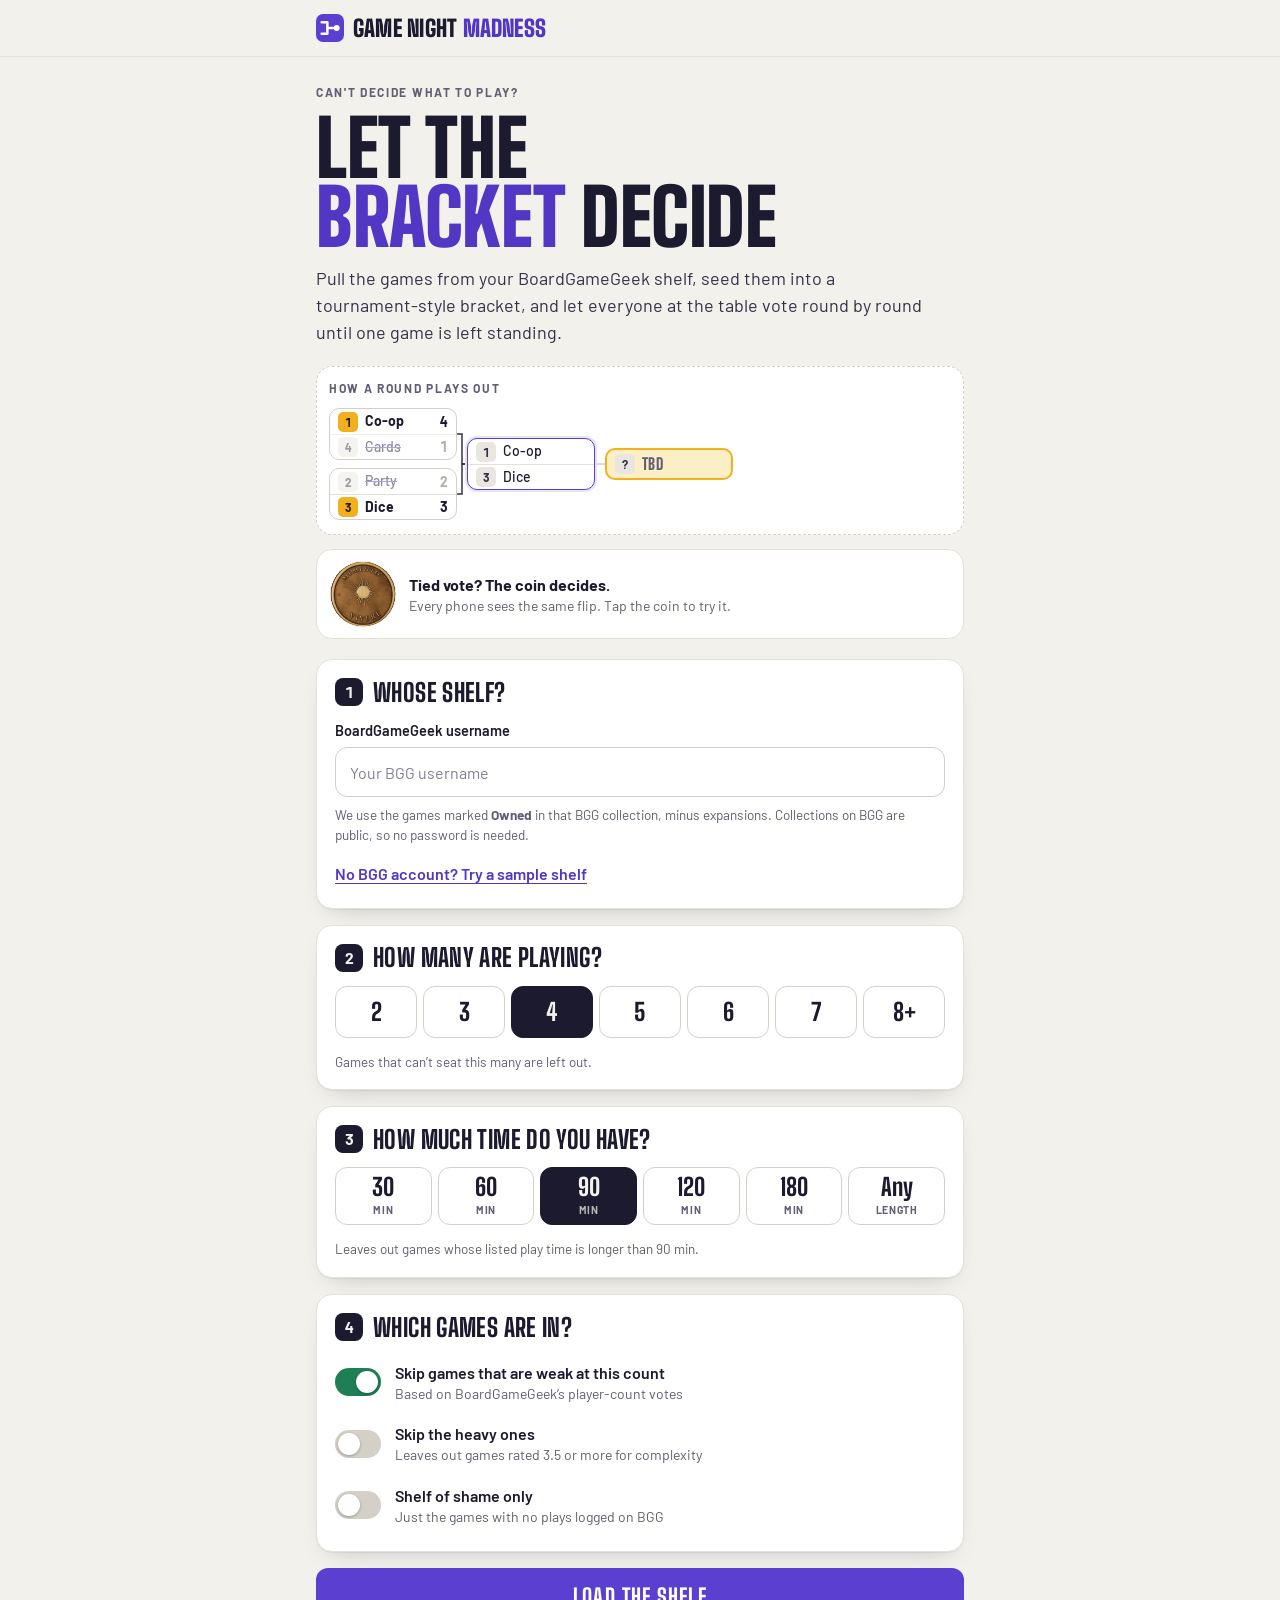
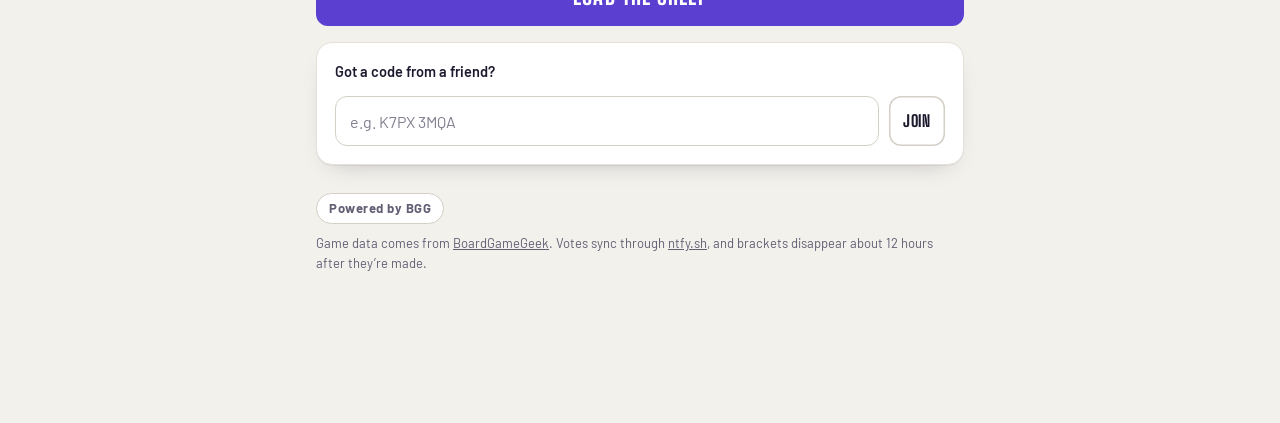
==== commit 84ef294d: "Point the app at the BGG helper The setup screen reads the helper's status page and offers BGG shelv" ====
--- a/index.html
+++ b/index.html
@@ -681,9 +681,9 @@
    SETTINGS: the lines to edit when going live
    ========================================================= */
 const CFG = Object.assign({
-  /* Address of the BGG helper (the Cloudflare Worker in bgg-helper/worker.js), e.g.
-     'https://gnm-bgg.your-name.workers.dev'. While it's empty, the app offers the sample shelf only. */
-  bggProxy: '',
+  /* Address of the BGG helper (the Cloudflare Worker in bgg-helper/worker.js). While it's empty,
+     or while the helper has no BGG token, the app offers the sample shelf only. */
+  bggProxy: 'https://gnm-bgg.levi-joseph-andrew-wilson.workers.dev',
   /* PostHog public project key (starts with phc_). Empty turns usage analytics off. */
   posthogKey: '',
   /* Message relay for live voting between phones. */
@@ -1517,18 +1517,36 @@
    SETUP (host step 1)
    ========================================================= */
 const BGG_READY = !!CFG.bggProxy && !PREVIEW;
+/* Whether the helper has its BGG token: 'unknown' until its status page answers, then 'set' or 'missing'.
+   Until the token is set the app offers the sample shelf only, so the site can be live before BGG
+   approves the app, and it switches to BGG shelves by itself once the token is added. */
+const HELPER = {token: BGG_READY ? 'unknown' : 'missing', checked: false};
+const bggOn = () => BGG_READY && HELPER.token !== 'missing';
+const srcNow = () => (bggOn() ? SETUP.src : 'sample');
 const SETUP = Object.assign({src: 'bgg', user: '', n: 4, tm: 90, wk: true, hv: false, sh: false}, store.get('setup', {}));
 if (!PLAYERS.includes(SETUP.n)) SETUP.n = 4;
 if (!TIMES.includes(SETUP.tm)) SETUP.tm = 90;
-if (!BGG_READY) SETUP.src = 'sample';
 function saveSetup() { store.set('setup', SETUP); }
+/* The helper's status page (bgg-helper/worker.js) has a line "BGG token: set" or "BGG token: not set yet". */
+async function checkHelper() {
+  if (!BGG_READY || HELPER.checked) return;
+  HELPER.checked = true;
+  const ctl = new AbortController(), to = setTimeout(() => ctl.abort(), 8000);
+  try {
+    const r = await fetch(CFG.bggProxy.replace(/\/+$/, '') + '/', {cache: 'no-store', signal: ctl.signal});
+    const m = /BGG token: (set|not set)/.exec(await r.text());
+    if (m) HELPER.token = m[1] === 'set' ? 'set' : 'missing';
+  } catch (e) { /* unreachable: keep BGG on, and loading a shelf explains any problem */ }
+  clearTimeout(to);
+  renderSrc();
+}
 function renderSrc() {
-  const sample = SETUP.src === 'sample';
+  const sample = srcNow() === 'sample';
   $('#shelf-bgg').hidden = sample; $('#shelf-sample').hidden = !sample;
   $('#sample-sub').textContent = SAMPLE_ROWS.length + ' popular games, for trying the app';
-  $('#btn-src').hidden = !BGG_READY;
+  $('#btn-src').hidden = !bggOn();
   $('#btn-src').textContent = sample ? 'Use a BoardGameGeek shelf instead' : 'No BGG account? Try a sample shelf';
-  $('#shelf-note').hidden = BGG_READY;
+  $('#shelf-note').hidden = bggOn();
   $('#shelf-note').textContent = PREVIEW ? 'The live version loads your own shelf from BoardGameGeek.' : 'Loading your own BoardGameGeek shelf switches on once the BGG connection is set up.';
   $('#btn-find').textContent = sample ? 'Load the sample shelf' : 'Load the shelf';
 }
@@ -1536,7 +1554,7 @@
   $('#bgg-user').value = SETUP.user || '';
   $('#bgg-user').oninput = () => { SETUP.user = $('#bgg-user').value.trim(); saveSetup(); };
   $('#bgg-user').onkeydown = e => { if (e.key === 'Enter') { e.preventDefault(); findGames(); } };
-  $('#btn-src').onclick = () => { SETUP.src = SETUP.src === 'sample' ? 'bgg' : 'sample'; saveSetup(); renderSrc(); $('#find-err').hidden = true; if (SETUP.src === 'bgg') $('#bgg-user').focus(); };
+  $('#btn-src').onclick = () => { SETUP.src = srcNow() === 'sample' ? 'bgg' : 'sample'; saveSetup(); renderSrc(); $('#find-err').hidden = true; if (srcNow() === 'bgg') $('#bgg-user').focus(); };
   renderSrc();
   $('#players').innerHTML = PLAYERS.map(n => '<button type="button" data-n="' + n + '" aria-pressed="' + (n === SETUP.n) + '" aria-label="' + (n >= 8 ? '8 or more' : n) + ' players"><b>' + nText(n) + '</b></button>').join('');
   $('#players').onclick = e => { const b = e.target.closest('button'); if (!b) return; SETUP.n = +b.dataset.n; saveSetup(); $$('#players button').forEach(x => x.setAttribute('aria-pressed', String(x === b))); };
@@ -1561,7 +1579,7 @@
   const cw = Math.max(80, Math.min(128, Math.floor((avail - 20) / 3)));
   el.innerHTML = bracketHTML(SETUP.hero, {cw, gx: 10, mh: 52, pitch: 60, labels: false});
 }
-function showSetup() { show('setup'); $('#codechip').hidden = true; renderRecent(); drawHero(); }
+function showSetup() { show('setup'); $('#codechip').hidden = true; renderRecent(); drawHero(); checkHelper(); }
 function findErr(html, act) {
   const box = $('#find-err'); box.hidden = false;
   box.innerHTML = '<p>' + html + '</p>' + (act ? '<div class="row"><button type="button" class="btn ghost sm" data-fe="' + act + '">' + (act === 'sample' ? 'Try the sample shelf' : 'Try again') + '</button></div>' : '');
@@ -1572,7 +1590,7 @@
 async function findGames() {
   const btn = $('#btn-find'); if (btn.disabled) return;
   $('#find-err').hidden = true;
-  const sample = SETUP.src === 'sample';
+  const sample = srcNow() === 'sample';
   let user = '';
   if (!sample) {
     user = $('#bgg-user').value.trim();
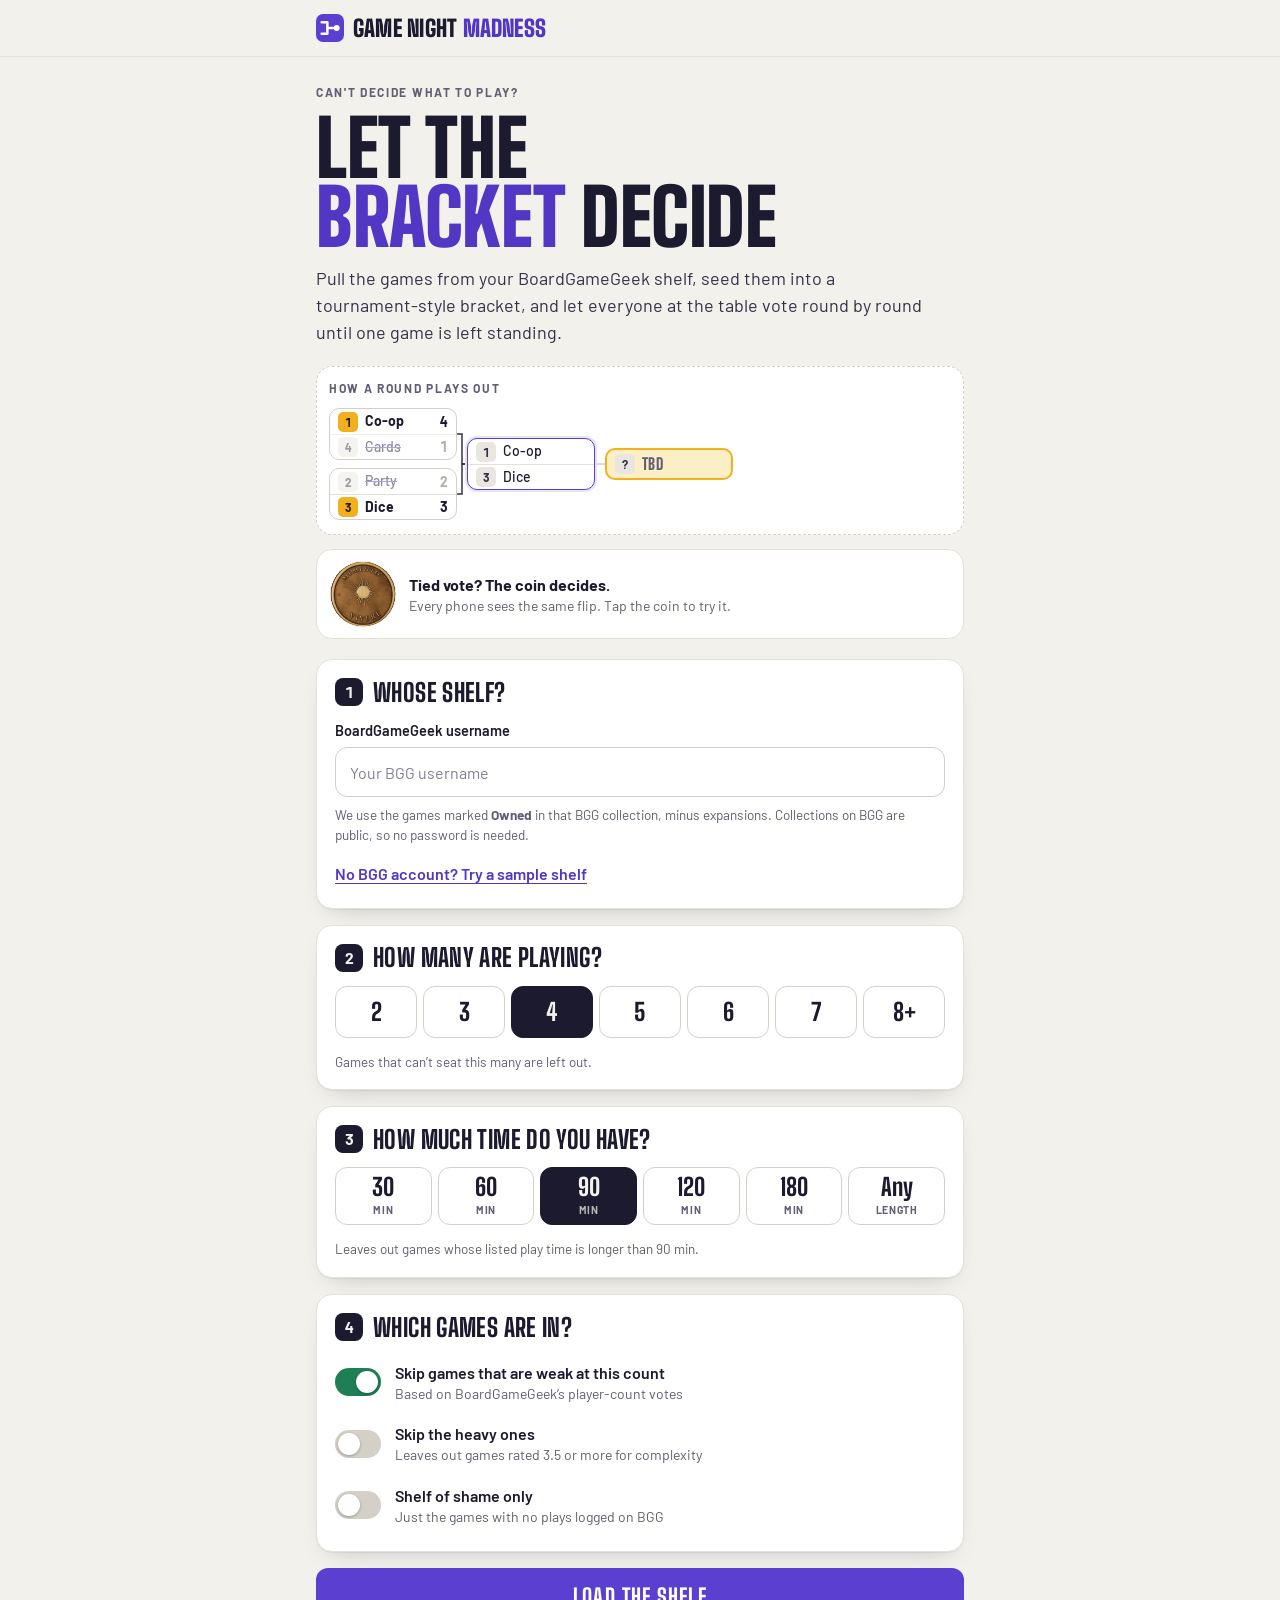
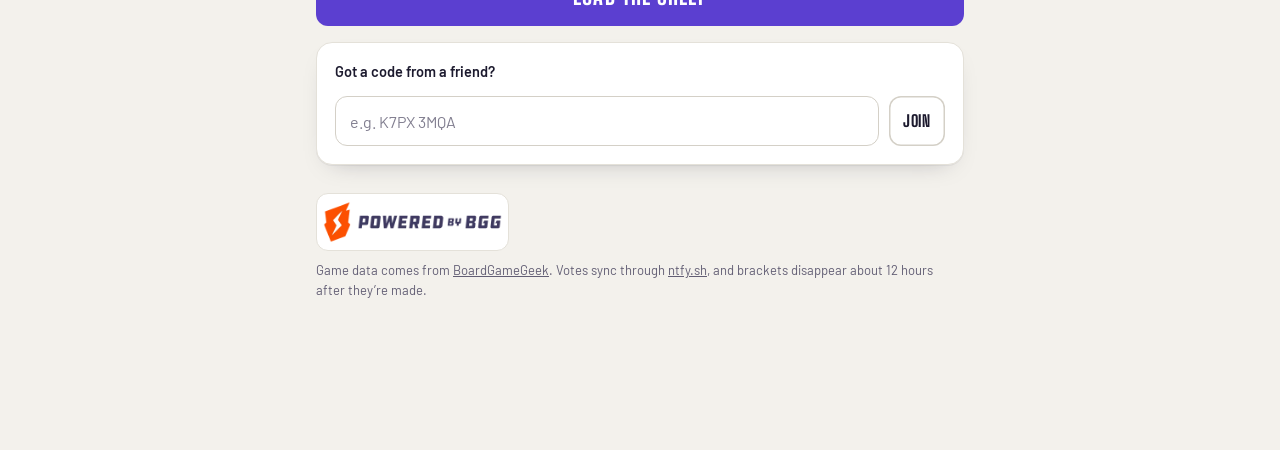
==== commit 29ecdf07: "Add BGG's official Powered by BGG logo BGG requires the logo on public apps. The official file, uned" ====
--- a/index.html
+++ b/index.html
@@ -18,6 +18,7 @@
   --accent:#5B3FD0;--accent-press:#4A30B5;--accent-ink:#FFFFFF;--accent-soft:#E8E2FB;--accent-text:#5236C4;
   --gold:#F2B01E;--gold-ink:#2A1E00;--gold-soft:#FCEFC6;
   --ok:#1E7F55;--ok-soft:#D8EEE2;
+  --logo-ground:#FFFFFF; /* BGG's logo has navy text on a clear background, so it always sits on white */
   --shadow:0 1px 0 rgba(28,26,46,.05),0 10px 24px -16px rgba(28,26,46,.35);
   --display:"Big Shoulders Display","Oswald","Arial Narrow",Impact,sans-serif;
   --body:"Barlow","Helvetica Neue",Arial,system-ui,sans-serif;
@@ -377,9 +378,12 @@
 .foot{margin-top:28px;display:flex;flex-direction:column;gap:10px;align-items:flex-start}
 .foot p{margin:0}
 .bgg-badge{display:inline-flex;align-items:center;gap:8px;text-decoration:none;color:var(--ink-2);font:700 13px/1 var(--body);letter-spacing:.04em;padding:8px 12px;border-radius:999px;border:1.5px solid var(--line);background:var(--card)}
-.bgg-badge img{height:28px;width:auto;display:block}
+/* BGG asks for the logo "sized so that the text remains easily legible": at 56px tall its lettering is about 13px high.
+   The file's own transparent margins give it clear space inside the white badge. */
+.bgg-badge img{height:56px;width:auto;max-width:100%;display:block}
 .bgg-badge img+span{display:none}
-.bgg-badge:has(img){padding:4px 8px;border:0;background:transparent}
+.bgg-badge:has(img){padding:0;border:1px solid var(--line-2);border-radius:12px;background:var(--logo-ground);overflow:hidden}
+.bgg-badge:has(img):hover{border-color:var(--line)}
 </style>
 <style id="coin-art">:root{--coin-h:url("[data-uri]");--coin-t:url("[data-uri]")}</style>
 <style>
@@ -648,7 +652,7 @@
   </section>
 
   <footer class="foot">
-    <a class="bgg-badge" href="https://boardgamegeek.com" target="_blank" rel="noopener"><img src="powered-by-bgg.png" alt="Powered by BGG"><span>Powered by BGG</span></a>
+    <a class="bgg-badge" href="https://boardgamegeek.com" target="_blank" rel="noopener"><img src="powered-by-bgg.png" alt="Powered by BGG" width="900" height="264"><span>Powered by BGG</span></a>
     <p>Game data comes from <a href="https://boardgamegeek.com" target="_blank" rel="noopener">BoardGameGeek</a>. Votes sync through <a href="https://ntfy.sh" target="_blank" rel="noopener">ntfy.sh</a>, and brackets disappear about 12 hours after they’re made.<span id="foot-an"> We count anonymous usage to improve the app, never names or usernames.</span></p>
   </footer>
 </main>
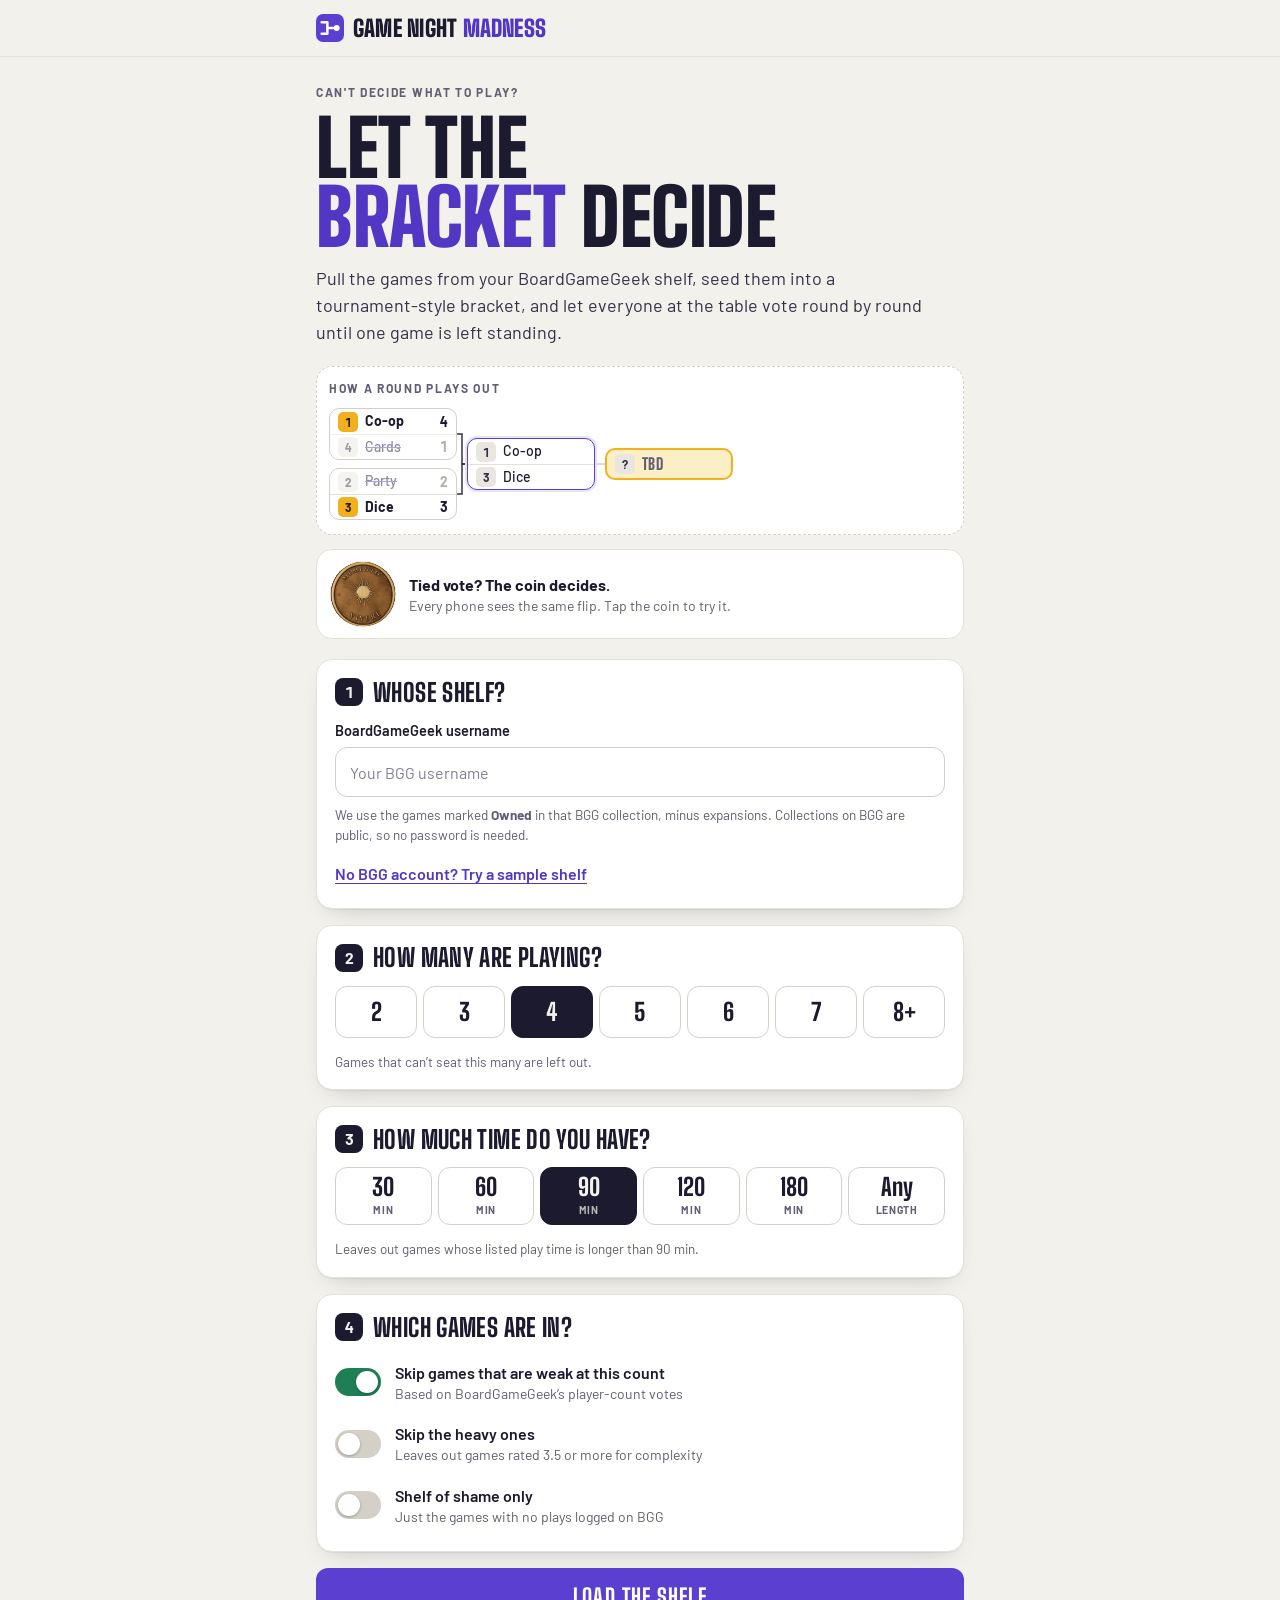
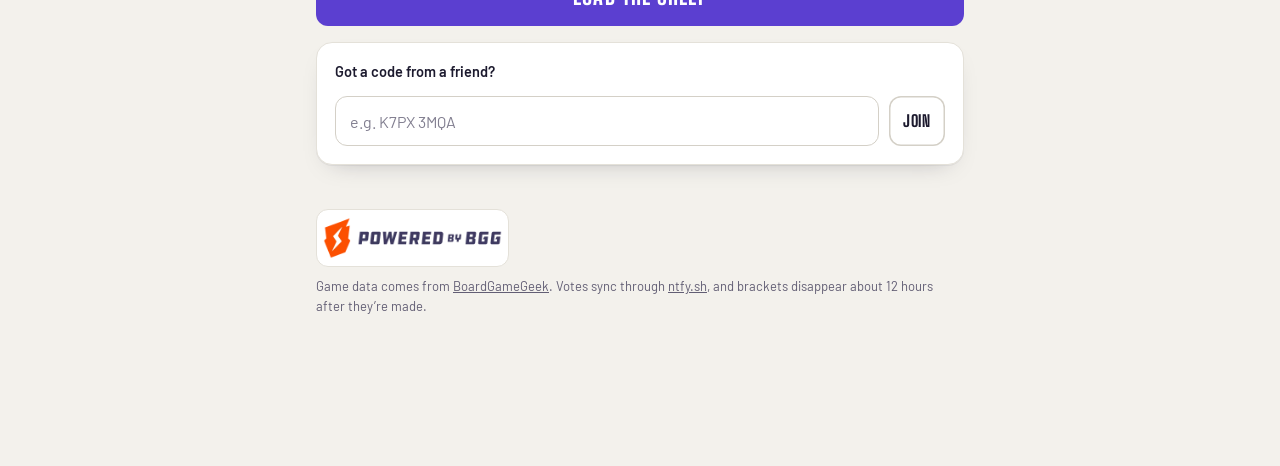
==== commit 7208be7d: "Let people install the app on their phones - manifest.webmanifest and app icons (Android, maskable, " ====
--- a/index.html
+++ b/index.html
@@ -9,6 +9,12 @@
 <meta property="og:title" content="Game Night Madness">
 <meta property="og:description" content="Vote on what we play tonight, bracket style.">
 <link rel="icon" href="data:image/svg+xml,%3Csvg xmlns='http://www.w3.org/2000/svg' viewBox='0 0 32 32'%3E%3Crect width='32' height='32' rx='8' fill='%235B3FD0'/%3E%3Cpath d='M6.5 9.5h6.5v13H6.5M13 16h6.5' fill='none' stroke='white' stroke-width='2.8' stroke-linecap='round' stroke-linejoin='round'/%3E%3Ccircle cx='23.6' cy='16' r='3.4' fill='white'/%3E%3C/svg%3E">
+<link rel="manifest" href="manifest.webmanifest">
+<link rel="apple-touch-icon" href="icons/apple-touch-icon.png">
+<meta name="apple-mobile-web-app-title" content="Game Night">
+<meta name="mobile-web-app-capable" content="yes">
+<meta name="apple-mobile-web-app-capable" content="yes">
+<meta name="apple-mobile-web-app-status-bar-style" content="default">
 <link rel="preconnect" href="https://fonts.googleapis.com">
 <link rel="preconnect" href="https://fonts.gstatic.com" crossorigin>
 <link rel="stylesheet" href="https://fonts.googleapis.com/css2?family=Barlow:wght@400;500;600;700&family=Big+Shoulders+Display:wght@700;800;900&display=swap">
@@ -384,6 +390,14 @@
 .bgg-badge img+span{display:none}
 .bgg-badge:has(img){padding:0;border:1px solid var(--line-2);border-radius:12px;background:var(--logo-ground);overflow:hidden}
 .bgg-badge:has(img):hover{border-color:var(--line)}
+
+/* install card (add to home screen) */
+.install-row{display:flex;align-items:center;gap:14px}
+.install-row>div{min-width:0}
+.install-row p{margin:4px 0 0}
+.install-ic{width:48px;height:48px;border-radius:12px;flex:none;display:block}
+.install-acts{align-items:center;gap:8px 18px}
+.install-acts .linkbtn{align-self:center}
 </style>
 <style id="coin-art">:root{--coin-h:url("[data-uri]");--coin-t:url("[data-uri]")}</style>
 <style>
@@ -511,6 +525,8 @@
         <button type="submit" class="btn ghost sm">Join</button>
       </div>
     </form>
+
+    <div class="install-slot" data-where="home"></div>
   </section>
 
   <!-- HOST: seed the bracket -->
@@ -1868,6 +1884,7 @@
     const box = $('#vote-main');
     box.innerHTML = !st.started ? lobbyHTML(S, st, isHost) : !st.done ? votingHTML(S, st, isHost) : doneHTML(S, st, isHost);
     const lq = $('#lobby-qr'); if (lq) lq.innerHTML = R.qr || (R.qr = qrSVG(shareUrl('qr')));
+    if ($('.install-slot', box)) renderInstall();
     if (st.done && st.def.kind === 'game') {
       const fk = R.code + '.' + S.current;
       if (!R.fired[fk]) { R.fired[fk] = 1; if (FLIP.busy || FLIP.q.length) FLIP.confetti = true; else confetti(); }
@@ -1962,6 +1979,7 @@
     '<div class="champ-acts"><a class="btn" href="' + esc(howToURL(c.n)) + '" target="_blank" rel="noopener" data-wa="how_to_play">How to play</a>' +
     (c.i ? '<a class="btn ghost" href="' + esc(bggURL(c.i)) + '" target="_blank" rel="noopener" data-wa="bgg">On BoardGameGeek</a>' : '') + '</div></div>';
   h += '<a class="btn ghost big" href="./" data-ev="' + (isHost ? 'new_bracket' : 'start_own') + '" data-from="champion">' + (isHost ? 'Start a new bracket' : 'Start your own bracket') + '</a>';
+  h += '<div class="install-slot" data-where="winner"></div>';
   return h;
 }
 
@@ -2232,10 +2250,83 @@
   })();
 }
 
+/* =========================================================
+   INSTALL (add to home screen)
+   ========================================================= */
+/* Chrome and most Android browsers hand the page an install prompt (beforeinstallprompt) once the site
+   qualifies: manifest.webmanifest, the icons, and the service worker in sw.js. iPhones have no prompt,
+   so they get a short "Share, then Add to Home Screen" tip instead. The card sits on the home screen
+   and under the winner, and stays away once the app is installed or someone taps "Not now". */
+const INSTALL = {prompt: null, shown: {}};
+const isStandalone = () => { try { return matchMedia('(display-mode: standalone)').matches || navigator.standalone === true; } catch (e) { return false; } };
+const isIOS = () => /iPad|iPhone|iPod/.test(navigator.userAgent) || (navigator.platform === 'MacIntel' && navigator.maxTouchPoints > 1);
+const isAndroid = () => /Android/i.test(navigator.userAgent);
+function installMode() {
+  if (PREVIEW || isStandalone()) return '';
+  const until = store.get('install.hide', 0);
+  if (until && Date.now() < until) return '';
+  if (INSTALL.prompt) return 'prompt';
+  if (isIOS()) return 'ios';
+  if (isAndroid()) return 'android';
+  return '';
+}
+function installCardHTML(mode) {
+  const otherIOSBrowser = /CriOS|FxiOS|EdgiOS/.test(navigator.userAgent);
+  const text = mode === 'prompt' ? 'Add it to your home screen. It opens full screen, like any other app, with no app store needed.'
+    : mode === 'ios' ? (otherIOSBrowser ? 'Tap Share in your browser, then Add to Home Screen.' : 'In Safari, tap Share (under ••• on newer iPhones), then Add to Home Screen.')
+    : 'Open your browser’s menu (⋮), then tap Add to Home screen or Install app.';
+  return '<section class="panel install"><div class="install-row"><img class="install-ic" src="icons/icon-192.png" alt="" width="48" height="48"><div><h3>Keep Game Night Madness on your phone</h3><p class="fine">' + esc(text) + '</p></div></div>' +
+    '<div class="row install-acts">' + (mode === 'prompt' ? '<button type="button" class="btn sm" data-install="go">Install the app</button>' : '') + '<button type="button" class="linkbtn" data-install="later">Not now</button></div></section>';
+}
+function renderInstall() {
+  const mode = installMode();
+  $$('.install-slot').forEach(slot => {
+    if (slot.dataset.mode === mode) return;
+    slot.dataset.mode = mode;
+    slot.innerHTML = mode ? installCardHTML(mode) : '';
+    const where = slot.dataset.where || '';
+    if (mode && !INSTALL.shown[where + '.' + mode]) { INSTALL.shown[where + '.' + mode] = 1; track('install_card_shown', {where, mode}); }
+  });
+}
+function initInstall() {
+  if (PREVIEW) return;
+  if ('serviceWorker' in navigator && (location.protocol === 'https:' || location.hostname === 'localhost')) {
+    navigator.serviceWorker.register('sw.js').catch(() => {});
+  }
+  window.addEventListener('beforeinstallprompt', e => { e.preventDefault(); INSTALL.prompt = e; renderInstall(); });
+  window.addEventListener('appinstalled', () => {
+    INSTALL.prompt = null; store.set('install.hide', Date.now() + 3650 * 864e5); renderInstall();
+    track('app_installed', {});
+    toast('Installed. Find Game Night Madness on your home screen.', 4000);
+  });
+  document.addEventListener('click', async e => {
+    const b = e.target.closest && e.target.closest('[data-install]'); if (!b) return;
+    const slot = b.closest('.install-slot'), where = slot ? slot.dataset.where : '', mode = slot ? slot.dataset.mode : '';
+    if (b.dataset.install === 'later') {
+      store.set('install.hide', Date.now() + 30 * 864e5);
+      track('install_card_dismissed', {where, mode});
+      renderInstall();
+      return;
+    }
+    const p = INSTALL.prompt; if (!p) return;
+    INSTALL.prompt = null; // each prompt can be shown only once
+    track('install_clicked', {where});
+    try {
+      await p.prompt();
+      const choice = await p.userChoice;
+      const outcome = choice && choice.outcome;
+      track('install_choice', {where, outcome: outcome || null});
+      if (outcome === 'dismissed') store.set('install.hide', Date.now() + 30 * 864e5);
+    } catch (x) {}
+    renderInstall();
+  });
+  renderInstall();
+}
+
 /* ---------- boot ---------- */
 function route() {
   const code = (new URLSearchParams(location.search).get('b') || '').toLowerCase().replace(/[^a-z0-9]/g, '');
-  track('app_opened', {entry: code ? 'bracket_link' : 'home', via: VIA || 'direct', first_visit: FIRST_VISIT, standalone: !!(window.matchMedia && matchMedia('(display-mode: standalone)').matches)});
+  track('app_opened', {entry: code ? 'bracket_link' : 'home', via: VIA || 'direct', first_visit: FIRST_VISIT, standalone: isStandalone()});
   if (code.length >= 6 && code.length <= 16) openRoom(code);
   else showSetup();
 }
@@ -2246,7 +2337,7 @@
 $$('.bgg-badge img').forEach(i => { if (i.complete && !i.naturalWidth) i.remove(); });
 loadAnalytics();
 initCoin();
-initSetup(); initBuild(); initJoin(); initRoom();
+initSetup(); initBuild(); initJoin(); initRoom(); initInstall();
 document.addEventListener('click', e => {
   const t = e.target.closest && e.target.closest('[data-wa],[data-ev]'); if (!t) return;
   const org = !!(R.S && R.S.host === me.id);
